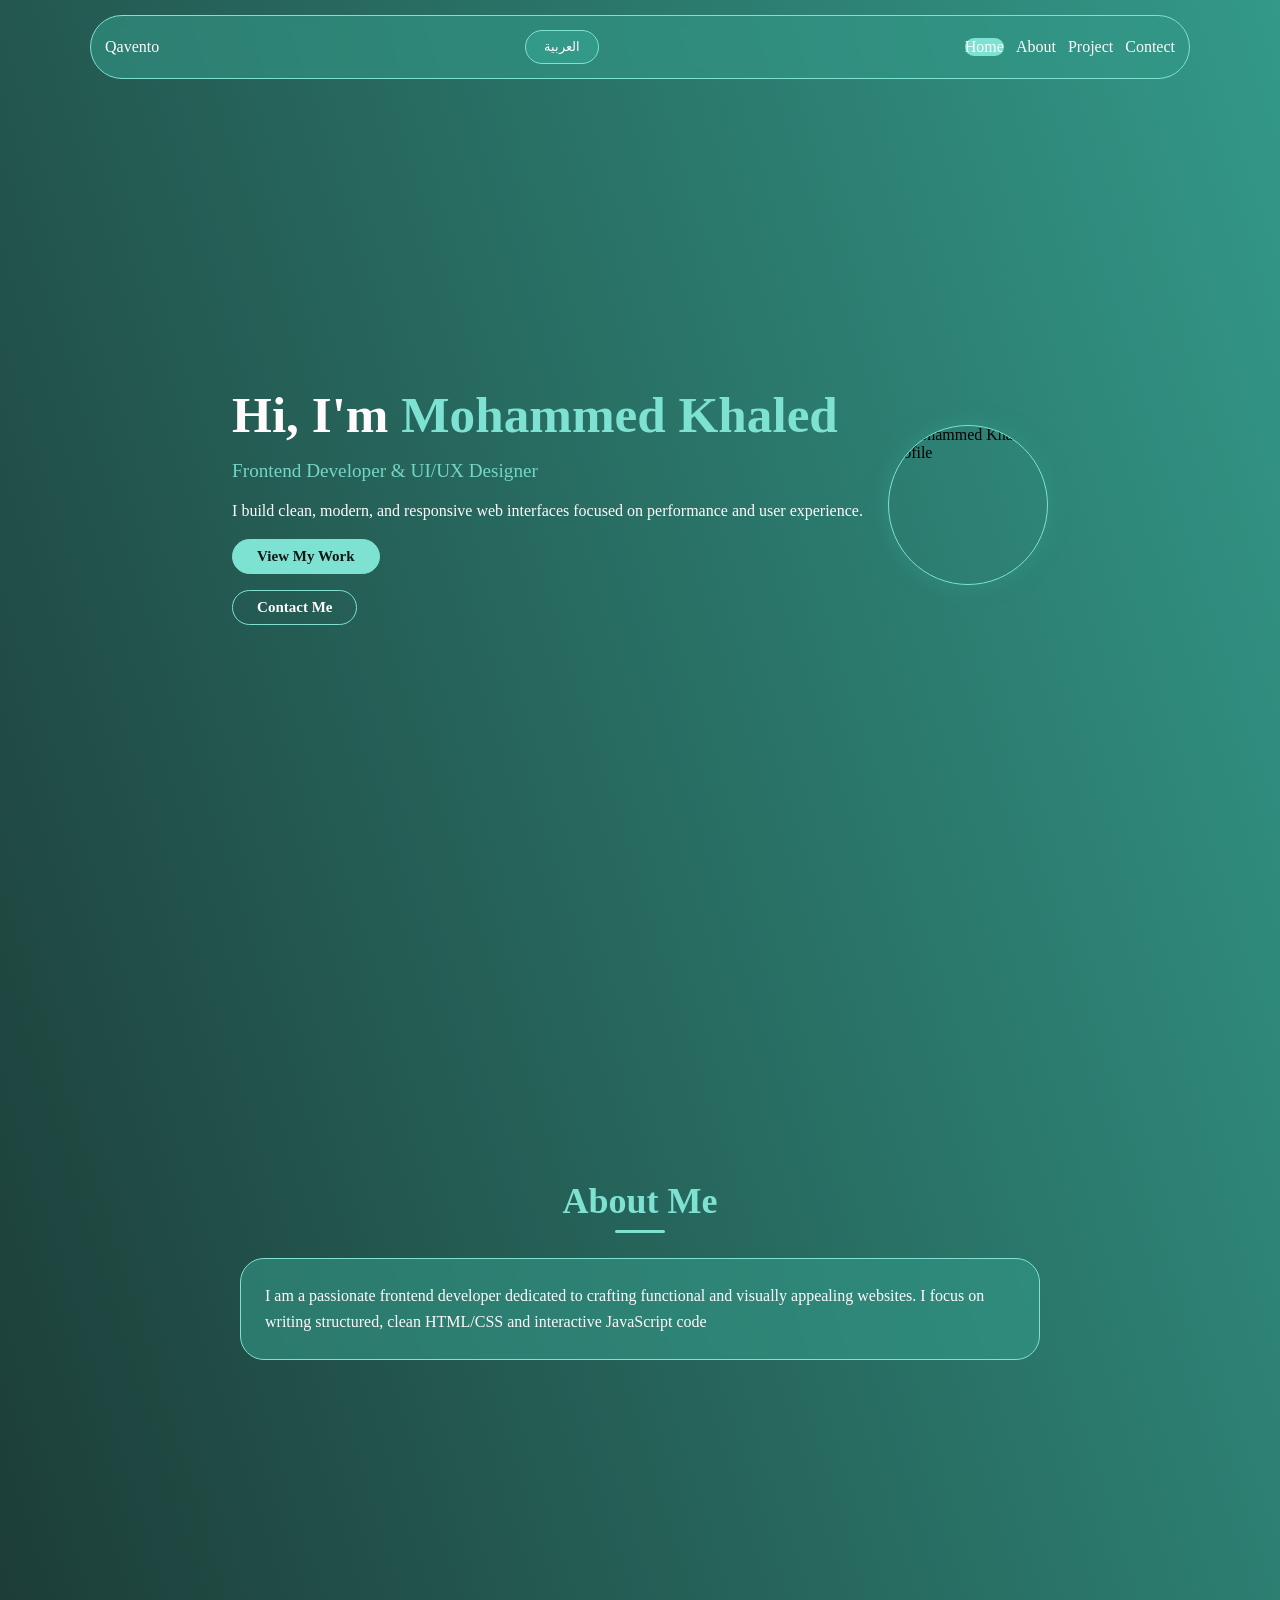
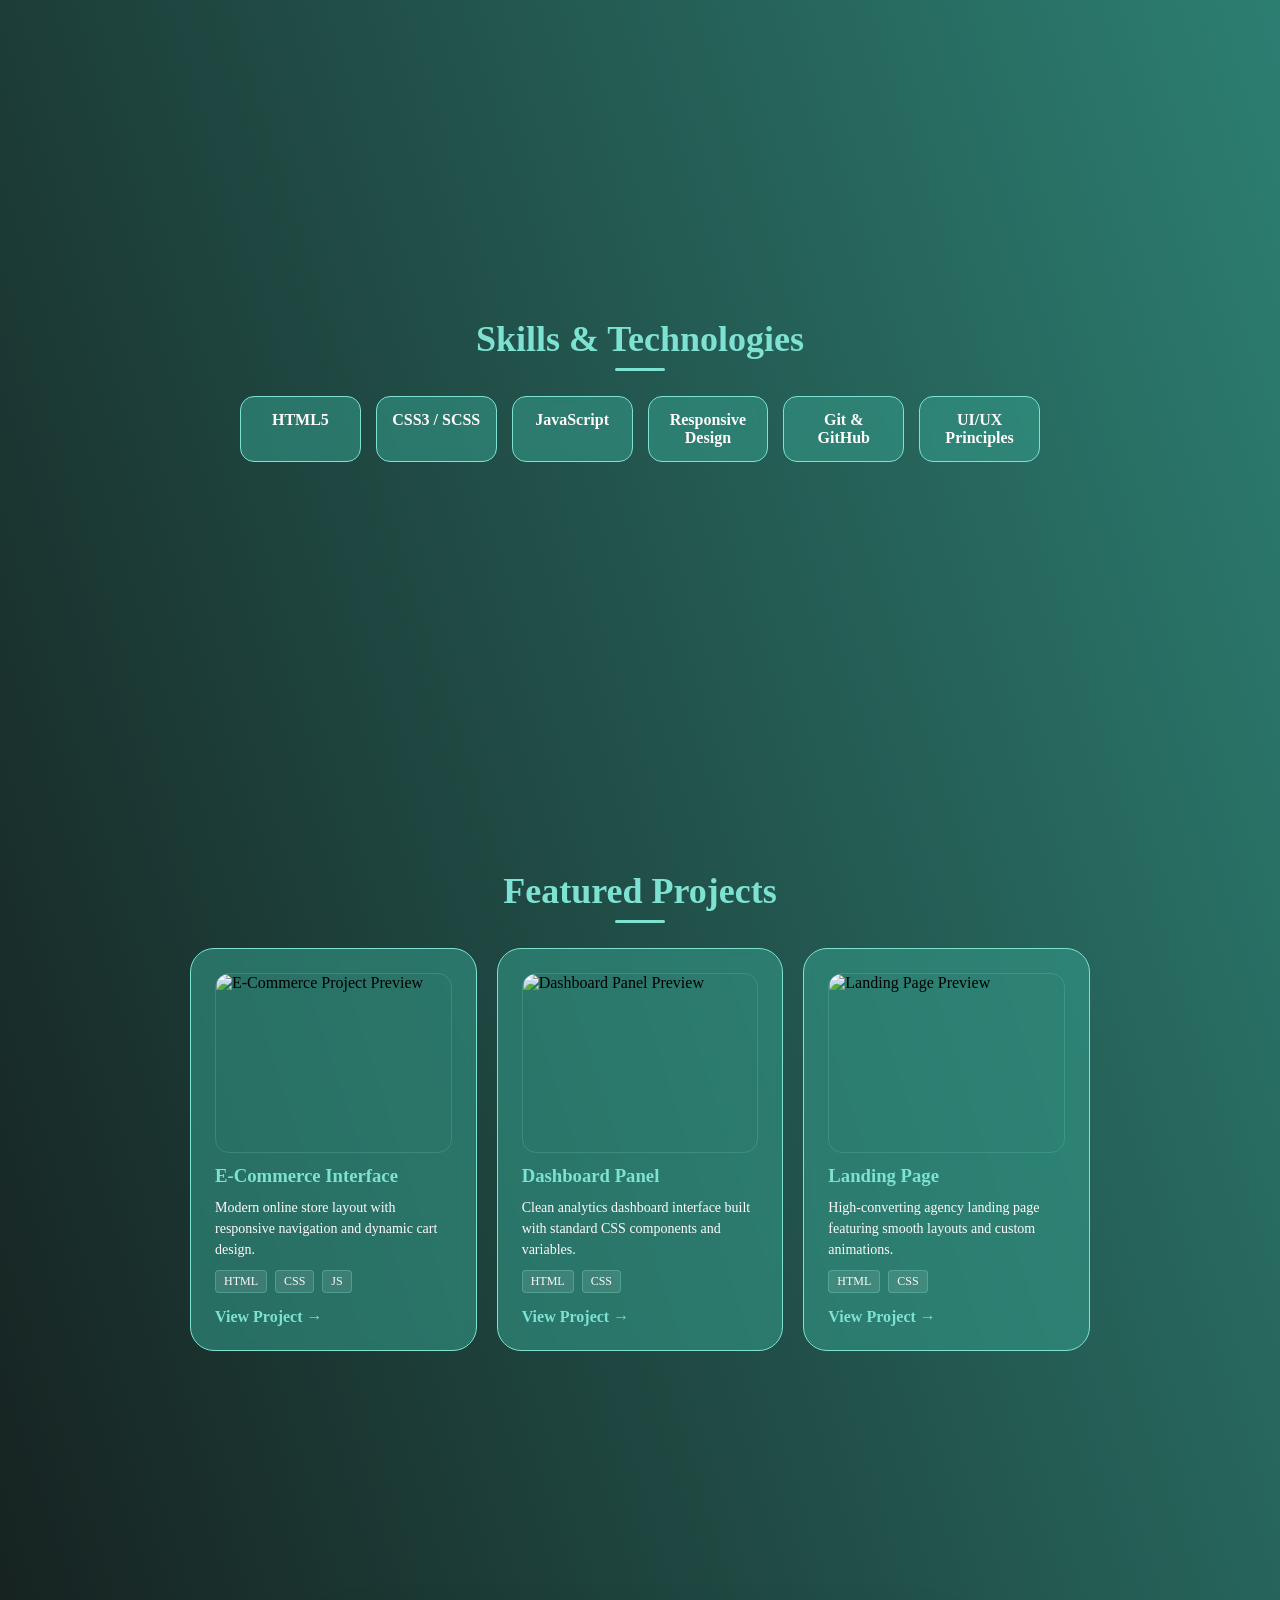
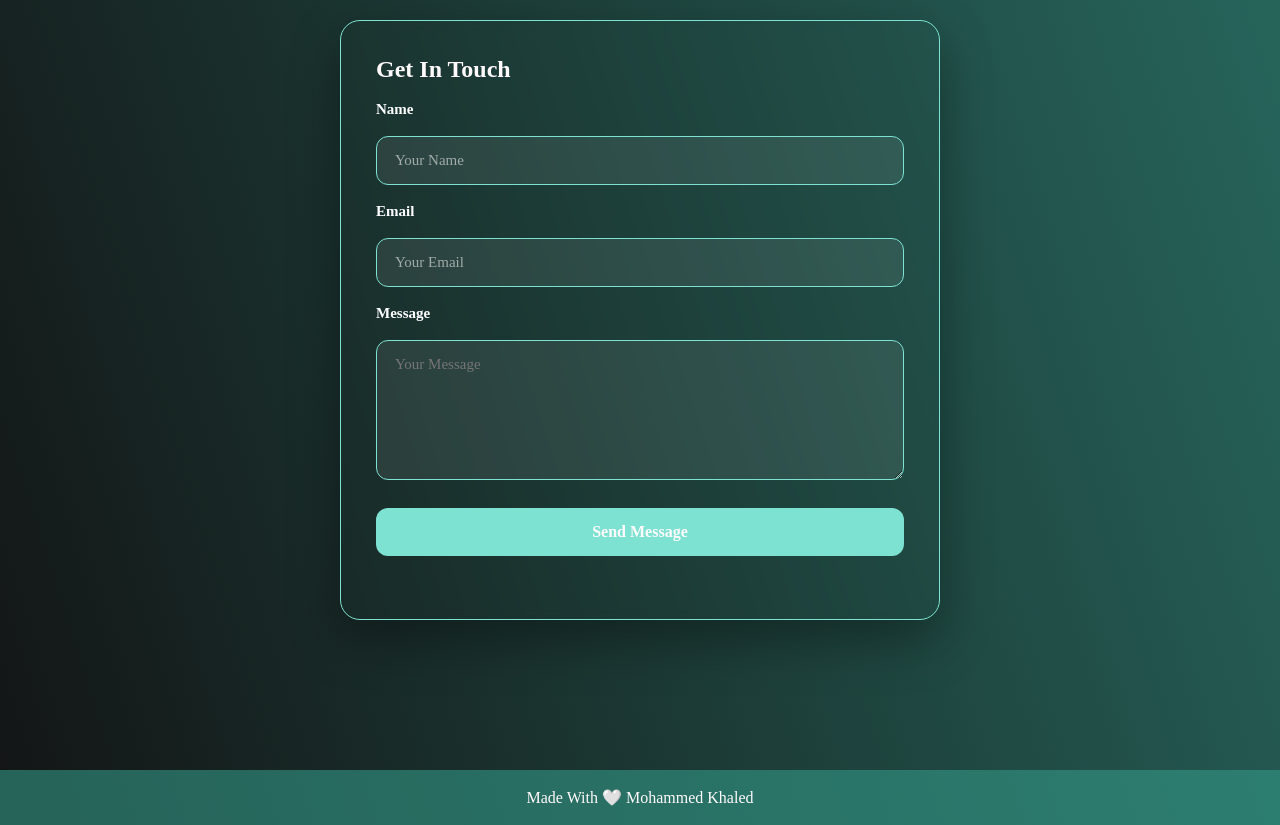
==== Client/index.html @ 5dd21d14 "update for index" ====
<!DOCTYPE html>
<html lang="en">
<head>
  <meta charset="UTF-8">
  <meta name="viewport" content="width=device-width, initial-scale=1.0">
  <meta http-equiv="X-UA-Compatible" content="ie=edge">
  <title>Portfolio - Mohammed Khaled</title>
  <link rel="stylesheet" href="assets/styling/main.css"/>
  <link rel="stylesheet" href="assets/styling/responsive.css">
</head>
<body>

  <!-- Header -->
  <header id="home-header" class="flex">
    <div id="logo">
      <span>Qavento</span>
    </div>
    <button id="lang-btn">العربية</button>
    <menu id="menu" class="flex">
      <span></span>
      <span></span>
    </menu>
    <nav id="navbar">
    </nav>
  </header>

  <main>

    <!-- Hero Section -->
    <section id="hero">
      <div class="hero-container flex">
        <div class="hero-image">
          <!-- غير مسار الصورة لمكان صورتك الشخصية -->
          <img src="https://res.cloudinary.com/deuirrt5e/image/upload/v1785510505/IMG_20260428_175524_ucxtud.png" alt="Mohammed Khaled Profile" >
        </div>
        <div class="hero-content">
          <h1 data-lang="heroTitle">
  Hi, I'm <span>Mohammed Khaled</span>
</h1>

<p class="subtitle" data-lang="heroSubtitle">
  Frontend Developer & UI/UX Designer
</p>

<p class="description" data-lang="heroDesc">
  I build clean, modern, and responsive web interfaces focused on performance and user experience.
</p>

<a href="#projects" class="btn primary-btn" data-lang="viewWork">
  View My Work
</a>

<a href="#contact" class="btn secondary-btn" data-lang="contact">
  Contact Me
</a>
          </div>
        </div>
      </div>
    </section>

    <!-- About Section -->
    <section id="about" class="section-container">
      <h2 class="section-title" data-lang="sectionAbout">About Me</h2>
      <div class="glass-card">
        <p data-lang="aboutPargraph">
          I am a passionate frontend developer dedicated to crafting functional and visually appealing websites. 
          I focus on writing structured, clean HTML/CSS and interactive JavaScript code.
        </p>
      </div>
    </section>

    <!-- Skills Section -->
    <section id="skills" class="section-container">
      <h2 class="section-title">Skills & Technologies</h2>
      <div class="skills-grid">
        <div class="skill-card">HTML5</div>
        <div class="skill-card">CSS3 / SCSS</div>
        <div class="skill-card">JavaScript</div>
        <div class="skill-card">Responsive Design</div>
        <div class="skill-card">Git & GitHub</div>
        <div class="skill-card">UI/UX Principles</div>
      </div>
    </section>

    <!-- Projects Section -->
    <section id="projects" class="section-container">
      <h2 class="section-title">Featured Projects</h2>
      <div class="projects-grid">

        <article class="project-card">
          <div class="project-img-wrapper">
            <!-- صورة المشروع 1 -->
            <img src="assets/images/project1.jpg" alt="E-Commerce Project Preview">
          </div>
          <div class="project-info">
            <h3>E-Commerce Interface</h3>
            <p>Modern online store layout with responsive navigation and dynamic cart design.</p>
            <div class="project-tags">
              <span>HTML</span>
              <span>CSS</span>
              <span>JS</span>
            </div>
            <a href="#" class="project-link">View Project &rarr;</a>
          </div>
        </article>

        <article class="project-card">
          <div class="project-img-wrapper">
            <!-- صورة المشروع 2 -->
            <img src="assets/images/project2.jpg" alt="Dashboard Panel Preview">
          </div>
          <div class="project-info">
            <h3>Dashboard Panel</h3>
            <p>Clean analytics dashboard interface built with standard CSS components and variables.</p>
            <div class="project-tags">
              <span>HTML</span>
              <span>CSS</span>
            </div>
            <a href="#" class="project-link">View Project &rarr;</a>
          </div>
        </article>

        <article class="project-card">
          <div class="project-img-wrapper">
            <!-- صورة المشروع 3 -->
            <img src="assets/images/project3.jpg" alt="Landing Page Preview">
          </div>
          <div class="project-info">
            <h3>Landing Page</h3>
            <p>High-converting agency landing page featuring smooth layouts and custom animations.</p>
            <div class="project-tags">
              <span>HTML</span>
              <span>CSS</span>
            </div>
            <a href="#" class="project-link">View Project &rarr;</a>
          </div>
        </article>

      </div>
    </section>

    <!-- Contact Section -->
    <section id="contact">
      <!-- نموذج التواصل مجهز للربط بالـ Server -->
      <form id="contact-form">
        <h2>Get In Touch</h2>
        
        <label for="name">Name</label>
        <input type="text" id="name" name="name" placeholder="Your Name" required>

        <label for="email">Email</label>
        <input type="email" id="email" name="email" placeholder="Your Email" required>

        <label for="message">Message</label>
        <textarea id="message" name="message" placeholder="Your Message" required></textarea>

        <button type="submit" id="submit-btn">Send Message</button>
        <p id="form-status" style="margin-top: 10px; text-align: center; font-size: 14px;"></p>
      </form>
    </section>

  </main>

  <!-- Footer -->
  <footer id="tail" class="flex">
    <span>Made with 🤍 mohammed khaled</span>
  </footer>

  <script src="assets/apps/app.js"></script>
</body>
</html>
---- Client/assets/styling/main.css ----
/* ==========================
   Fonts
========================== */

@font-face {
    font-family: "Arslen";
    src: url("../fonts/Arslen.ttf") format("truetype");
    font-weight: 400;
    font-style: normal;
}


/* ==========================
   Variables
========================== */

:root {
    --onyx: #131515;
    --graphite: #2b2c28;
    --verdigris-blur: #33998996;
    --verdigris: #339989;
    --pearl-aqua: #7de2d1;
    --snow: #fffafb;

    --font-Arslen: "Arslen";

    --font-size: 24px;
    --font-weight-6: 600;

    --size-4: 4px;
    --size-s: 8px;
    --size-m: 14px;
    --size-l: 18px;
    --size-xl: 24px;
    --size-2xl: 36px;

    --border-rounded: 510px;
    --border: 1px solid var(--pearl-aqua);

    --blur: 5px;
}


/* ==========================
   Reset
========================== */

* {
    margin: 0;
    padding: 0;
    box-sizing: border-box;
    font-family: var(--font-Arslen);
}

*::selection {
    color: var(--pearl-aqua);
    background: var(--verdigris);
}


/* ==========================
   Typography
========================== */

h1,
h2,
h3,
h4,
h5,
h6,
a,
span,
button {
    color: var(--snow);
    text-decoration: none;
    text-transform: capitalize;
}


/* ==========================
   Buttons
========================== */

button {
    border: var(--border);
    background: var(--verdigris);

    padding: var(--size-s) var(--size-l);

    border-radius: var(--border-rounded);
}


/* ==========================
   Body
========================== */

body {
    background-image:
        linear-gradient(
            to top right,
            var(--onyx),
            var(--verdigris)
        );
}


/* ==========================
   Utility Classes
========================== */

.flex {
    display: flex;
    justify-content: space-between;
    align-items: center;
    gap: 12px;
}


/* ==========================
   Header
========================== */

header {
    position: fixed;
    z-index: 3;

    right: 0;
    left: 0;

    margin: var(--size-m);
    padding: var(--size-m);

    background: var(--verdigris-blur);
    border: var(--border);
    border-radius: var(--border-rounded);

    backdrop-filter: blur(var(--blur));
}


/* ==========================
   Navigation
========================== */

nav {
    position: fixed;

    top: 120%;
    right: -110%;
    left: 110%;

    padding: var(--size-m);

    background: var(--verdigris-blur);
    border: var(--border);
    border-radius: var(--size-xl);

    transition: .5s;
}

ul {
    display: flex;
    flex-direction: column;

    justify-content: center;
    align-items: center;

    gap: 20px;

    width: 100%;

    list-style: none;
}

nav ul li {
    width: 100%;
    padding: var(--size-s) var(--size-xl);

    text-align: center;

    border-radius: var(--size-2xl);
}

nav ul li a {
    color: var(--snow);
}


/* ==========================
   Form Elements
========================== */

label {
    display: block;
}

input {
    padding: var(--size-m);

    border: var(--border);
    border-radius: var(--size-s);

    background: var(--verdigris-blur);
}

input::placeholder {
    color: var(--snow);
}


/* ==========================
   Menu Button
========================== */

#menu {
    width: var(--size-2xl);
    height: var(--size-2xl);

    display: flex;
    flex-direction: column;
    justify-content: center;

    gap: var(--size-s);

    background: var(--pearl-aqua);
    border-radius: var(--border-rounded);
}

#menu span {
    display: block;

    width: var(--size-xl);
    height: 2px;

    background: var(--verdigris);
}

#menu span:nth-child(2) {
    width: var(--size-l);
}


/* =========================  
   Contact  
   ========================= */  
  
#contact {  
    min-height: 100vh;  
    display: flex;  
    justify-content: center;  
    align-items: center;  
    padding: 40px 20px;  
}  
  
#contact form {  
    width: min(100%, 600px);  
    display: flex;  
    flex-direction: column;  
    gap: 18px;  
    padding: 35px;  
    border-radius: 20px;  
    backdrop-filter: blur(var(--blur));  
    border: var(--border);  
    box-shadow: 0 20px 50px rgba(0,0,0,.35);  
}  
  
#contact label {  
    color: #fff;  
    font-size: 15px;  
    font-weight: 600;  
    text-transform: capitalize;  
}  
  
#contact input, textarea {  
    width: 100%;  
    padding: 15px 18px;  
    border: var(--border);  
    border-radius: 12px;  
    background: rgba(255,255,255,.08);  
    color: #fff;  
    font-size: 15px;  
    outline: none;  
    transition: .3s;  
}  
  
#contact input::placeholder {  
    color: rgba(255,255,255,.55);  
}  
#message {  
    height: 140px;  
    padding-top: 15px;  
}  
  
#contact button {  
    margin-top: 10px;  
    padding: 15px;  
    border: none;  
    border-radius: 12px;  
    background: var(--pearl-aqua);  
    color: var(--snow);  
    font-size: 16px;  
    font-weight: bold;  
    cursor: pointer;  
    transition: .3s;  
}  
  
#contact button:hover {  
    background: var(--verdigris);  
    transform: translateY(-2px);  
}  
  
#contact button:active {  
    transform: scale(.98);  
}


/* ==========================
   Footer
========================== */

#tail {
    display: flex;
    justify-content: center;
    padding: var(--size-l);

    background: var(--verdigris-blur);
}






/* ==========================
   Global Section Styles
========================== */

main {
    padding-top: 100px;
}

.section-container {
    min-height: 80vh;
    padding: 60px 20px;
    display: flex;
    flex-direction: column;
    justify-content: center;
    align-items: center;
    gap: 25px;
}

.section-title {
    font-size: var(--size-2xl);
    color: var(--pearl-aqua);
    text-align: center;
    position: relative;
}

.section-title::after {
    content: '';
    display: block;
    width: 50px;
    height: 3px;
    background: var(--pearl-aqua);
    margin: 8px auto 0;
    border-radius: 2px;
}

.glass-card {
    background: var(--verdigris-blur);
    border: var(--border);
    border-radius: var(--size-xl);
    padding: var(--size-xl);
    backdrop-filter: blur(var(--blur));
    width: min(100%, 800px);
    color: var(--snow);
    line-height: 1.6;
}

/* ==========================
   Hero Section
========================== */

#hero {
    min-height: 90vh;
    display: flex;
    justify-content: center;
    align-items: center;
    text-align: center;
    padding: 0 20px;
}

.hero-content {
    max-width: 700px;
    display: flex;
    flex-direction: column;
    align-items: center;
    gap: 16px;
}

.hero-content h1 {
    font-size: 2.8rem;
}

.hero-content h1 span {
    color: var(--pearl-aqua);
}

.hero-content .subtitle {
    font-size: 1.2rem;
    color: var(--pearl-aqua);
    opacity: 0.9;
}

.hero-content .description {
    color: var(--snow);
    line-height: 1.6;
}

.cta-buttons {
    display: flex;
    gap: 15px;
    margin-top: 15px;
}

.btn {
    display: inline-block;
    padding: var(--size-s) var(--size-xl);
    border-radius: var(--border-rounded);
    font-size: 15px;
    font-weight: 600;
    transition: 0.3s;
}

.primary-btn {
    background: var(--pearl-aqua);
    color: var(--onyx);
    border: 1px solid var(--pearl-aqua);
}

.primary-btn:hover {
    background: var(--verdigris);
    color: var(--snow);
}

.secondary-btn {
    background: transparent;
    color: var(--snow);
    border: var(--border);
}

.secondary-btn:hover {
    background: var(--verdigris-blur);
}

/* ==========================
   Skills Section
========================== */

.skills-grid {
    display: grid;
    grid-template-columns: repeat(auto-fit, minmax(140px, 1fr));
    gap: 15px;
    width: min(100%, 800px);
}

.skill-card {
    background: var(--verdigris-blur);
    border: var(--border);
    backdrop-filter: blur(var(--blur));
    border-radius: var(--size-m);
    padding: var(--size-m);
    text-align: center;
    color: var(--snow);
    font-weight: var(--font-weight-6);
    transition: 0.3s;
}

.skill-card:hover {
    transform: translateY(-4px);
    background: var(--verdigris);
}

/* ==========================
   Projects Section
========================== */

.projects-grid {
    display: grid;
    grid-template-columns: repeat(auto-fit, minmax(260px, 1fr));
    gap: 20px;
    width: min(100%, 900px);
}

.project-card {
    background: var(--verdigris-blur);
    border: var(--border);
    backdrop-filter: blur(var(--blur));
    border-radius: var(--size-xl);
    padding: var(--size-xl);
    display: flex;
    flex-direction: column;
    justify-content: space-between;
    gap: 12px;
    transition: 0.3s;
}

.project-card:hover {
    transform: translateY(-5px);
    box-shadow: 0 10px 30px rgba(0, 0, 0, 0.3);
}

.project-card h3 {
    color: var(--pearl-aqua);
}

.project-card p {
    color: var(--snow);
    font-size: 14px;
    line-height: 1.5;
}

.project-tags {
    display: flex;
    gap: 8px;
}

.project-tags span {
    font-size: 12px;
    background: rgba(255, 255, 255, 0.1);
    padding: 3px 8px;
    border-radius: 4px;
    border: 1px solid rgba(125, 226, 209, 0.3);
}

.project-link {
    color: var(--pearl-aqua);
    font-weight: bold;
    margin-top: 5px;
    display: inline-block;
}

.project-link:hover {
    text-decoration: underline;
}




/* ==========================
   Hero Image & Layout
========================== */

.hero-container {
    flex-direction: column;
    gap: 25px;
}

.hero-image {
    width: 160px;
    height: 160px;
    border-radius: 50%;
    border: var(--border);
    overflow: hidden;
    box-shadow: 0 0 20px var(--verdigris-blur);
}

.hero-image img {
    width: 100%;
    height: 100%;
    object-fit: cover;
}

/* ==========================
   Project Images
========================== */

.project-img-wrapper {
    width: 100%;
    height: 180px;
    border-radius: var(--size-m);
    overflow: hidden;
    border: 1px solid rgba(125, 226, 209, 0.2);
}

.project-img-wrapper img {
    width: 100%;
    height: 100%;
    object-fit: cover;
    transition: transform 0.4s ease;
}

.project-card:hover .project-img-wrapper img {
    transform: scale(1.05);
}

.project-info {
    display: flex;
    flex-direction: column;
    gap: 10px;
}
---- Client/assets/styling/responsive.css ----
/* ==========================================
   Responsive Stylesheet (responsive.css)
========================================== */

/* 1. الشاشات الصغيرة والموبايل (أقل من 768px) */
@media (max-width: 767px) {
    /* تفعيل القائمة لما تضيف كلاس active بالـ JS */
    nav.active {
        top: 75px;
        right: var(--size-m);
        left: var(--size-m);
    }

    #hero .hero-content h1 {
        font-size: 2rem;
    }

    .cta-buttons {
        flex-direction: column;
        width: 100%;
    }

    .btn {
        width: 100%;
        text-align: center;
    }

    .skills-grid {
        grid-template-columns: repeat(2, 1fr);
    }

    .projects-grid {
        grid-template-columns: 1fr;
    }

    #contact form {
        padding: 20px 15px;
    }
}


/* 2. الشاشات المتوسطة والتابلت (من 768px إلى 1023px) */
@media (min-width: 768px) {
    #menu {
        display: none;
    }

    nav {
        position: static;
        background: transparent !important;
        border: none;
        backdrop-filter: none;
        padding: 0;
    }

    nav ul {
        flex-direction: row;
        gap: 25px;
    }

    nav ul li {
        width: auto;
        padding: 0;
    }

    header {
        max-width: 1100px;
        margin: 15px auto;
        right: 15px;
        left: 15px;
    }

    .skills-grid {
        grid-template-columns: repeat(3, 1fr);
    }

    .projects-grid {
        grid-template-columns: repeat(2, 1fr);
    }
}


/* 3. الشاشات الكبيرة والـ Desktop (من 1024px وأكبر) */
@media (min-width: 1024px) {
    #hero .hero-content h1 {
        font-size: 3.2rem;
    }

    .projects-grid {
        grid-template-columns: repeat(3, 1fr);
    }

    .skills-grid {
        grid-template-columns: repeat(6, 1fr);
    }

    .section-container {
        padding: 80px 20px;
    }
    .hero-container {
        flex-direction: row-reverse;
        text-align: left;
    }
    .hero-content {
        align-items: flex-start;
    }
}
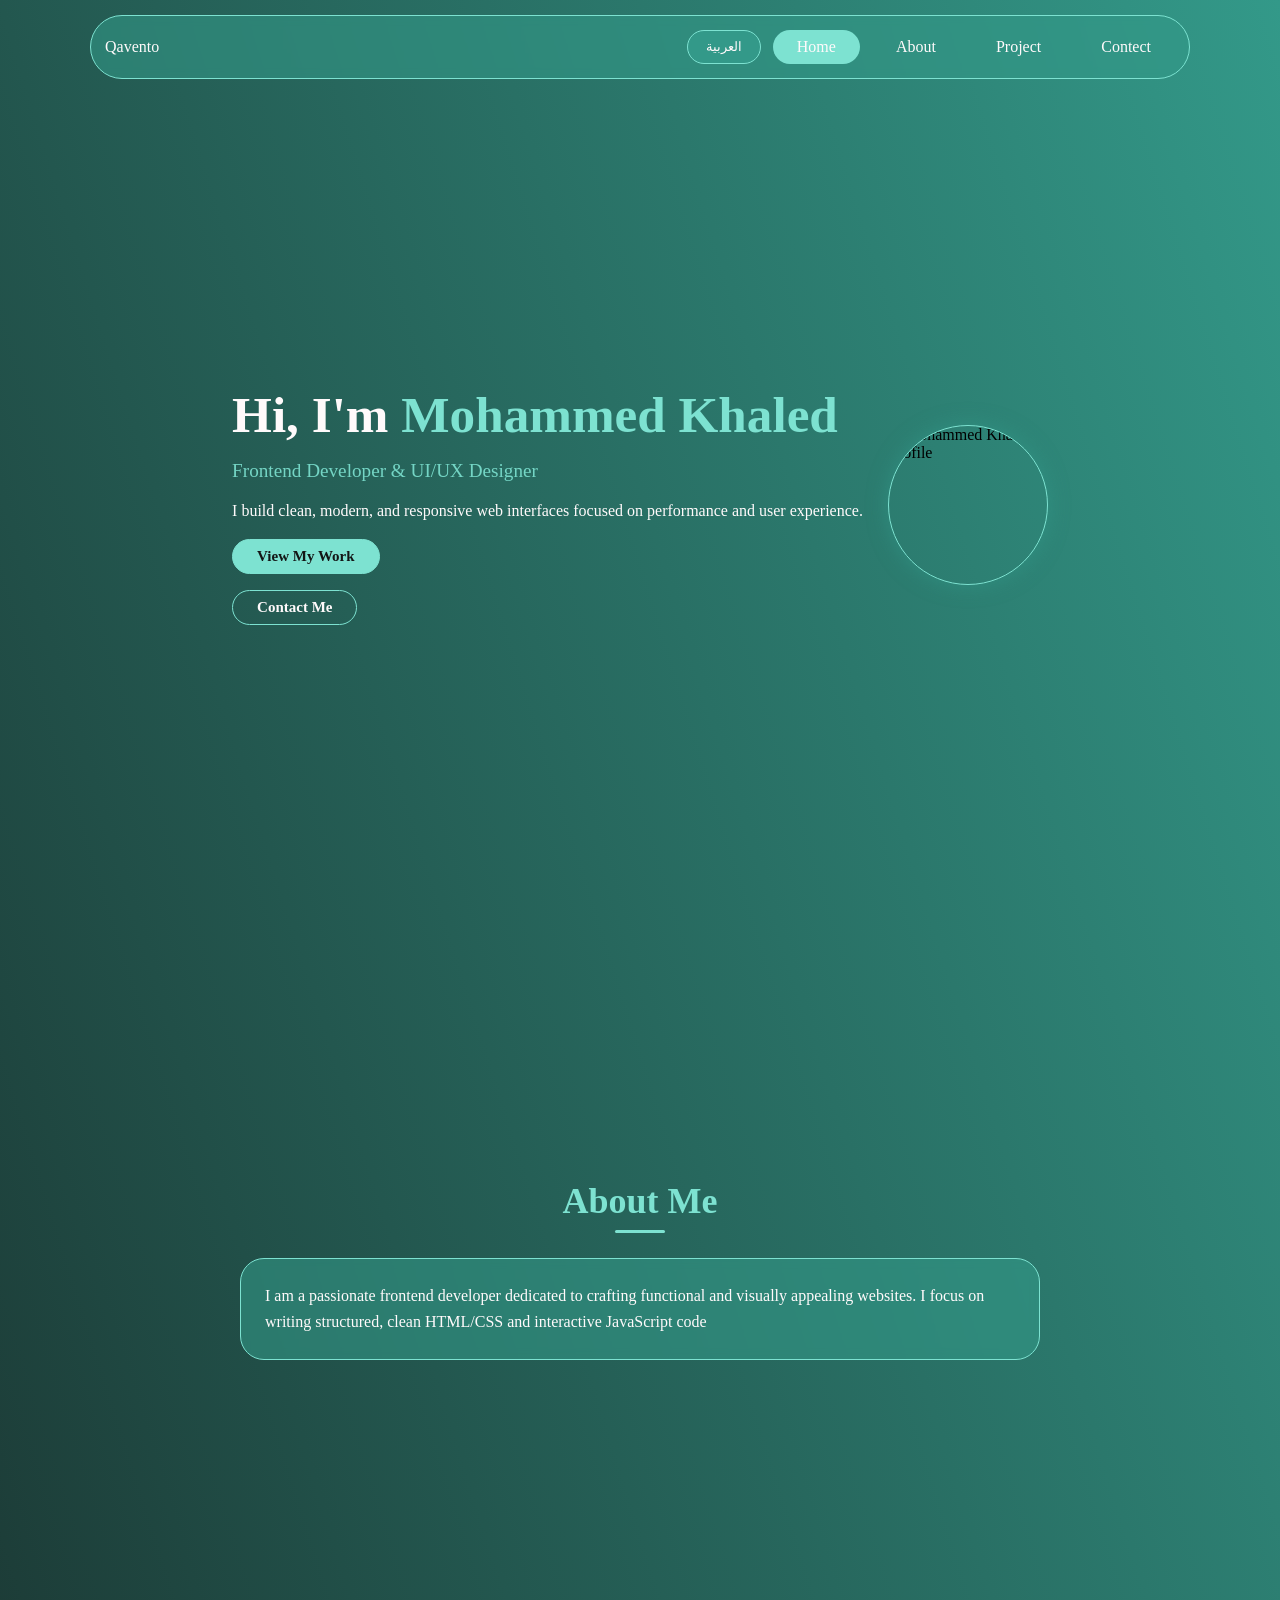
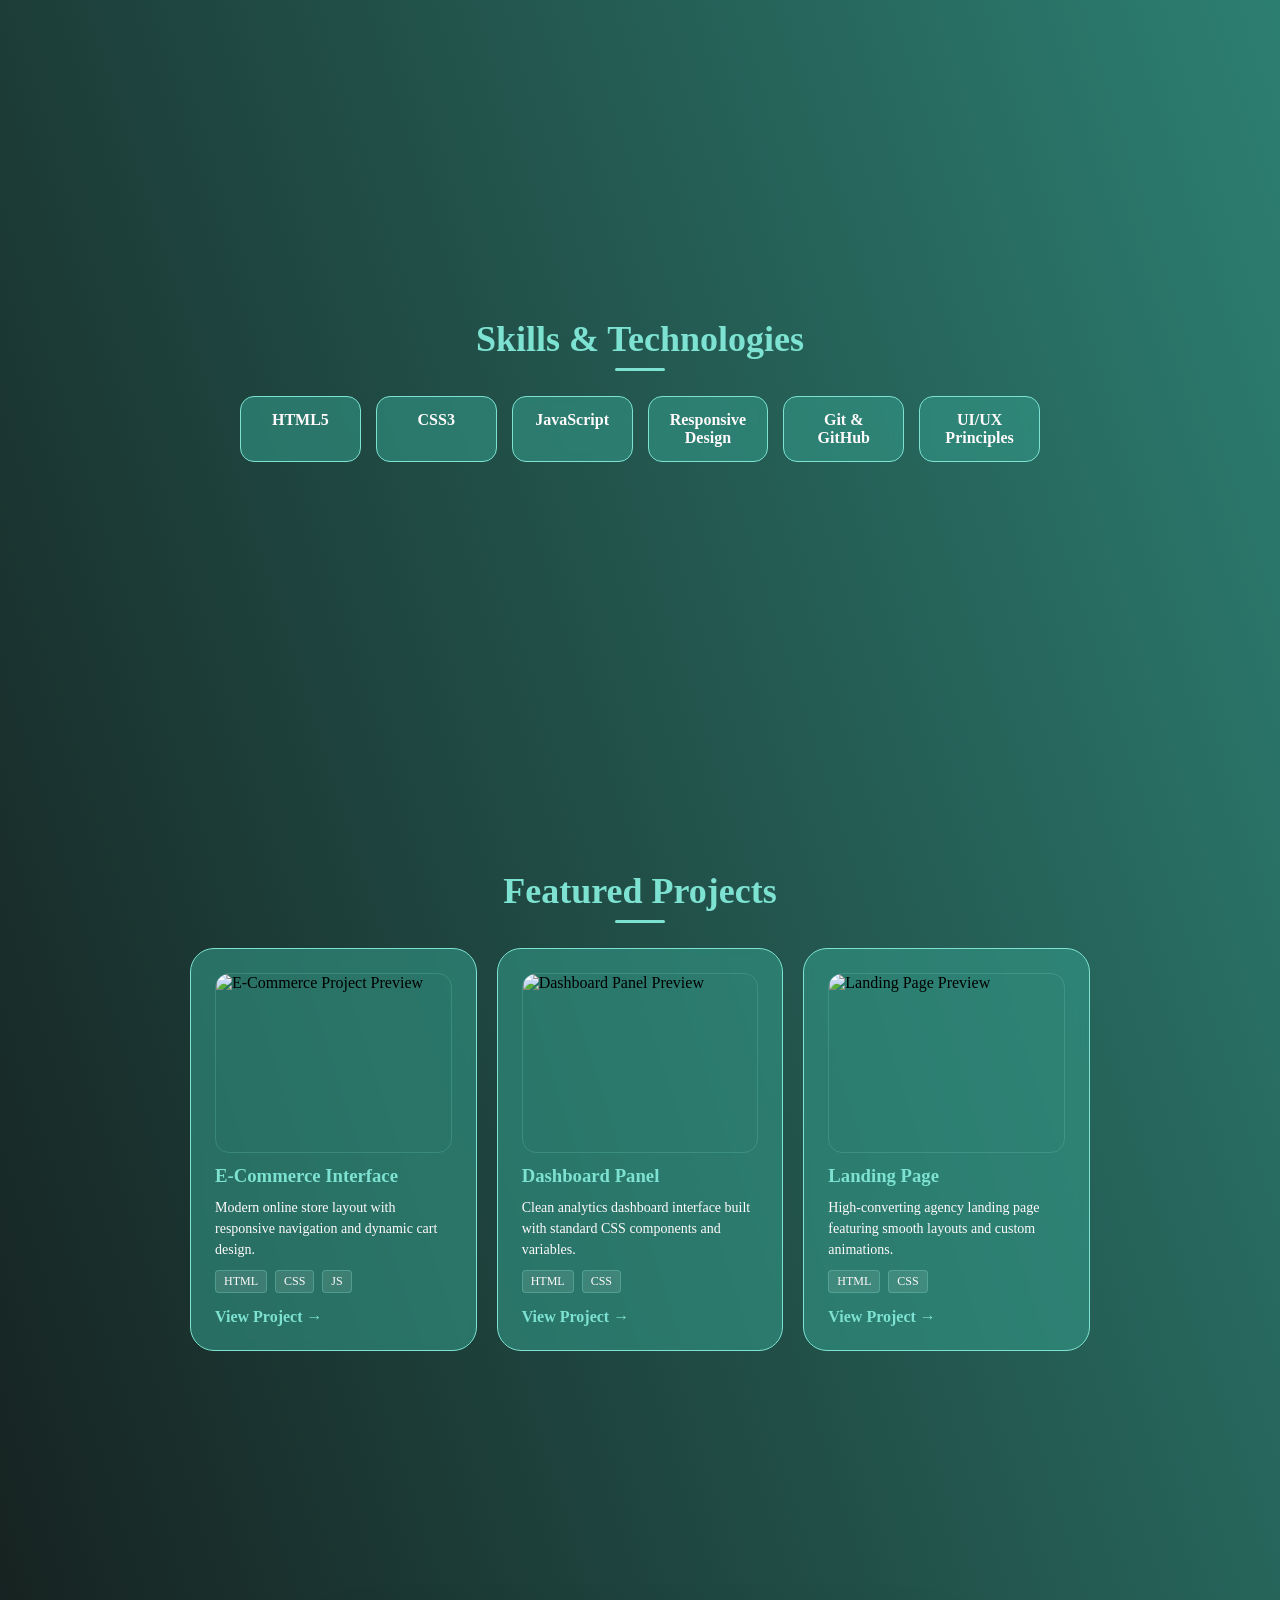
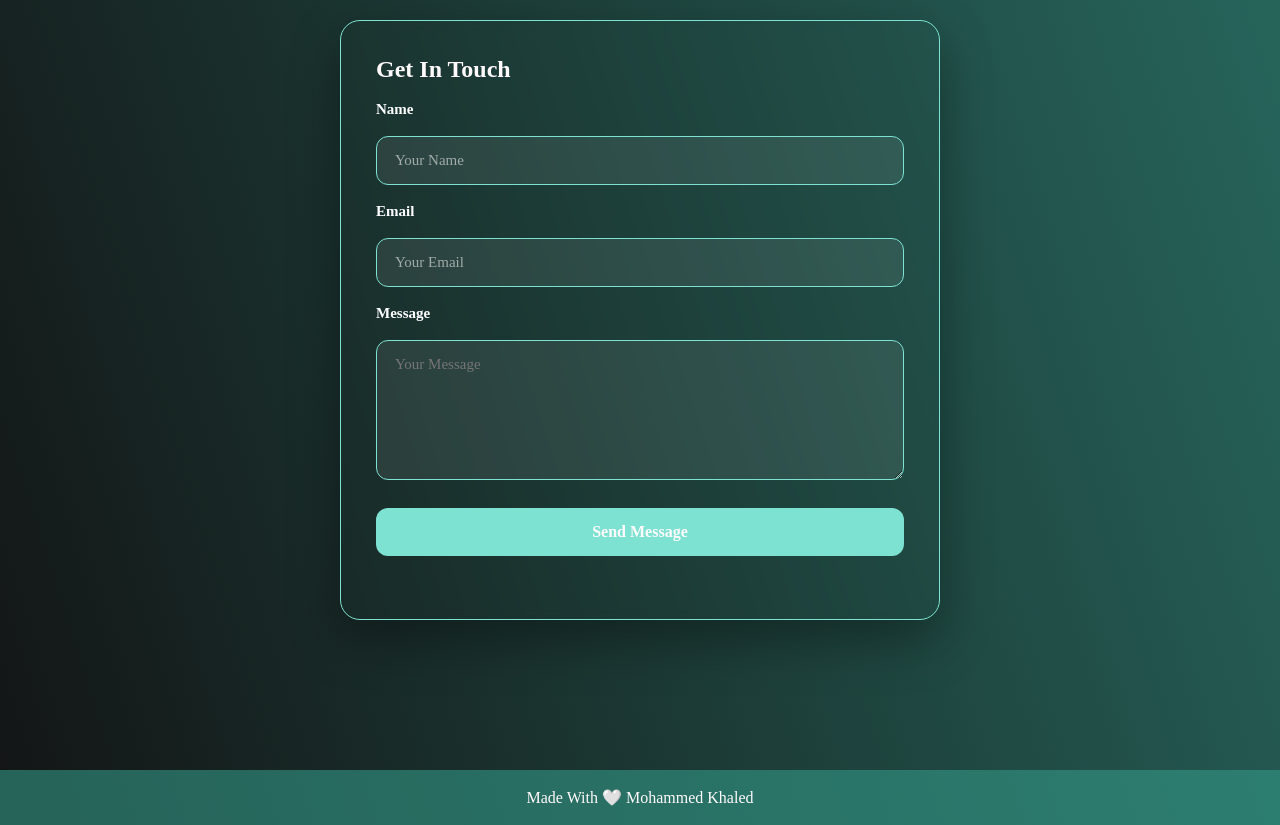
==== commit 0c14760b: "update" ====
--- a/Client/index.html
+++ b/Client/index.html
@@ -15,6 +15,7 @@
     <div id="logo">
       <span>Qavento</span>
     </div>
+    <div class="flex">
     <button id="lang-btn">العربية</button>
     <menu id="menu" class="flex">
       <span></span>
@@ -22,6 +23,7 @@
     </menu>
     <nav id="navbar">
     </nav>
+    </div>
   </header>
 
   <main>
@@ -74,7 +76,7 @@
       <h2 class="section-title">Skills & Technologies</h2>
       <div class="skills-grid">
         <div class="skill-card">HTML5</div>
-        <div class="skill-card">CSS3 / SCSS</div>
+        <div class="skill-card">CSS3</div>
         <div class="skill-card">JavaScript</div>
         <div class="skill-card">Responsive Design</div>
         <div class="skill-card">Git & GitHub</div>
--- a/Client/assets/styling/responsive.css
+++ b/Client/assets/styling/responsive.css
@@ -60,7 +60,6 @@
 
     nav ul li {
         width: auto;
-        padding: 0;
     }
 
     header {
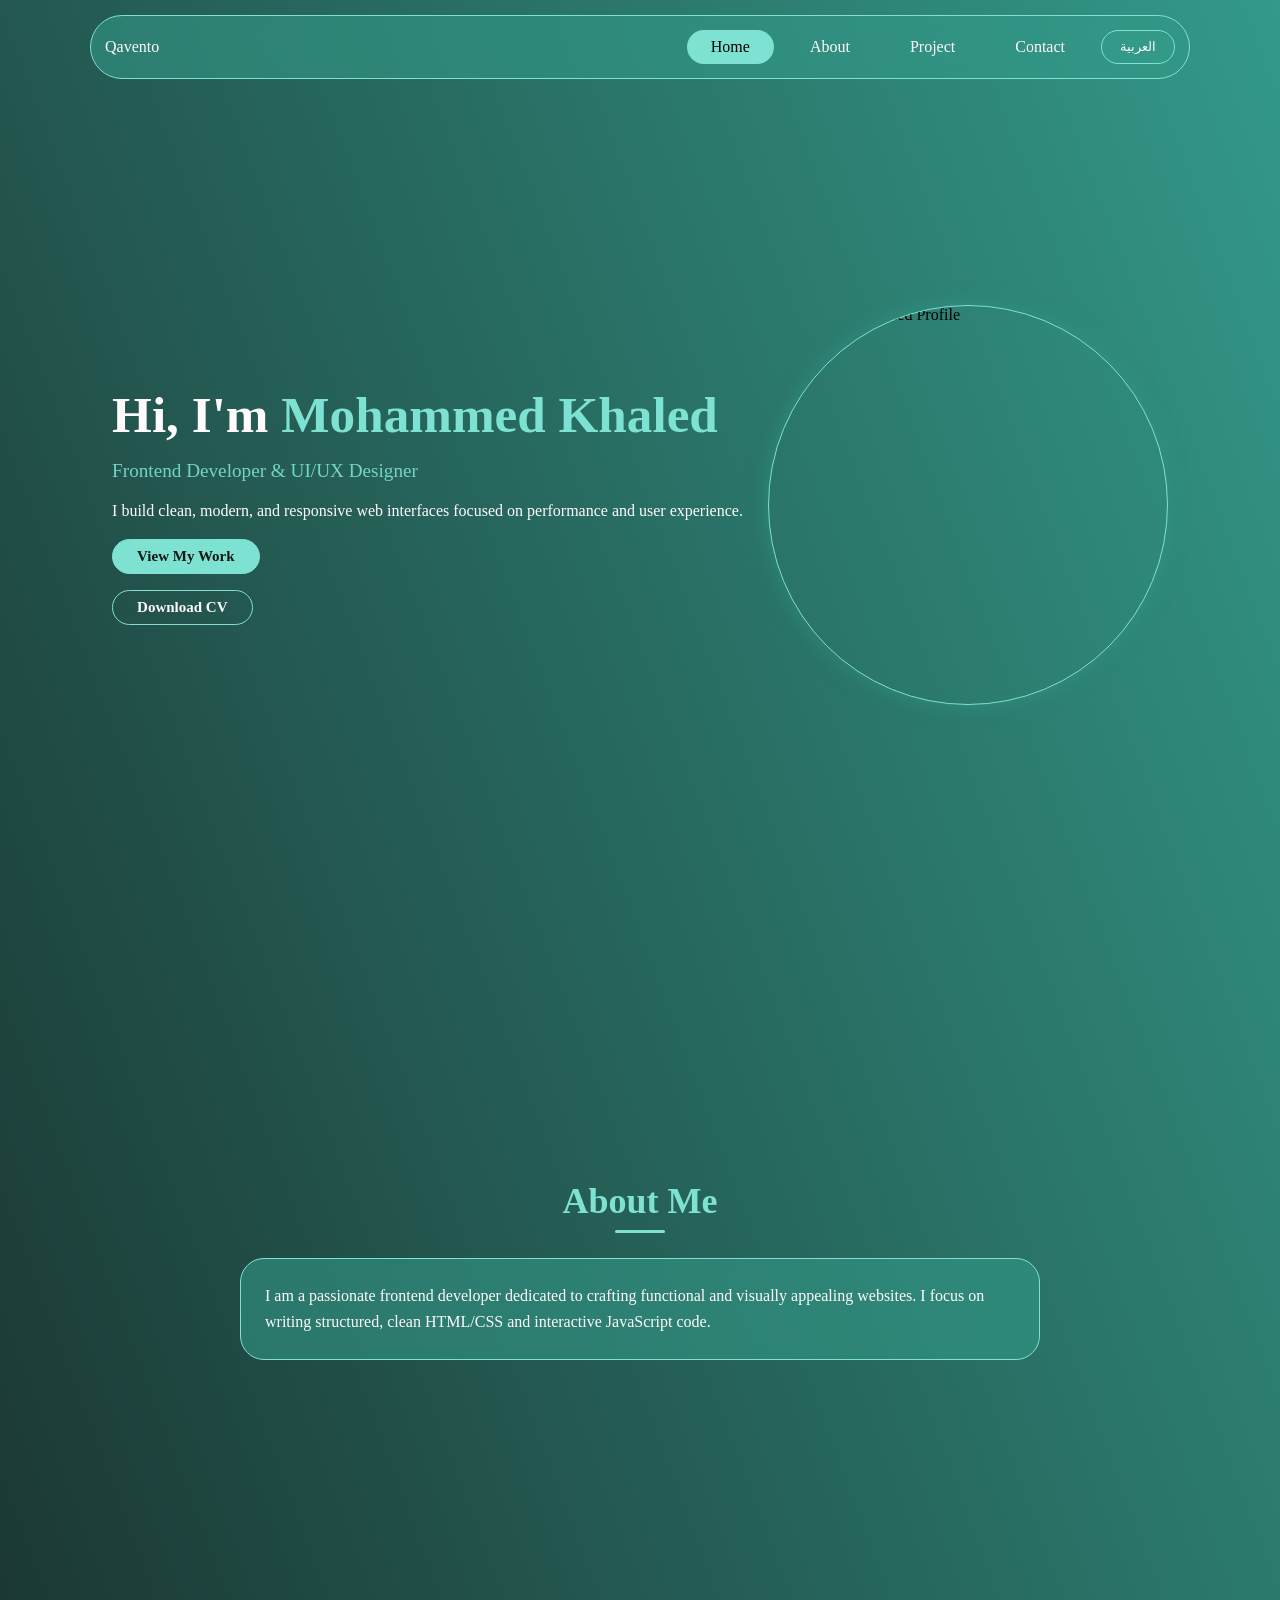
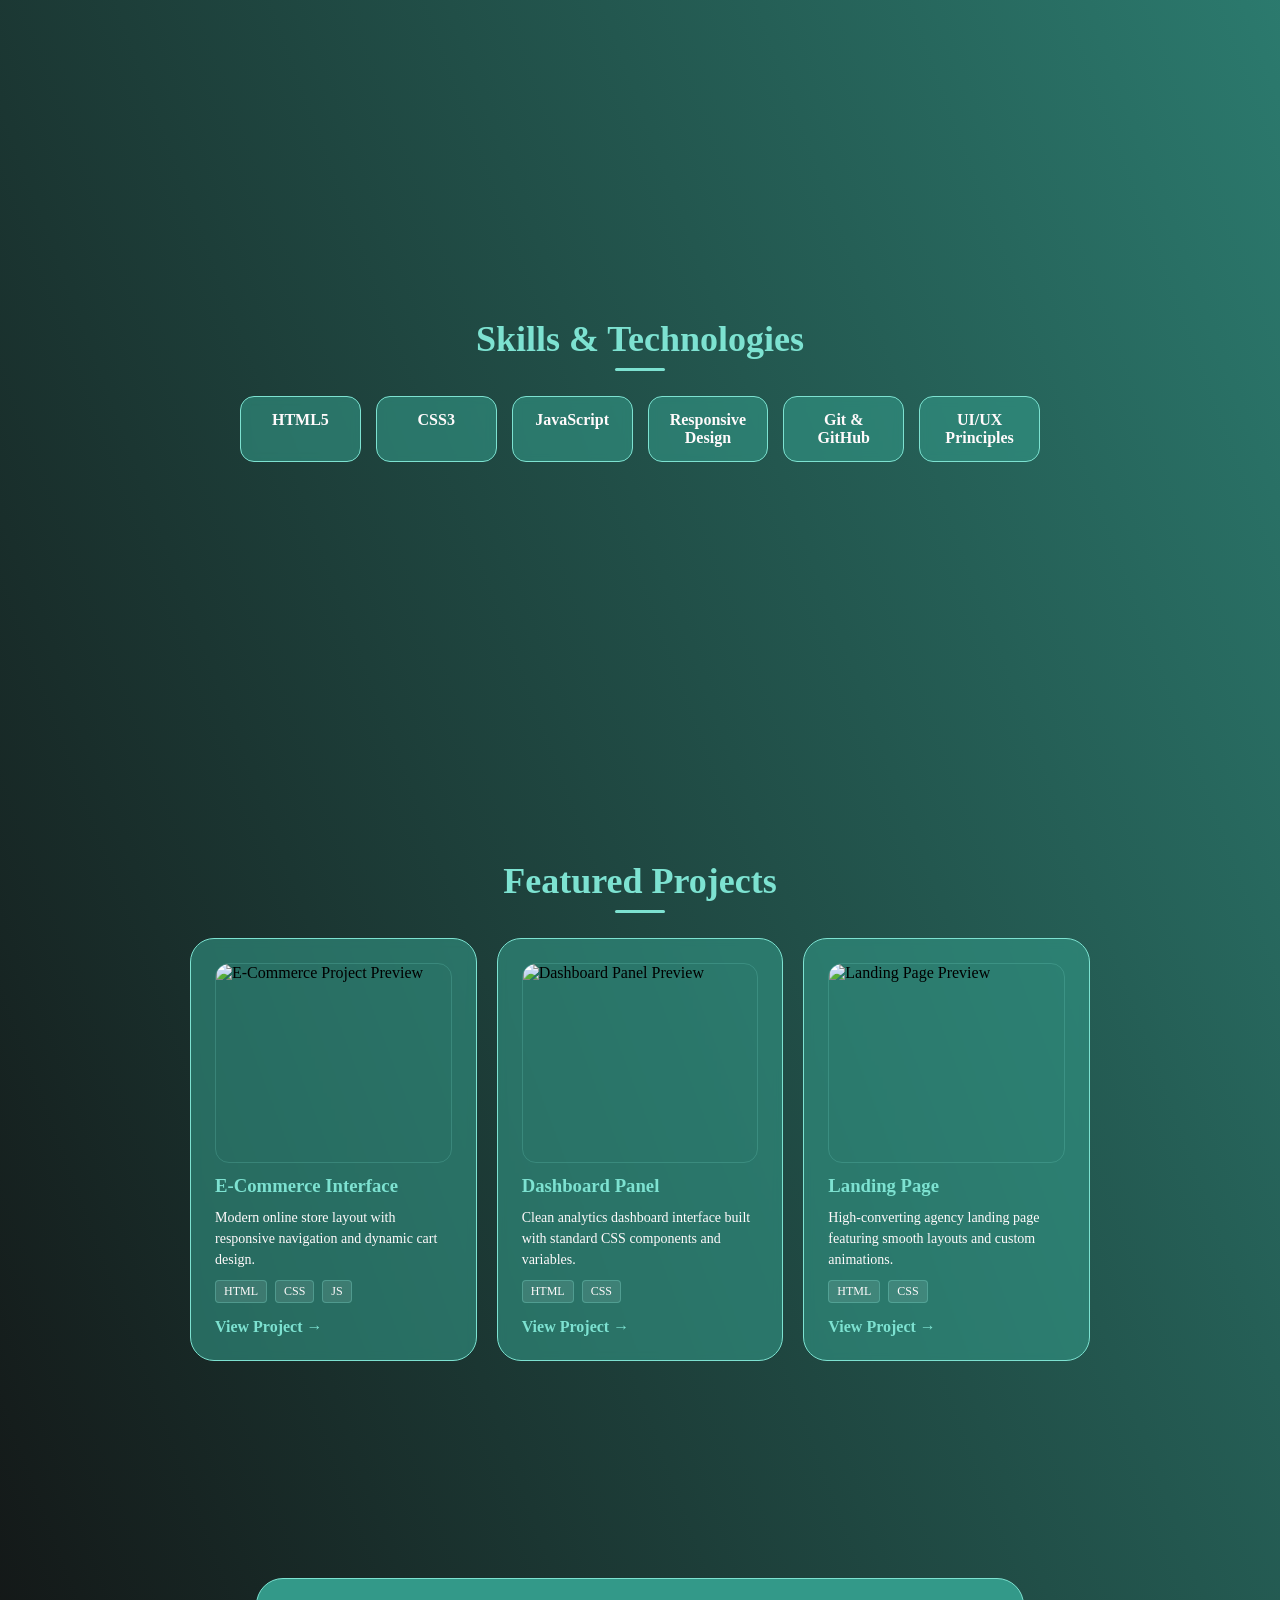
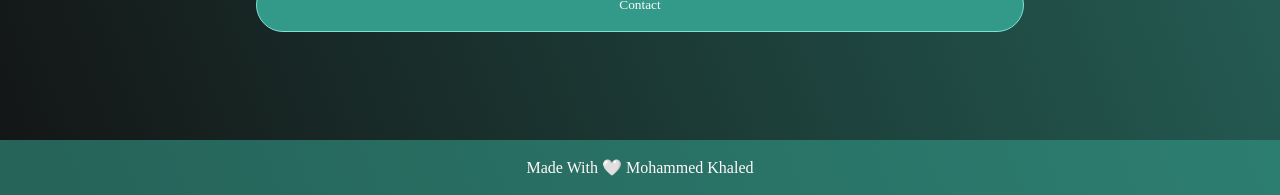
==== commit 7228cc39: "update index and contact" ====
--- a/Client/index.html
+++ b/Client/index.html
@@ -12,11 +12,10 @@
 
   <!-- Header -->
   <header id="home-header" class="flex">
-    <div id="logo">
+    <div id="logo" data-lang="logo">
       <span>Qavento</span>
     </div>
-    <div class="flex">
-    <button id="lang-btn">العربية</button>
+    <div class="flex" id="Navdiv">
     <menu id="menu" class="flex">
       <span></span>
       <span></span>
@@ -53,7 +52,7 @@
 </a>
 
 <a href="#contact" class="btn secondary-btn" data-lang="contact">
-  Contact Me
+  download CV
 </a>
           </div>
         </div>
@@ -92,7 +91,7 @@
         <article class="project-card">
           <div class="project-img-wrapper">
             <!-- صورة المشروع 1 -->
-            <img src="assets/images/project1.jpg" alt="E-Commerce Project Preview">
+            <img src="https://res.cloudinary.com/deuirrt5e/image/upload/v1785515158/20260731_192332_ajs5f4.jpg" alt="E-Commerce Project Preview">
           </div>
           <div class="project-info">
             <h3>E-Commerce Interface</h3>
@@ -109,7 +108,7 @@
         <article class="project-card">
           <div class="project-img-wrapper">
             <!-- صورة المشروع 2 -->
-            <img src="assets/images/project2.jpg" alt="Dashboard Panel Preview">
+            <img src="https://res.cloudinary.com/deuirrt5e/image/upload/v1785515161/20260731_192309_p1rtt5.jpg" alt="Dashboard Panel Preview">
           </div>
           <div class="project-info">
             <h3>Dashboard Panel</h3>
@@ -125,7 +124,7 @@
         <article class="project-card">
           <div class="project-img-wrapper">
             <!-- صورة المشروع 3 -->
-            <img src="assets/images/project3.jpg" alt="Landing Page Preview">
+            <img src="https://res.cloudinary.com/deuirrt5e/image/upload/v1785515153/20260731_192250_dq8ddp.jpg" alt="Landing Page Preview">
           </div>
           <div class="project-info">
             <h3>Landing Page</h3>
@@ -142,25 +141,9 @@
     </section>
 
     <!-- Contact Section -->
-    <section id="contact">
-      <!-- نموذج التواصل مجهز للربط بالـ Server -->
-      <form id="contact-form">
-        <h2>Get In Touch</h2>
-        
-        <label for="name">Name</label>
-        <input type="text" id="name" name="name" placeholder="Your Name" required>
-
-        <label for="email">Email</label>
-        <input type="email" id="email" name="email" placeholder="Your Email" required>
-
-        <label for="message">Message</label>
-        <textarea id="message" name="message" placeholder="Your Message" required></textarea>
-
-        <button type="submit" id="submit-btn">Send Message</button>
-        <p id="form-status" style="margin-top: 10px; text-align: center; font-size: 14px;"></p>
-      </form>
+    <section id="contact-index" class="flex">
+      <button href="contact.html">contact</button>
     </section>
-
   </main>
 
   <!-- Footer -->
--- a/Client/assets/styling/main.css
+++ b/Client/assets/styling/main.css
@@ -53,8 +53,8 @@
 }
 
 *::selection {
-    color: var(--pearl-aqua);
-    background: var(--verdigris);
+    color: var(--onyx);
+    background: var(--pearl-aqua)
 }
 
 
@@ -180,10 +180,19 @@
     text-align: center;
 
     border-radius: var(--size-2xl);
+    transition: .1s all ease;
+}
+nav ul li:hover{
+    background: var(--pearl-aqua);
+    
 }
 
 nav ul li a {
     color: var(--snow);
+}
+
+nav ul li a:hover{
+    color: var(--noyx);
 }
 
 
@@ -313,7 +322,16 @@
 #contact button:active {  
     transform: scale(.98);  
 }
-
+#contact-index{
+    width: 100%;
+    height: 30vh;
+    justify-content: center;
+    align-items: center;
+}
+#contact-index button{
+    width: 60%;
+    padding: var(--size-l)
+}
 
 /* ==========================
    Footer
@@ -505,7 +523,9 @@
     gap: 12px;
     transition: 0.3s;
 }
-
+.projects-grid:empty{
+  content: 'not found project';
+}
 .project-card:hover {
     transform: translateY(-5px);
     box-shadow: 0 10px 30px rgba(0, 0, 0, 0.3);
@@ -558,8 +578,8 @@
 }
 
 .hero-image {
-    width: 160px;
-    height: 160px;
+    width: 250px;
+    height: 250px;
     border-radius: 50%;
     border: var(--border);
     overflow: hidden;
@@ -578,7 +598,7 @@
 
 .project-img-wrapper {
     width: 100%;
-    height: 180px;
+    height: 200px;
     border-radius: var(--size-m);
     overflow: hidden;
     border: 1px solid rgba(125, 226, 209, 0.2);
--- a/Client/assets/styling/responsive.css
+++ b/Client/assets/styling/responsive.css
@@ -103,4 +103,8 @@
     .hero-content {
         align-items: flex-start;
     }
+    .hero-image {
+        width: 400px;
+        height: 400px;
+    }
 }
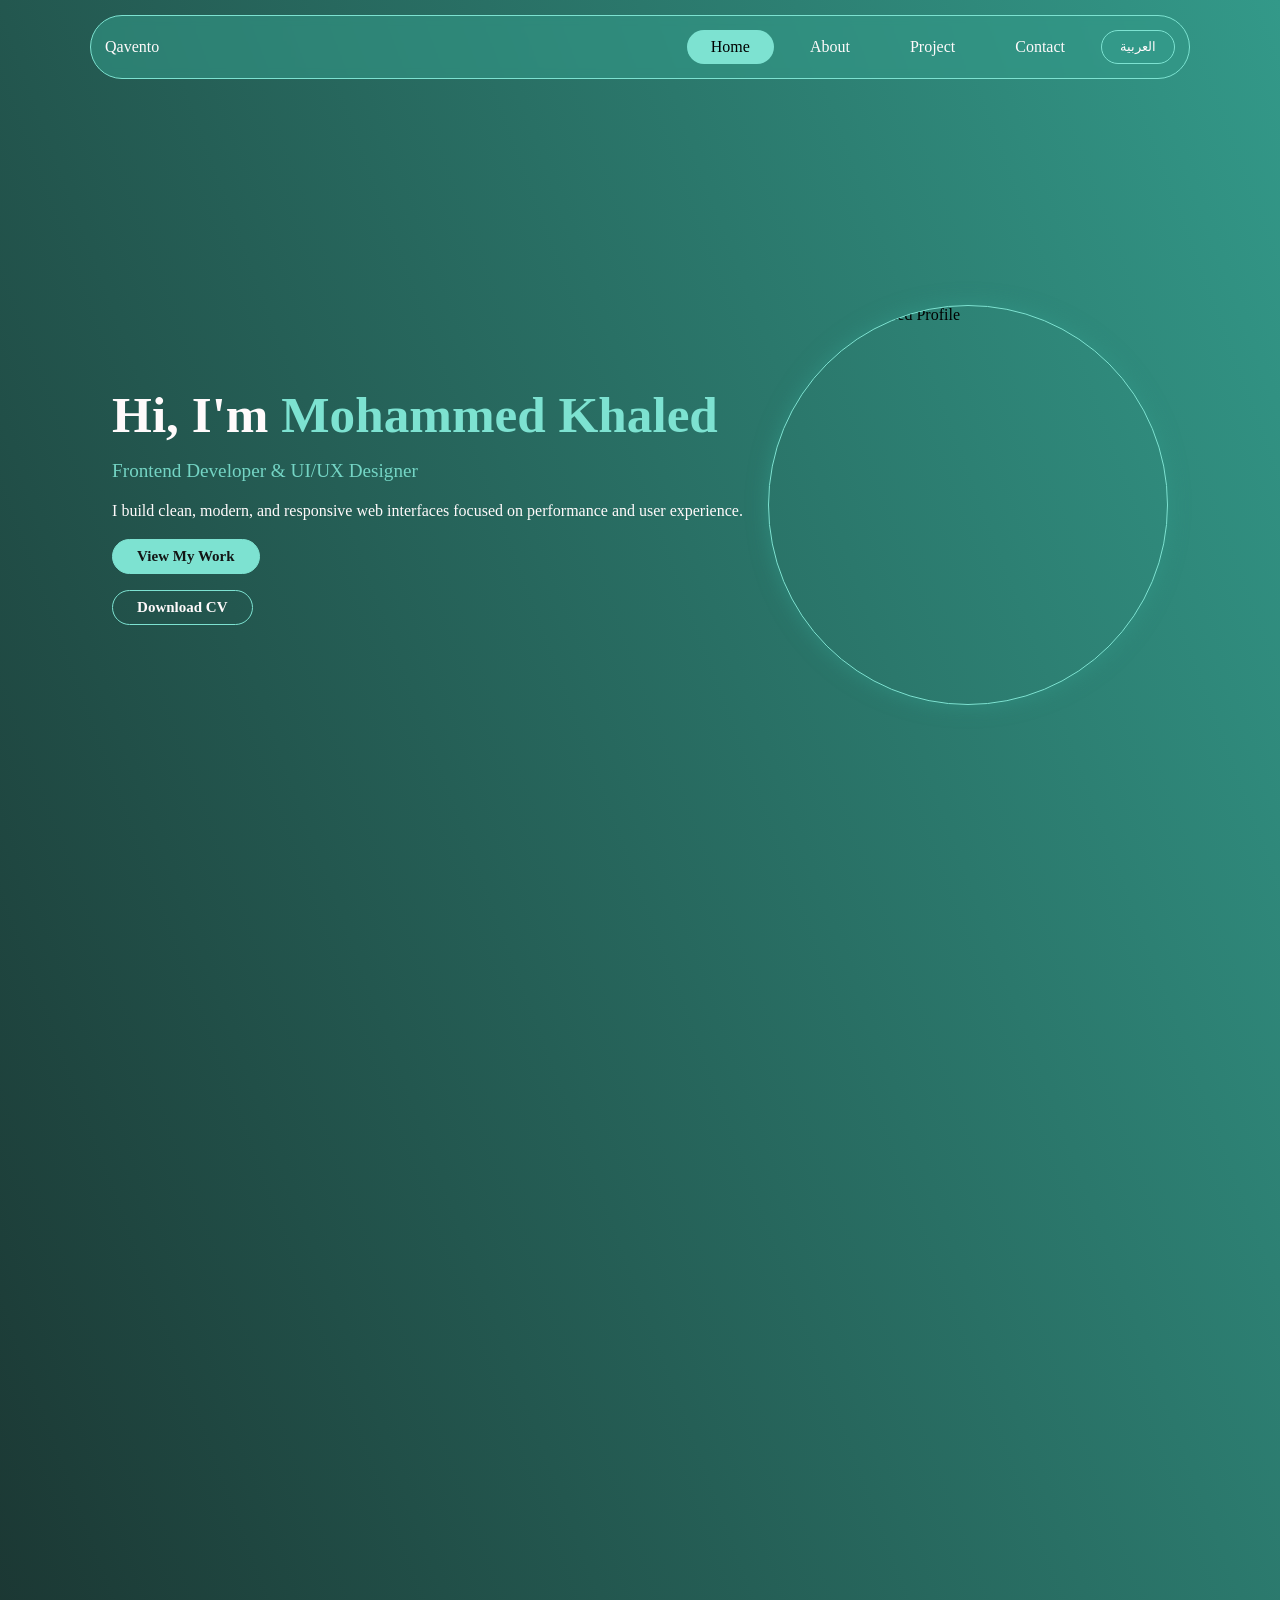
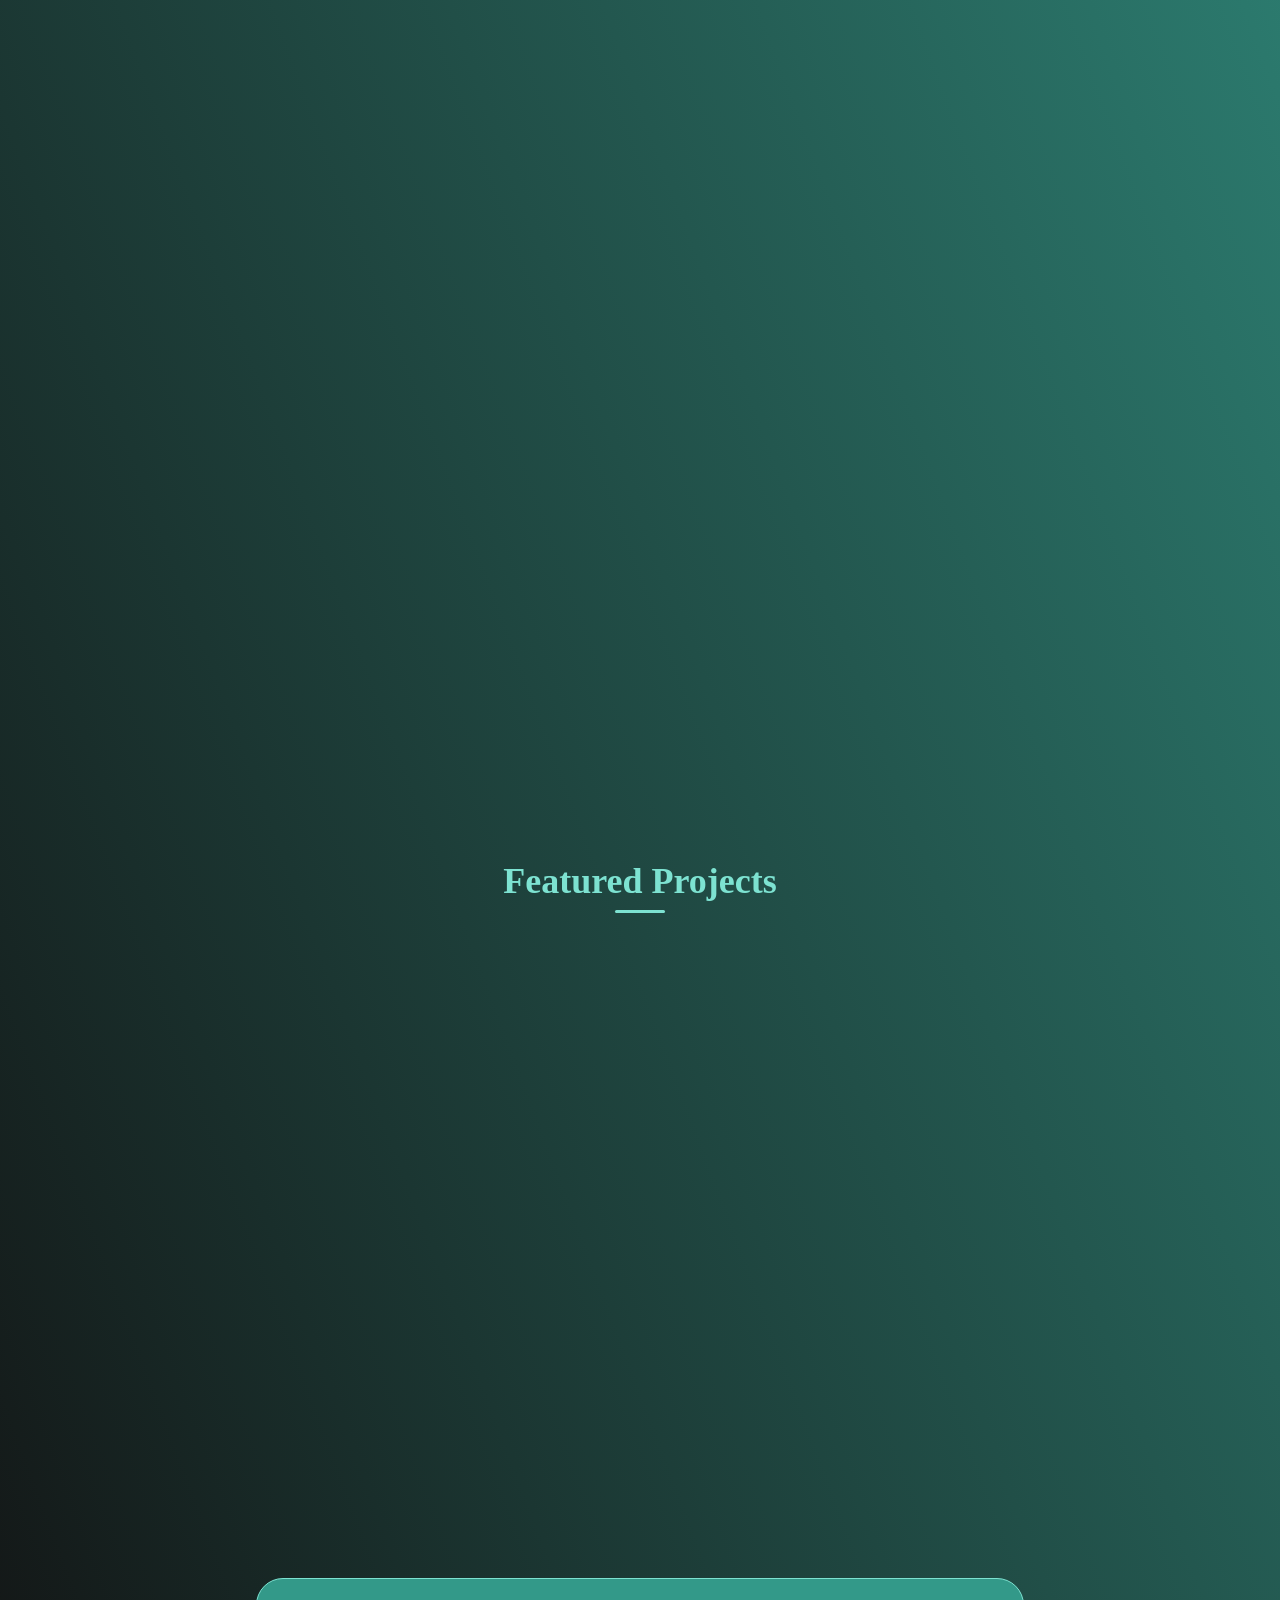
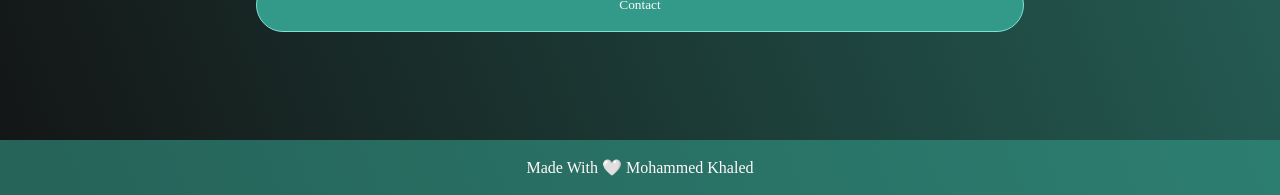
==== commit 3307b9be: "update" ====
--- a/Client/index.html
+++ b/Client/index.html
@@ -60,7 +60,7 @@
     </section>
 
     <!-- About Section -->
-    <section id="about" class="section-container">
+    <section id="about" class="section-container box hidden">
       <h2 class="section-title" data-lang="sectionAbout">About Me</h2>
       <div class="glass-card">
         <p data-lang="aboutPargraph">
@@ -71,7 +71,7 @@
     </section>
 
     <!-- Skills Section -->
-    <section id="skills" class="section-container">
+    <section id="skills" class="section-container box hidden">
       <h2 class="section-title">Skills & Technologies</h2>
       <div class="skills-grid">
         <div class="skill-card">HTML5</div>
@@ -88,7 +88,7 @@
       <h2 class="section-title">Featured Projects</h2>
       <div class="projects-grid">
 
-        <article class="project-card">
+        <article class="project-card box hidden">
           <div class="project-img-wrapper">
             <!-- صورة المشروع 1 -->
             <img src="https://res.cloudinary.com/deuirrt5e/image/upload/v1785515158/20260731_192332_ajs5f4.jpg" alt="E-Commerce Project Preview">
@@ -105,7 +105,7 @@
           </div>
         </article>
 
-        <article class="project-card">
+        <article class="project-card box hidden">
           <div class="project-img-wrapper">
             <!-- صورة المشروع 2 -->
             <img src="https://res.cloudinary.com/deuirrt5e/image/upload/v1785515161/20260731_192309_p1rtt5.jpg" alt="Dashboard Panel Preview">
@@ -121,7 +121,7 @@
           </div>
         </article>
 
-        <article class="project-card">
+        <article class="project-card box hidden ">
           <div class="project-img-wrapper">
             <!-- صورة المشروع 3 -->
             <img src="https://res.cloudinary.com/deuirrt5e/image/upload/v1785515153/20260731_192250_dq8ddp.jpg" alt="Landing Page Preview">
--- a/Client/assets/styling/main.css
+++ b/Client/assets/styling/main.css
@@ -620,3 +620,18 @@
     flex-direction: column;
     gap: 10px;
 }
+
+
+.box {
+    transition: all .7s ease;
+}
+
+.hidden {
+    opacity: 0;
+    transform: translateY(50px);
+}
+
+.show {
+    opacity: 1;
+    transform: translateY(0);
+}
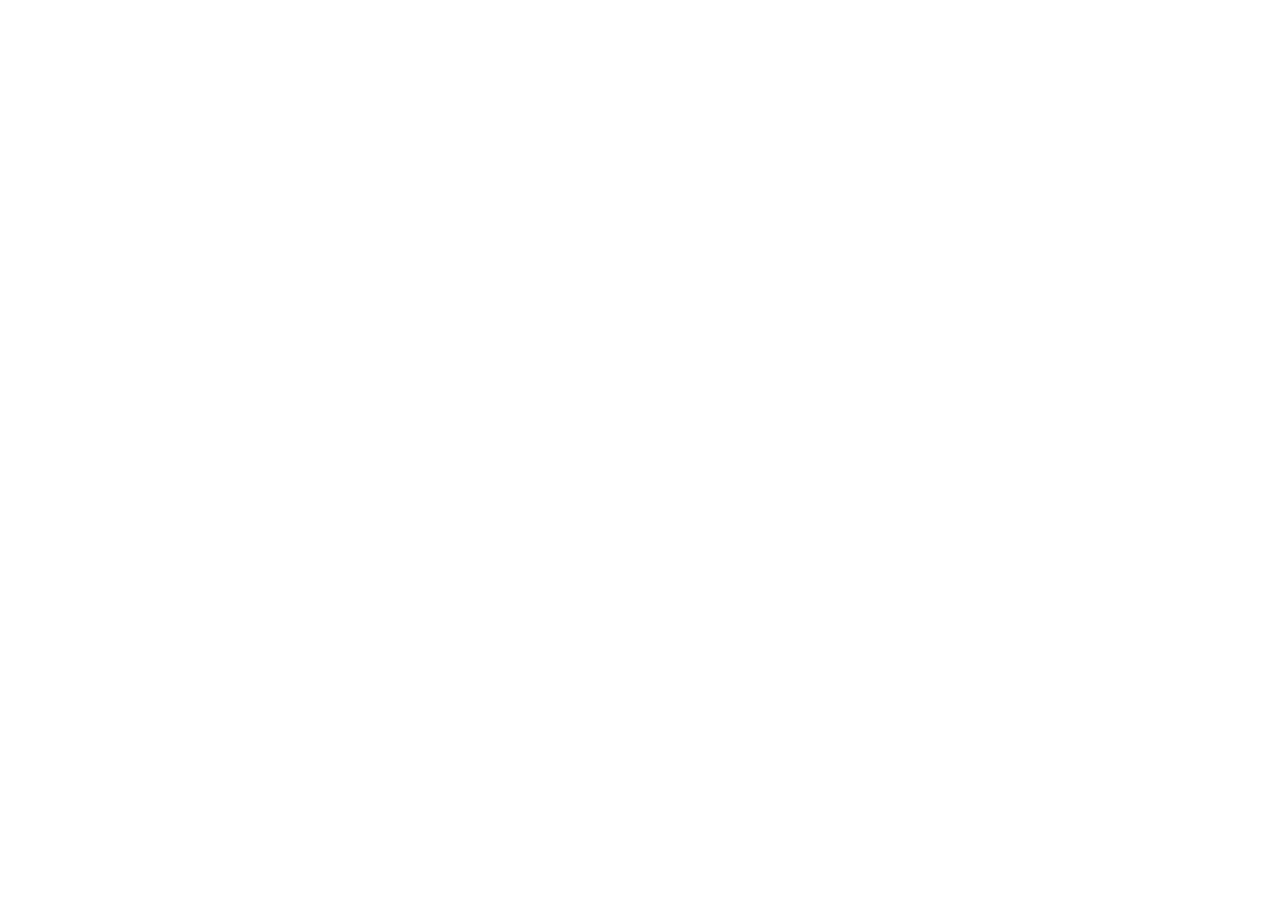
==== commit 55b0654c: "Project renewal" ====
--- a/Client/index.html
+++ b/Client/index.html
@@ -1,7 +1,7 @@
 <!DOCTYPE html>
-<html lang="en">
+<html lang="ar">
 <head>
-  <meta charset="UTF-8">
+  <meta charset="UTF-16">
   <meta name="viewport" content="width=device-width, initial-scale=1.0">
   <meta http-equiv="X-UA-Compatible" content="ie=edge">
   <title>Portfolio - Mohammed Khaled</title>
@@ -9,148 +9,7 @@
   <link rel="stylesheet" href="assets/styling/responsive.css">
 </head>
 <body>
-
-  <!-- Header -->
-  <header id="home-header" class="flex">
-    <div id="logo" data-lang="logo">
-      <span>Qavento</span>
-    </div>
-    <div class="flex" id="Navdiv">
-    <menu id="menu" class="flex">
-      <span></span>
-      <span></span>
-    </menu>
-    <nav id="navbar">
-    </nav>
-    </div>
-  </header>
-
-  <main>
-
-    <!-- Hero Section -->
-    <section id="hero">
-      <div class="hero-container flex">
-        <div class="hero-image">
-          <!-- غير مسار الصورة لمكان صورتك الشخصية -->
-          <img src="https://res.cloudinary.com/deuirrt5e/image/upload/v1785510505/IMG_20260428_175524_ucxtud.png" alt="Mohammed Khaled Profile" >
-        </div>
-        <div class="hero-content">
-          <h1 data-lang="heroTitle">
-  Hi, I'm <span>Mohammed Khaled</span>
-</h1>
-
-<p class="subtitle" data-lang="heroSubtitle">
-  Frontend Developer & UI/UX Designer
-</p>
-
-<p class="description" data-lang="heroDesc">
-  I build clean, modern, and responsive web interfaces focused on performance and user experience.
-</p>
-
-<a href="#projects" class="btn primary-btn" data-lang="viewWork">
-  View My Work
-</a>
-
-<a href="#contact" class="btn secondary-btn" data-lang="contact">
-  download CV
-</a>
-          </div>
-        </div>
-      </div>
-    </section>
-
-    <!-- About Section -->
-    <section id="about" class="section-container box hidden">
-      <h2 class="section-title" data-lang="sectionAbout">About Me</h2>
-      <div class="glass-card">
-        <p data-lang="aboutPargraph">
-          I am a passionate frontend developer dedicated to crafting functional and visually appealing websites. 
-          I focus on writing structured, clean HTML/CSS and interactive JavaScript code.
-        </p>
-      </div>
-    </section>
-
-    <!-- Skills Section -->
-    <section id="skills" class="section-container box hidden">
-      <h2 class="section-title">Skills & Technologies</h2>
-      <div class="skills-grid">
-        <div class="skill-card">HTML5</div>
-        <div class="skill-card">CSS3</div>
-        <div class="skill-card">JavaScript</div>
-        <div class="skill-card">Responsive Design</div>
-        <div class="skill-card">Git & GitHub</div>
-        <div class="skill-card">UI/UX Principles</div>
-      </div>
-    </section>
-
-    <!-- Projects Section -->
-    <section id="projects" class="section-container">
-      <h2 class="section-title">Featured Projects</h2>
-      <div class="projects-grid">
-
-        <article class="project-card box hidden">
-          <div class="project-img-wrapper">
-            <!-- صورة المشروع 1 -->
-            <img src="https://res.cloudinary.com/deuirrt5e/image/upload/v1785515158/20260731_192332_ajs5f4.jpg" alt="E-Commerce Project Preview">
-          </div>
-          <div class="project-info">
-            <h3>E-Commerce Interface</h3>
-            <p>Modern online store layout with responsive navigation and dynamic cart design.</p>
-            <div class="project-tags">
-              <span>HTML</span>
-              <span>CSS</span>
-              <span>JS</span>
-            </div>
-            <a href="#" class="project-link">View Project &rarr;</a>
-          </div>
-        </article>
-
-        <article class="project-card box hidden">
-          <div class="project-img-wrapper">
-            <!-- صورة المشروع 2 -->
-            <img src="https://res.cloudinary.com/deuirrt5e/image/upload/v1785515161/20260731_192309_p1rtt5.jpg" alt="Dashboard Panel Preview">
-          </div>
-          <div class="project-info">
-            <h3>Dashboard Panel</h3>
-            <p>Clean analytics dashboard interface built with standard CSS components and variables.</p>
-            <div class="project-tags">
-              <span>HTML</span>
-              <span>CSS</span>
-            </div>
-            <a href="#" class="project-link">View Project &rarr;</a>
-          </div>
-        </article>
-
-        <article class="project-card box hidden ">
-          <div class="project-img-wrapper">
-            <!-- صورة المشروع 3 -->
-            <img src="https://res.cloudinary.com/deuirrt5e/image/upload/v1785515153/20260731_192250_dq8ddp.jpg" alt="Landing Page Preview">
-          </div>
-          <div class="project-info">
-            <h3>Landing Page</h3>
-            <p>High-converting agency landing page featuring smooth layouts and custom animations.</p>
-            <div class="project-tags">
-              <span>HTML</span>
-              <span>CSS</span>
-            </div>
-            <a href="#" class="project-link">View Project &rarr;</a>
-          </div>
-        </article>
-
-      </div>
-    </section>
-
-    <!-- Contact Section -->
-    <section id="contact-index" class="flex">
-      <button href="contact.html">contact</button>
-    </section>
-  </main>
-
-  <!-- Footer -->
-  <footer id="tail" class="flex">
-    <span>Made with 🤍 mohammed khaled</span>
-  </footer>
-
+  <header id="home-header" class="flex"></header>
   <script src="assets/apps/app.js"></script>
 </body>
 </html>
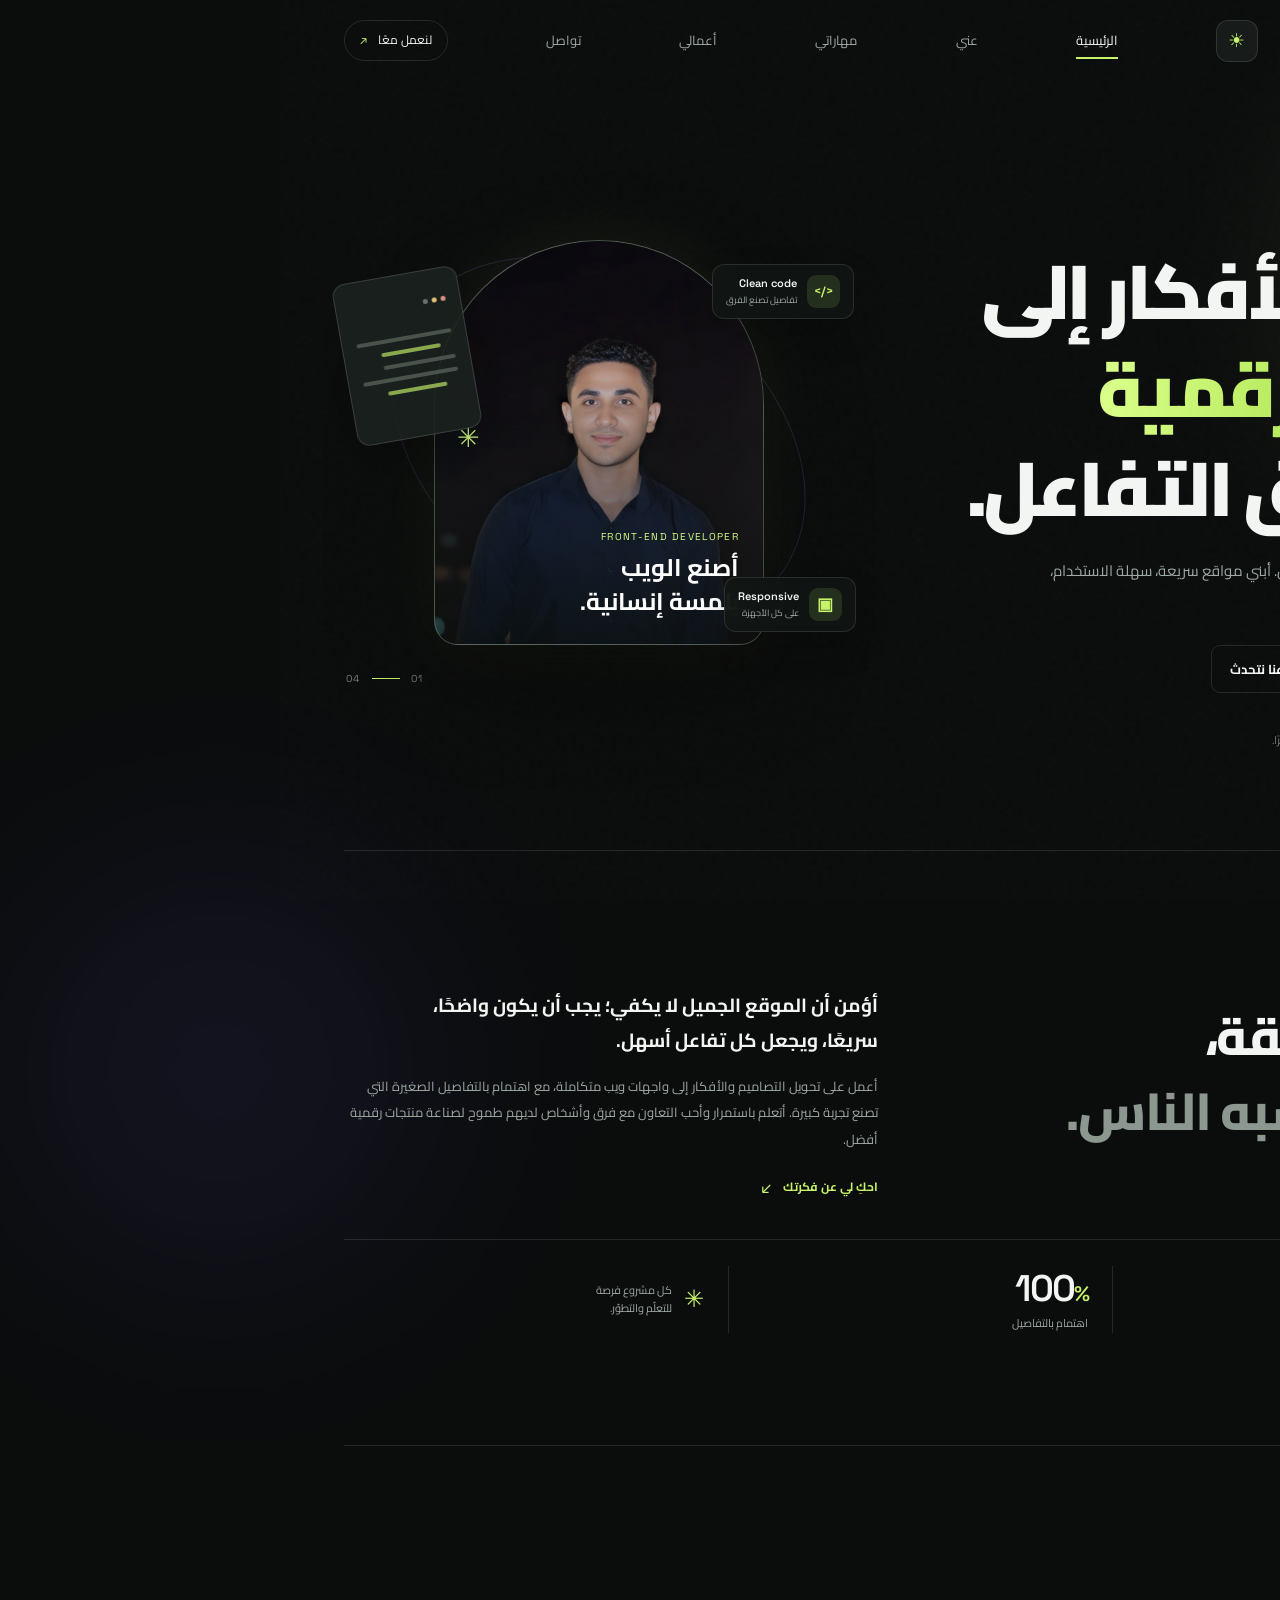
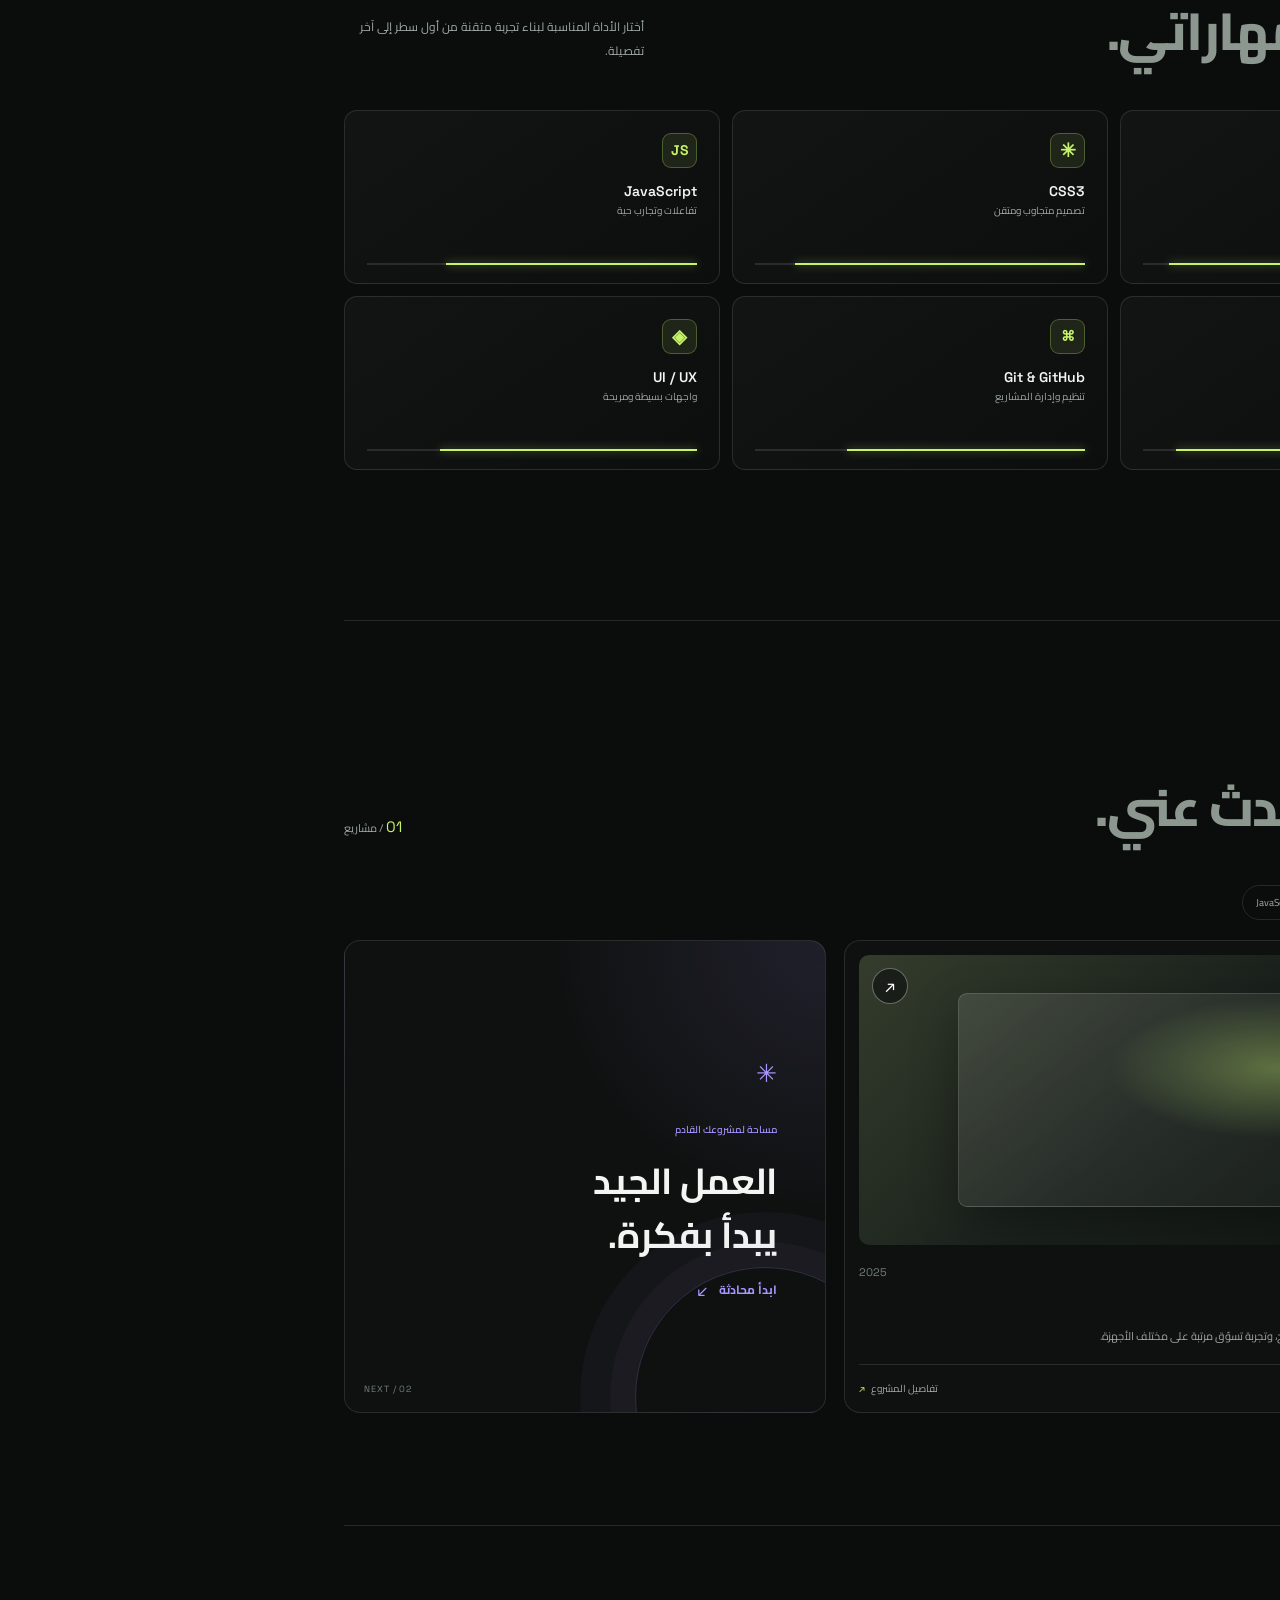
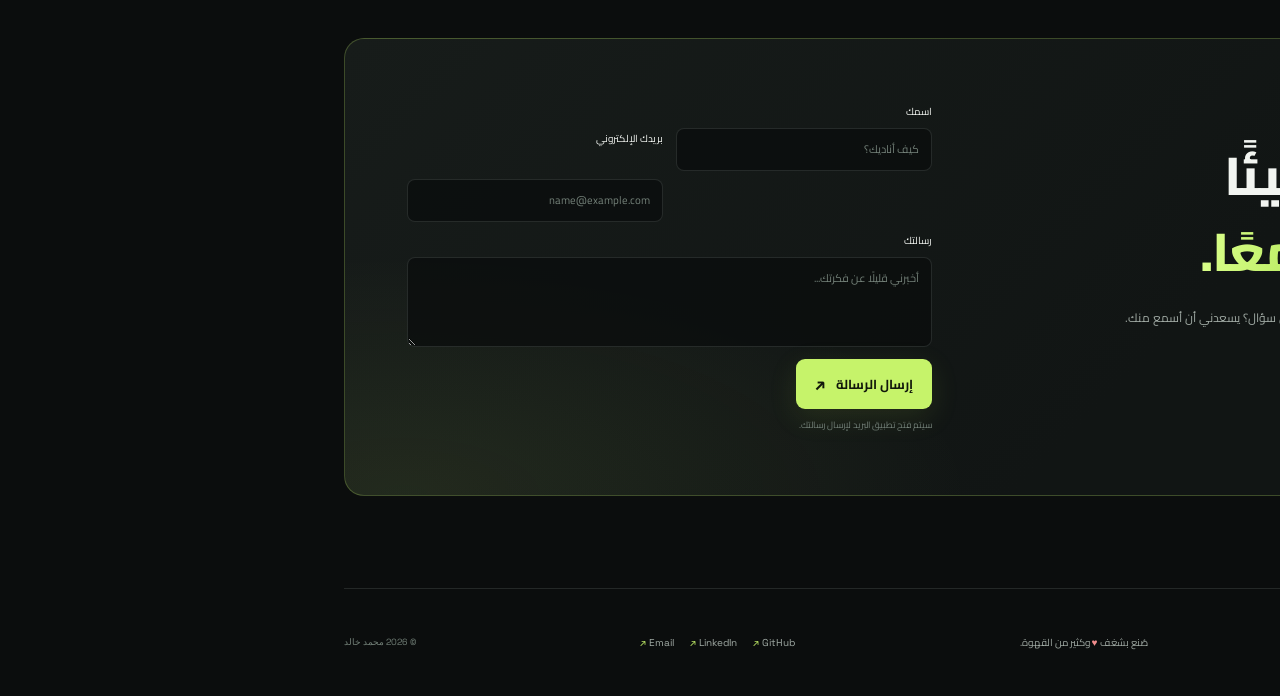
==== commit 91f41458: "update" ====
--- a/Client/index.html
+++ b/Client/index.html
@@ -1,15 +1,139 @@
-<!DOCTYPE html>
-<html lang="ar">
+<!doctype html>
+<html lang="ar" dir="rtl">
 <head>
-  <meta charset="UTF-16">
+  <meta charset="UTF-8">
   <meta name="viewport" content="width=device-width, initial-scale=1.0">
-  <meta http-equiv="X-UA-Compatible" content="ie=edge">
-  <title>Portfolio - Mohammed Khaled</title>
-  <link rel="stylesheet" href="assets/styling/main.css"/>
-  <link rel="stylesheet" href="assets/styling/responsive.css">
+  <meta name="theme-color" content="#0b0d0d">
+  <meta name="description" content="معرض أعمال محمد خالد — مطوّر واجهات أمامية أصمم تجارب ويب عصرية وسريعة ومتجاوبة.">
+  <meta name="author" content="Mohammed Khaled">
+  <meta property="og:type" content="website">
+  <meta property="og:title" content="محمد خالد | مطوّر واجهات أمامية">
+  <meta property="og:description" content="أحوّل الأفكار إلى تجارب رقمية تستحق التفاعل.">
+  <title>محمد خالد | مطوّر واجهات أمامية</title>
+  <link rel="preconnect" href="https://fonts.googleapis.com">
+  <link rel="preconnect" href="https://fonts.gstatic.com" crossorigin>
+  <link href="https://fonts.googleapis.com/css2?family=Cairo:wght@400;500;600;700;800;900&family=Space+Grotesk:wght@400;500;600;700&display=swap" rel="stylesheet">
+  <link rel="stylesheet" href="assets/STYLING/main.css">
+  <link rel="stylesheet" href="assets/STYLING/responsive.css">
+  <script src="assets/APPS/app.js" defer></script>
 </head>
 <body>
-  <header id="home-header" class="flex"></header>
-  <script src="assets/apps/app.js"></script>
+  <a class="skip-link" href="#main">انتقل إلى المحتوى</a>
+  <div class="page-glow page-glow-one" aria-hidden="true"></div>
+  <div class="page-glow page-glow-two" aria-hidden="true"></div>
+
+  <header class="site-header" id="home-header">
+    <a class="brand" href="#home" aria-label="محمد خالد — الصفحة الرئيسية">
+      <img class="brand-logo" src="assets/IMAGES/٢٠٢٥٠٩٠٢_١٤٥٧٥٧.jpg" alt="شعار محمد خالد" width="42" height="42">
+      <span class="brand-name">محمد خالد<small>مطوّر واجهات أمامية</small></span>
+    </a>
+    <button class="menu-toggle" id="menu" type="button" aria-label="فتح القائمة" aria-expanded="false" aria-controls="primary-nav">
+      <span></span><span></span>
+    </button>
+    <button class="theme-toggle" id="theme-toggle" type="button" aria-label="تفعيل الوضع النهاري" title="تفعيل الوضع النهاري"><span class="theme-toggle-icon" aria-hidden="true">☀</span></button>
+      <a class="nav-link active" href="#home">الرئيسية</a>
+      <a class="nav-link" href="#about">عني</a>
+      <a class="nav-link" href="#skills">مهاراتي</a>
+      <a class="nav-link" href="#projects">أعمالي</a>
+      <a class="nav-link" href="#contact">تواصل</a>
+    </nav>
+    <a class="header-cta" href="#contact">لنعمل معًا <span aria-hidden="true">↗</span></a>
+  </header>
+
+  <main id="main">
+    <section class="hero section-wrap" id="home">
+      <div class="hero-copy">
+        <div class="availability"><span class="availability-dot"></span> متاح لفرص العمل والمشاريع الجديدة</div>
+        <p class="eyebrow">مرحبًا، أنا محمد خالد <span class="wave" aria-hidden="true">✳</span></p>
+        <h1>أحوّل الأفكار إلى<br><span class="gradient-text">تجارب رقمية</span><br>تستحق التفاعل.</h1>
+        <p class="hero-description">مطوّر واجهات أمامية أهتم بالتفاصيل. أبني مواقع سريعة، سهلة الاستخدام، وتعمل بسلاسة على كل الشاشات.</p>
+        <div class="hero-actions">
+          <a class="button button-primary" href="#projects">استكشف أعمالي <span aria-hidden="true">↓</span></a>
+          <a class="button button-quiet" href="#contact"><span class="play-icon" aria-hidden="true">↗</span> دعنا نتحدث</a>
+        </div>
+        <div class="hero-footnote"><span class="footnote-line"></span><span>أهتم بالكود النظيف والتجارب التي تترك أثرًا.</span></div>
+      </div>
+
+      <div class="hero-art" aria-label="بطاقة تعريفية لمحمد خالد">
+        <div class="art-orbit orbit-one" aria-hidden="true"></div>
+        <div class="art-orbit orbit-two" aria-hidden="true"></div>
+        <div class="art-card card-back" aria-hidden="true"><span class="code-dot"></span><span class="code-dot"></span><span class="code-dot"></span><div class="code-lines"><i></i><i></i><i></i><i></i><i></i></div></div>
+        <div class="portrait-frame">
+          <div class="portrait-topline"><span>MK / 2025</span><span class="portrait-status">● ONLINE</span></div>
+          <img src="assets/IMAGES/personal.png" alt="صورة محمد خالد" class="portrait" onerror="this.style.display='none'; this.parentElement.classList.add('portrait-fallback')">
+          <div class="portrait-caption"><span class="caption-kicker">FRONT-END DEVELOPER</span><strong>أصنع الويب<br>بلمسة إنسانية.</strong></div>
+          <span class="portrait-spark" aria-hidden="true">✳</span>
+        </div>
+        <div class="floating-chip chip-code"><span class="chip-icon">&lt;/&gt;</span><span><b>Clean code</b><small>تفاصيل تصنع الفرق</small></span></div>
+        <div class="floating-chip chip-responsive"><span class="responsive-icon" aria-hidden="true">▣</span><span><b>Responsive</b><small>على كل الأجهزة</small></span></div>
+        <span class="art-index">01 <i></i> 04</span>
+      </div>
+      <a class="scroll-cue" href="#about"><span class="scroll-mouse"></span> اكتشف المزيد</a>
+    </section>
+
+    <section class="about section-wrap section-block" id="about">
+      <div class="section-heading"><p class="eyebrow"><span class="section-number">01</span> نبذة عني</p><h2>تقنية دقيقة،<br><span class="muted-heading">وتجربة تشبه الناس.</span></h2></div>
+      <div class="about-content">
+        <p class="about-lead">أؤمن أن الموقع الجميل لا يكفي؛ يجب أن يكون واضحًا، سريعًا، ويجعل كل تفاعل أسهل.</p>
+        <p class="about-copy">أعمل على تحويل التصاميم والأفكار إلى واجهات ويب متكاملة، مع اهتمام بالتفاصيل الصغيرة التي تصنع تجربة كبيرة. أتعلم باستمرار وأحب التعاون مع فرق وأشخاص لديهم طموح لصناعة منتجات رقمية أفضل.</p>
+        <a class="text-link" href="#contact">احكِ لي عن فكرتك <span aria-hidden="true">↙</span></a>
+      </div>
+      <div class="about-stats">
+        <div class="stat"><strong>01<span>+</span></strong><span>مشروع معروض</span></div>
+        <div class="stat"><strong>100<span>%</span></strong><span>اهتمام بالتفاصيل</span></div>
+        <div class="stat stat-note"><span class="stat-star">✳</span><span>كل مشروع فرصة<br>للتعلّم والتطوّر.</span></div>
+      </div>
+    </section>
+
+    <section class="skills section-wrap section-block" id="skills">
+      <div class="section-heading heading-row"><div><p class="eyebrow"><span class="section-number">02</span> ما أستخدمه</p><h2>أدواتي <span class="muted-heading">ومهاراتي.</span></h2></div><p class="section-side-copy">أختار الأداة المناسبة لبناء تجربة متقنة من أول سطر إلى آخر تفصيلة.</p></div>
+      <div class="skills-grid">
+        <article class="skill-card"><span class="skill-icon html-icon">5</span><h3>HTML5</h3><p>هيكلة واضحة ودلالية</p><span class="skill-level"><i style="--level:92%"></i></span></article>
+        <article class="skill-card"><span class="skill-icon css-icon">✳</span><h3>CSS3</h3><p>تصميم متجاوب ومتقن</p><span class="skill-level"><i style="--level:88%"></i></span></article>
+        <article class="skill-card"><span class="skill-icon js-icon">JS</span><h3>JavaScript</h3><p>تفاعلات وتجارب حية</p><span class="skill-level"><i style="--level:76%"></i></span></article>
+        <article class="skill-card"><span class="skill-icon responsive-skill">▣</span><h3>Responsive</h3><p>لكل شاشة وجهاز</p><span class="skill-level"><i style="--level:90%"></i></span></article>
+        <article class="skill-card"><span class="skill-icon git-icon">⌘</span><h3>Git &amp; GitHub</h3><p>تنظيم وإدارة المشاريع</p><span class="skill-level"><i style="--level:72%"></i></span></article>
+        <article class="skill-card"><span class="skill-icon design-icon">◈</span><h3>UI / UX</h3><p>واجهات بسيطة ومريحة</p><span class="skill-level"><i style="--level:78%"></i></span></article>
+      </div>
+      <div class="skills-note"><span>✳</span> ما زلت أتعلم وأتطور — وهذا جزء من الرحلة.</div>
+    </section>
+
+    <section class="projects section-wrap section-block" id="projects">
+      <div class="section-heading heading-row"><div><p class="eyebrow"><span class="section-number">03</span> مختارات من عملي</p><h2>أعمال <span class="muted-heading">تتحدث عني.</span></h2></div><span class="project-counter"><b id="project-count">01</b> / مشاريع</span></div>
+      <div class="project-filters" role="group" aria-label="تصفية المشاريع"><button class="filter-button active" type="button" data-filter="all">الكل <span>01</span></button><button class="filter-button" type="button" data-filter="html">HTML</button><button class="filter-button" type="button" data-filter="css">CSS</button><button class="filter-button" type="button" data-filter="js">JavaScript</button></div>
+      <div class="projects-grid" id="projects-grid" aria-live="polite">
+        <article class="project-card" data-technologies="html css js">
+          <a class="project-visual" href="https://res.cloudinary.com/deuirrt5e/image/upload/v1785515158/20260731_192332_ajs5f4.jpg" target="_blank" rel="noopener noreferrer" aria-label="عرض صورة مشروع متجر إلكتروني">
+            <img src="https://res.cloudinary.com/deuirrt5e/image/upload/v1785515158/20260731_192332_ajs5f4.jpg" alt="معاينة واجهة متجر إلكتروني" loading="lazy" onerror="this.parentElement.classList.add('project-image-fallback'); this.remove()">
+            <span class="project-open" aria-hidden="true">↗</span><span class="project-visual-label">SELECTED WORK / 01</span>
+          </a>
+          <div class="project-info"><div><span class="project-type">واجهة متجر إلكتروني</span><h3>E-Commerce Interface</h3></div><span class="project-year">2025</span></div>
+          <p class="project-description">واجهة متجر عصرية بتصميم متجاوب، تنقّل واضح، وتجربة تسوّق مرتبة على مختلف الأجهزة.</p>
+          <div class="project-bottom"><div class="tag-list"><span>HTML</span><span>CSS</span><span>JavaScript</span></div><a class="project-link" href="#contact" aria-label="اسألني عن مشروع المتجر">تفاصيل المشروع <span aria-hidden="true">↗</span></a></div>
+        </article>
+        <div class="project-coming"><span class="coming-star">✳</span><p class="eyebrow">مساحة لمشروعك القادم</p><h3>العمل الجيد<br>يبدأ بفكرة.</h3><a href="#contact" class="text-link">ابدأ محادثة <span aria-hidden="true">↙</span></a><span class="coming-index">NEXT / 02</span></div>
+      </div>
+    </section>
+
+    <section class="contact section-wrap section-block" id="contact">
+      <div class="contact-panel">
+        <div class="contact-copy"><p class="eyebrow"><span class="section-number">04</span> هل لديك مشروع؟</p><h2>لنبنِ شيئًا<br><span class="gradient-text">مميزًا معًا.</span></h2><p>عندك فكرة، فرصة عمل، أو حتى سؤال؟ يسعدني أن أسمع منك.</p><a class="contact-email" href="mailto:your@email.com">your@email.com <span aria-hidden="true">↗</span></a></div>
+        <form class="contact-form" id="contact-form">
+          <label for="contact-name">اسمك</label><input id="contact-name" name="name" type="text" placeholder="كيف أناديك؟" required autocomplete="name">
+          <label for="contact-email">بريدك الإلكتروني</label><input id="contact-email" name="email" type="email" placeholder="name@example.com" required autocomplete="email">
+          <label for="contact-message">رسالتك</label><textarea id="contact-message" name="message" rows="3" placeholder="أخبرني قليلًا عن فكرتك..." required></textarea>
+          <button class="button button-primary form-submit" type="submit">إرسال الرسالة <span aria-hidden="true">↗</span></button><p class="form-hint" id="form-hint" aria-live="polite">سيتم فتح تطبيق البريد لإرسال رسالتك.</p>
+        </form>
+      </div>
+    </section>
+  </main>
+
+  <footer class="site-footer section-wrap">
+    <a class="brand footer-brand" href="#home"><img class="brand-logo" src="assets/IMAGES/٢٠٢٥٠٩٠٢_١٤٥٧٥٧.jpg" alt="شعار محمد خالد" width="36" height="36"><span class="brand-name">محمد خالد<small>مطوّر واجهات أمامية</small></span></a>
+    <p>صُنع بشغف <span class="footer-heart">♥</span> وكثير من القهوة.</p>
+    <div class="social-links"><a href="https://github.com/username" target="_blank" rel="noopener noreferrer">GitHub <span>↗</span></a><a href="https://linkedin.com/in/username" target="_blank" rel="noopener noreferrer">LinkedIn <span>↗</span></a><a href="mailto:your@email.com">Email <span>↗</span></a></div>
+    <span class="copyright">© <span id="year">2025</span> محمد خالد</span>
+  </footer>
+  <button class="back-to-top" id="back-to-top" type="button" aria-label="العودة إلى الأعلى">↑</button>
 </body>
 </html>
--- a/Client/assets/STYLING/main.css
+++ b/Client/assets/STYLING/main.css
@@ -0,0 +1,424 @@
+/* ================================================
+   Mohammed Khaled — Portfolio
+   Core desktop styles + theme tokens
+================================================ */
+
+:root {
+  color-scheme: dark;
+  --bg: #0b0d0d;
+  --surface: #111514;
+  --surface-raised: #171c1a;
+  --text: #f2f5f1;
+  --muted: #a0aaa4;
+  --subtle: #738078;
+  --line: rgba(222, 239, 228, .12);
+  --accent: #c6f36a;
+  --accent-strong: #d5ff82;
+  --purple: #a995ff;
+  --font-ar: 'Cairo', sans-serif;
+  --font-en: 'Space Grotesk', sans-serif;
+  --page-width: 1160px;
+  --gutter: clamp(22px, 5vw, 64px);
+  --ease: cubic-bezier(.2, .75, .25, 1);
+}
+
+:root[data-theme='light'] {
+  color-scheme: light;
+  --bg: #f5f7f2;
+  --surface: #fff;
+  --surface-raised: #edf1e9;
+  --text: #19211b;
+  --muted: #59665d;
+  --subtle: #77847b;
+  --line: rgba(33, 51, 38, .14);
+  --accent: #648d18;
+  --accent-strong: #527810;
+  --purple: #715bd0;
+}
+
+*,
+*::before,
+*::after { box-sizing: border-box; }
+
+html {
+  scroll-behavior: smooth;
+  scroll-padding-top: 96px;
+}
+
+body {
+  min-width: 320px;
+  margin: 0;
+  overflow-x: hidden;
+  background: var(--bg);
+  color: var(--text);
+  font-family: var(--font-ar);
+  line-height: 1.7;
+  -webkit-font-smoothing: antialiased;
+  transition: background-color .25s ease, color .25s ease;
+}
+
+body::before {
+  position: fixed;
+  z-index: -1;
+  inset: 0;
+  content: '';
+  pointer-events: none;
+  opacity: .13;
+  background-image: url("data:image/svg+xml,%3Csvg viewBox='0 0 180 180' xmlns='http://www.w3.org/2000/svg'%3E%3Cfilter id='n'%3E%3CfeTurbulence type='fractalNoise' baseFrequency='.9' numOctaves='3' stitchTiles='stitch'/%3E%3C/filter%3E%3Crect width='100%25' height='100%25' filter='url(%23n)' opacity='.15'/%3E%3C/svg%3E");
+}
+
+:root[data-theme='light'] body::before { opacity: .035; }
+
+a { color: inherit; text-decoration: none; }
+button,
+input,
+textarea { font: inherit; }
+button,
+a { -webkit-tap-highlight-color: transparent; }
+button:focus-visible,
+a:focus-visible,
+input:focus-visible,
+textarea:focus-visible { outline: 2px solid var(--accent); outline-offset: 4px; }
+::selection { color: var(--bg); background: var(--accent); }
+[hidden] { display: none !important; }
+
+.skip-link {
+  position: fixed;
+  z-index: 1000;
+  top: 12px;
+  right: 12px;
+  padding: 10px 16px;
+  transform: translateY(-160%);
+  border-radius: 8px;
+  background: var(--accent);
+  color: #111;
+}
+.skip-link:focus { transform: translateY(0); }
+
+.page-glow {
+  position: absolute;
+  z-index: -1;
+  width: 440px;
+  height: 440px;
+  border-radius: 50%;
+  filter: blur(110px);
+  opacity: .12;
+  pointer-events: none;
+}
+.page-glow-one { top: 70px; right: -210px; background: #c6f36a; }
+.page-glow-two { top: 850px; left: -280px; background: #7862ff; opacity: .08; }
+:root[data-theme='light'] .page-glow-one { opacity: .07; }
+:root[data-theme='light'] .page-glow-two { opacity: .045; }
+
+.section-wrap {
+  width: min(var(--page-width), calc(100% - var(--gutter) * 2));
+  margin-inline: auto;
+}
+.section-block { padding-block: 112px; border-top: 1px solid var(--line); }
+
+/* Header */
+.site-header {
+  position: sticky;
+  z-index: 50;
+  top: 0;
+  display: flex;
+  width: 100%;
+  min-height: 82px;
+  align-items: center;
+  justify-content: space-between;
+  gap: 22px;
+  padding-inline: max(var(--gutter), calc((100vw - var(--page-width)) / 2));
+  border-bottom: 1px solid transparent;
+  transition: min-height .25s ease, background-color .25s ease, border-color .25s ease;
+}
+.site-header.is-scrolled {
+  min-height: 70px;
+  border-color: var(--line);
+  background: rgba(11, 13, 13, .88);
+  backdrop-filter: blur(18px);
+}
+:root[data-theme='light'] .site-header.is-scrolled { background: rgba(245, 247, 242, .9); }
+
+.brand { display: inline-flex; min-width: 0; flex: 0 0 auto; align-items: center; gap: 11px; }
+.brand-logo {
+  display: block;
+  width: 42px;
+  height: 42px;
+  flex: 0 0 42px;
+  object-fit: cover;
+  object-position: center;
+  border: 1px solid rgba(198, 243, 106, .42);
+  border-radius: 12px;
+  background: #fff;
+}
+.brand-name { display: grid; font-size: 14px; font-weight: 800; line-height: 1.35; }
+.brand-name small { margin-top: 3px; color: var(--muted); font-size: 10px; font-weight: 500; }
+.primary-nav { display: flex; align-items: center; gap: clamp(15px, 2.4vw, 31px); }
+.nav-link { position: relative; padding-block: 8px; color: var(--muted); font-size: 13px; white-space: nowrap; transition: color .2s ease; }
+.nav-link::after { position: absolute; right: 0; bottom: 1px; width: 0; height: 2px; content: ''; background: var(--accent); transition: width .25s var(--ease); }
+.nav-link:hover,
+.nav-link.active { color: var(--text); }
+.nav-link.active::after,
+.nav-link:hover::after { width: 100%; }
+.header-cta {
+  display: inline-flex;
+  flex: 0 0 auto;
+  align-items: center;
+  gap: 11px;
+  padding: 9px 15px;
+  border: 1px solid var(--line);
+  border-radius: 999px;
+  color: var(--text);
+  font-size: 12px;
+  white-space: nowrap;
+  transition: border-color .2s ease, background-color .2s ease;
+}
+.header-cta span { color: var(--accent); font-family: var(--font-en); }
+.header-cta:hover { border-color: var(--accent); background: color-mix(in srgb, var(--accent) 8%, transparent); }
+.menu-toggle { display: none; }
+.theme-toggle {
+  display: grid;
+  width: 42px;
+  height: 42px;
+  flex: 0 0 42px;
+  place-items: center;
+  border: 1px solid var(--line);
+  border-radius: 12px;
+  background: var(--surface-raised);
+  color: var(--accent);
+  cursor: pointer;
+  font-size: 19px;
+  transition: transform .2s ease, border-color .2s ease, background-color .2s ease;
+}
+.theme-toggle:hover { transform: translateY(-2px); border-color: var(--accent); }
+.theme-toggle-icon { line-height: 1; }
+
+/* Hero */
+.hero {
+  position: relative;
+  display: grid;
+  min-height: min(750px, calc(100svh - 82px));
+  grid-template-columns: minmax(0, 1.08fr) minmax(0, .92fr);
+  align-items: center;
+  gap: 44px;
+  padding-top: 54px;
+  padding-bottom: 100px;
+}
+.hero-copy { position: relative; z-index: 2; max-width: 620px; }
+.availability {
+  display: inline-flex;
+  align-items: center;
+  gap: 9px;
+  max-width: 100%;
+  padding: 7px 12px;
+  border: 1px solid rgba(198, 243, 106, .2);
+  border-radius: 999px;
+  background: rgba(198, 243, 106, .045);
+  color: #d7e5c5;
+  font-size: 11px;
+}
+:root[data-theme='light'] .availability { color: #3d5d12; background: rgba(100, 141, 24, .07); }
+.availability-dot { width: 7px; height: 7px; flex: 0 0 7px; border-radius: 50%; background: var(--accent); box-shadow: 0 0 13px var(--accent); }
+.eyebrow { display: flex; align-items: center; gap: 10px; margin: 0 0 16px; color: var(--muted); font-size: 12px; font-weight: 600; }
+.hero-copy > .eyebrow { margin-top: 26px; color: var(--text); }
+.wave { color: var(--accent); font-size: 17px; }
+h1, h2, h3, p { margin-top: 0; }
+.hero h1 { margin: 0; font-size: clamp(46px, 6.2vw, 76px); font-weight: 900; line-height: 1.3; letter-spacing: -.045em; }
+.gradient-text {
+  color: var(--accent);
+  background: linear-gradient(100deg, #d9ff89 5%, #b5e85c 52%, #8bc999 100%);
+  -webkit-background-clip: text;
+  background-clip: text;
+  -webkit-text-fill-color: transparent;
+}
+:root[data-theme='light'] .gradient-text { background-image: linear-gradient(100deg, #547b0d, #648d18 55%, #24765a); }
+.hero-description { max-width: 490px; margin: 18px 0 0; color: var(--muted); font-size: 15px; line-height: 2; }
+.hero-actions { display: flex; flex-wrap: wrap; align-items: center; gap: 12px; margin-top: 28px; }
+.button {
+  display: inline-flex;
+  min-height: 48px;
+  align-items: center;
+  justify-content: center;
+  gap: 10px;
+  padding: 10px 18px;
+  border: 1px solid transparent;
+  border-radius: 9px;
+  cursor: pointer;
+  font-size: 13px;
+  font-weight: 700;
+  transition: transform .2s ease, background-color .2s ease, border-color .2s ease;
+}
+.button:hover { transform: translateY(-2px); }
+.button-primary { background: var(--accent); color: #11170b; box-shadow: 0 8px 28px rgba(140, 180, 55, .14); }
+.button-primary:hover { background: var(--accent-strong); }
+.button-primary span { font-family: var(--font-en); font-size: 17px; }
+.button-quiet { border-color: var(--line); color: var(--text); }
+.button-quiet:hover { border-color: var(--muted); background: color-mix(in srgb, var(--text) 4%, transparent); }
+.play-icon { color: var(--accent); font-family: var(--font-en); }
+.hero-footnote { display: flex; align-items: center; gap: 12px; margin-top: 36px; color: var(--subtle); font-size: 11px; }
+.footnote-line { width: 31px; height: 1px; flex: 0 0 31px; background: var(--accent); }
+
+.hero-art { position: relative; display: grid; min-width: 0; min-height: 510px; place-items: center; }
+.art-orbit { position: absolute; width: 390px; height: 390px; border: 1px solid rgba(198, 243, 106, .13); border-radius: 50%; pointer-events: none; }
+.orbit-one { transform: scaleX(.78) rotate(-28deg); }
+.orbit-two { width: 450px; height: 325px; border-color: rgba(169, 149, 255, .16); transform: rotate(35deg); }
+.portrait-frame {
+  position: relative;
+  z-index: 1;
+  width: min(330px, 78%);
+  height: 405px;
+  overflow: hidden;
+  border: 1px solid rgba(225, 239, 226, .22);
+  border-radius: 165px 165px 24px 24px;
+  background: linear-gradient(155deg, #374137, #151a17 54%, #202a20);
+  box-shadow: 0 35px 100px rgba(0, 0, 0, .42), 0 0 70px rgba(198, 243, 106, .08);
+}
+.portrait-frame::after { position: absolute; z-index: 1; inset: 0; content: ''; pointer-events: none; background: linear-gradient(180deg, rgba(10, 13, 11, .02) 24%, rgba(10, 13, 11, .84) 100%); }
+.portrait-topline { position: absolute; z-index: 2; top: 20px; right: 20px; left: 20px; display: flex; justify-content: space-between; color: rgba(255, 255, 255, .78); font: 9px var(--font-en); letter-spacing: .1em; }
+.portrait-status { color: var(--accent-strong); }
+.portrait { display: block; width: 100%; height: 100%; object-fit: cover; object-position: center 24%; filter: saturate(.82); }
+.portrait-fallback { background: radial-gradient(ellipse at 50% 35%, #777b60 0, #434c3b 25%, #242b25 56%, #121614 100%); }
+.portrait-caption { position: absolute; z-index: 2; right: 24px; bottom: 24px; left: 24px; display: grid; gap: 8px; color: #fff; }
+.caption-kicker { color: var(--accent-strong); font: 10px var(--font-en); letter-spacing: .13em; }
+.portrait-caption strong { font-size: 24px; line-height: 1.45; }
+.portrait-spark { position: absolute; z-index: 3; top: 43%; left: 22px; color: var(--accent-strong); font-size: 27px; }
+.card-back { position: absolute; z-index: 2; top: 86px; left: 0; width: 126px; height: 164px; padding: 14px; transform: rotate(-10deg); border: 1px solid rgba(255, 255, 255, .14); border-radius: 13px; background: rgba(27, 34, 30, .88); box-shadow: 0 20px 60px rgba(0, 0, 0, .32); }
+:root[data-theme='light'] .card-back { border-color: var(--line); background: rgba(255, 255, 255, .94); box-shadow: 0 20px 60px rgba(24, 36, 25, .13); }
+.code-dot { display: inline-block; width: 5px; height: 5px; margin-left: 4px; border-radius: 50%; background: #69766c; }
+.code-dot:first-child { background: #d69081; }
+.code-dot:nth-child(2) { background: #e2c376; }
+.code-lines { display: grid; gap: 9px; margin-top: 20px; }
+.code-lines i { display: block; height: 4px; border-radius: 9px; background: #758177; opacity: .52; }
+.code-lines i:nth-child(2), .code-lines i:nth-child(5) { width: 62%; margin-right: 13px; background: var(--accent); opacity: .65; }
+.code-lines i:nth-child(3) { width: 76%; }
+.floating-chip { position: absolute; z-index: 3; display: flex; align-items: center; gap: 10px; padding: 10px 13px; border: 1px solid var(--line); border-radius: 12px; background: color-mix(in srgb, var(--surface) 92%, transparent); box-shadow: 0 15px 35px rgba(0, 0, 0, .2); backdrop-filter: blur(12px); }
+.floating-chip b, .floating-chip small { display: block; }
+.floating-chip b { font: 600 11px var(--font-en); }
+.floating-chip small { margin-top: 2px; color: var(--muted); font-size: 9px; }
+.chip-code { top: 76px; right: 0; }
+.chip-responsive { right: -2px; bottom: 66px; }
+.chip-icon, .responsive-icon { display: grid; width: 33px; height: 33px; place-items: center; border-radius: 9px; background: color-mix(in srgb, var(--accent) 12%, transparent); color: var(--accent); font: 700 12px var(--font-en); }
+.responsive-icon { font-size: 17px; }
+.art-index { position: absolute; bottom: 13px; left: 2px; color: var(--subtle); font: 10px var(--font-en); letter-spacing: .12em; }
+.art-index i { display: inline-block; width: 28px; height: 1px; margin: 0 7px 3px; background: var(--accent); }
+.scroll-cue { position: absolute; right: 0; bottom: 25px; display: flex; align-items: center; gap: 9px; color: var(--subtle); font-size: 10px; }
+.scroll-mouse { position: relative; width: 16px; height: 25px; border: 1px solid var(--subtle); border-radius: 10px; }
+.scroll-mouse::after { position: absolute; top: 5px; right: 6px; width: 2px; height: 5px; content: ''; border-radius: 2px; background: var(--accent); animation: scroll-dot 1.4s infinite; }
+@keyframes scroll-dot { to { transform: translateY(7px); opacity: 0; } }
+
+/* Section titles and about */
+.section-heading { margin-bottom: 40px; }
+.section-number { color: var(--accent); font: 11px var(--font-en); letter-spacing: .08em; }
+.section-heading h2, .contact-copy h2 { margin: 0; font-size: clamp(32px, 4.3vw, 52px); font-weight: 800; line-height: 1.45; letter-spacing: -.025em; }
+.muted-heading { color: #8c9790; }
+:root[data-theme='light'] .muted-heading { color: #718076; }
+.about { display: grid; grid-template-columns: minmax(0, 1fr) minmax(0, 1.06fr); column-gap: 10%; row-gap: 40px; }
+.about .section-heading { margin: 0; }
+.about-content { padding-top: 25px; }
+.about-lead { max-width: 490px; margin-bottom: 15px; color: var(--text); font-size: 19px; font-weight: 700; line-height: 1.85; }
+.about-copy { max-width: 540px; margin-bottom: 19px; color: var(--muted); font-size: 13px; line-height: 2.05; }
+.text-link { display: inline-flex; align-items: center; gap: 12px; color: var(--accent); font-size: 12px; font-weight: 700; }
+.text-link span { font: 17px var(--font-en); transition: transform .2s ease; }
+.text-link:hover span { transform: translate(-3px, 3px); }
+.about-stats { display: grid; grid-column: 1 / -1; grid-template-columns: repeat(3, minmax(0, 1fr)); padding-top: 26px; border-top: 1px solid var(--line); }
+.stat { display: grid; justify-items: start; gap: 2px; padding-inline: 24px; border-left: 1px solid var(--line); }
+.stat:first-child { padding-right: 0; }
+.stat:last-child { border-left: 0; }
+.stat strong { font: 600 37px/1.25 var(--font-en); letter-spacing: -.05em; }
+.stat strong span { color: var(--accent); font-size: 21px; }
+.stat > span { color: var(--muted); font-size: 11px; }
+.stat-note { display: flex; align-items: center; gap: 12px; }
+.stat-note .stat-star { color: var(--accent); font-size: 24px; }
+
+/* Skills */
+.heading-row { display: flex; align-items: end; justify-content: space-between; gap: 28px; }
+.heading-row .section-heading { margin-bottom: 0; }
+.section-side-copy { max-width: 300px; margin: 0 0 7px; color: var(--muted); font-size: 12px; line-height: 2; }
+.skills-grid { display: grid; grid-template-columns: repeat(3, minmax(0, 1fr)); gap: 12px; margin-top: 38px; }
+.skill-card { position: relative; min-width: 0; min-height: 174px; padding: 22px; overflow: hidden; border: 1px solid var(--line); border-radius: 13px; background: linear-gradient(145deg, color-mix(in srgb, var(--text) 3.5%, transparent), color-mix(in srgb, var(--text) 1%, transparent)); transition: transform .25s var(--ease), border-color .25s ease, background .25s ease; }
+.skill-card:hover { transform: translateY(-4px); border-color: color-mix(in srgb, var(--accent) 55%, transparent); background: color-mix(in srgb, var(--accent) 5%, var(--surface)); }
+.skill-icon { display: grid; width: 35px; height: 35px; place-items: center; margin-bottom: 14px; border: 1px solid color-mix(in srgb, var(--accent) 28%, transparent); border-radius: 9px; background: color-mix(in srgb, var(--accent) 9%, transparent); color: var(--accent); font: 700 14px var(--font-en); }
+.html-icon { font-size: 17px; }
+.css-icon, .responsive-skill, .design-icon { font-size: 19px; }
+.skill-card h3 { margin: 0 0 2px; font: 600 14px var(--font-en); }
+.skill-card p { margin: 0; color: var(--muted); font-size: 10px; }
+.skill-level { position: absolute; right: 22px; bottom: 18px; left: 22px; height: 2px; background: var(--line); }
+.skill-level i { display: block; width: var(--level); height: 100%; background: var(--accent); box-shadow: 0 0 9px color-mix(in srgb, var(--accent) 55%, transparent); }
+.skills-note { display: flex; align-items: center; gap: 9px; margin-top: 20px; color: var(--subtle); font-size: 11px; }
+.skills-note span { color: var(--accent); }
+
+/* Projects */
+.project-counter { padding-bottom: 7px; color: var(--muted); font-size: 11px; white-space: nowrap; }
+.project-counter b { color: var(--accent); font: 15px var(--font-en); }
+.project-filters { display: flex; flex-wrap: wrap; gap: 8px; margin: 31px 0 20px; }
+.filter-button { display: inline-flex; min-height: 35px; align-items: center; gap: 7px; padding: 6px 13px; border: 1px solid var(--line); border-radius: 999px; background: transparent; color: var(--muted); cursor: pointer; font-size: 10px; transition: border-color .2s ease, background-color .2s ease, color .2s ease; }
+.filter-button:hover, .filter-button.active { border-color: var(--accent); background: color-mix(in srgb, var(--accent) 9%, transparent); color: var(--accent); }
+.filter-button span { color: inherit; font: 10px var(--font-en); opacity: .75; }
+.projects-grid { display: grid; grid-template-columns: minmax(0, 1.15fr) minmax(260px, .85fr); align-items: stretch; gap: 18px; }
+.project-card, .project-coming { min-width: 0; padding: 14px; border: 1px solid var(--line); border-radius: 16px; background: color-mix(in srgb, var(--text) 2%, transparent); }
+.project-visual { position: relative; display: block; height: 290px; overflow: hidden; border-radius: 10px; background: linear-gradient(135deg, #2c3328, #171c19 50%, #272d25); }
+.project-visual img { display: block; width: 100%; height: 100%; object-fit: cover; object-position: center; transition: transform .6s var(--ease); }
+.project-card:hover .project-visual img { transform: scale(1.04); }
+.project-image-fallback { background: radial-gradient(ellipse at 67% 39%, rgba(198, 243, 106, .35), transparent 28%), linear-gradient(135deg, #343c2c, #1a211c 49%, #101412); }
+.project-image-fallback::before { position: absolute; inset: 13% 16%; content: ''; border: 1px solid rgba(255, 255, 255, .16); border-radius: 9px; background: linear-gradient(145deg, rgba(255,255,255,.11), rgba(255,255,255,.015)); box-shadow: 0 15px 45px rgba(0,0,0,.3); }
+.project-open { position: absolute; top: 13px; left: 13px; display: grid; width: 36px; height: 36px; place-items: center; border: 1px solid rgba(255,255,255,.34); border-radius: 50%; background: rgba(17, 20, 18, .72); color: #fff; font: 17px var(--font-en); }
+.project-visual-label { position: absolute; right: 16px; bottom: 14px; color: #fff; font: 9px var(--font-en); letter-spacing: .12em; text-shadow: 0 2px 6px #000; }
+.project-info { display: flex; align-items: flex-start; justify-content: space-between; gap: 14px; margin-top: 17px; }
+.project-type { color: var(--accent); font-size: 10px; }
+.project-info h3 { margin: 3px 0 0; font: 600 18px var(--font-en); }
+.project-year { padding-top: 3px; color: var(--subtle); font: 11px var(--font-en); white-space: nowrap; }
+.project-description { max-width: 580px; margin: 11px 0 17px; color: var(--muted); font-size: 11px; line-height: 1.9; }
+.project-bottom { display: flex; align-items: center; justify-content: space-between; flex-wrap: wrap; gap: 10px; padding-top: 13px; border-top: 1px solid var(--line); }
+.tag-list { display: flex; flex-wrap: wrap; gap: 6px; }
+.tag-list span { padding: 4px 8px; border-radius: 5px; background: color-mix(in srgb, var(--text) 7%, transparent); color: var(--muted); font: 9px var(--font-en); }
+.project-link { color: var(--muted); font-size: 10px; white-space: nowrap; }
+.project-link span { margin-right: 4px; color: var(--accent); font-family: var(--font-en); }
+.project-coming { position: relative; display: flex; min-height: 100%; flex-direction: column; justify-content: center; padding: 38px clamp(24px, 4vw, 48px); overflow: hidden; background: radial-gradient(ellipse at 100% 0%, color-mix(in srgb, var(--purple) 11%, transparent), transparent 40%), color-mix(in srgb, var(--text) 2%, transparent); }
+.project-coming::after { position: absolute; right: -70px; bottom: -115px; width: 260px; height: 260px; content: ''; border: 1px solid color-mix(in srgb, var(--purple) 22%, transparent); border-radius: 50%; box-shadow: 0 0 0 25px color-mix(in srgb, var(--purple) 4%, transparent), 0 0 0 55px color-mix(in srgb, var(--purple) 3%, transparent); }
+.coming-star { margin-bottom: 27px; color: var(--purple); font-size: 25px; }
+.project-coming .eyebrow { color: var(--purple); font-size: 10px; }
+.project-coming h3 { margin-bottom: 17px; font-size: clamp(25px, 3vw, 36px); line-height: 1.5; }
+.project-coming .text-link { position: relative; z-index: 1; color: var(--purple); }
+.coming-index { position: absolute; bottom: 17px; left: 19px; color: var(--subtle); font: 9px var(--font-en); letter-spacing: .1em; }
+
+/* Contact and footer */
+.contact { padding-bottom: 92px; }
+.contact-panel { display: grid; grid-template-columns: minmax(0, .9fr) minmax(0, 1.1fr); gap: 7%; padding: clamp(28px, 5vw, 62px); border: 1px solid color-mix(in srgb, var(--accent) 24%, transparent); border-radius: 20px; background: radial-gradient(ellipse at 5% 100%, color-mix(in srgb, var(--accent) 8%, transparent), transparent 37%), linear-gradient(135deg, var(--surface-raised), var(--surface) 70%); }
+.contact-copy h2 { font-size: clamp(35px, 4.4vw, 53px); }
+.contact-copy > p:not(.eyebrow) { max-width: 360px; margin: 15px 0 23px; color: var(--muted); font-size: 12px; line-height: 2; }
+.contact-email { display: inline-flex; align-items: center; gap: 9px; color: var(--accent); font: 14px var(--font-en); overflow-wrap: anywhere; }
+.contact-email span { font-size: 17px; }
+.contact-form { display: grid; min-width: 0; grid-template-columns: repeat(2, minmax(0, 1fr)); gap: 8px 13px; align-content: start; }
+.contact-form label { margin-top: 2px; color: var(--text); font-size: 10px; }
+.contact-form input, .contact-form textarea { width: 100%; min-width: 0; padding: 11px 12px; border: 1px solid var(--line); border-radius: 8px; outline: 0; background: color-mix(in srgb, var(--bg) 78%, transparent); color: var(--text); font-size: 11px; transition: border-color .2s ease, background-color .2s ease; }
+.contact-form input:focus, .contact-form textarea:focus { border-color: color-mix(in srgb, var(--accent) 70%, transparent); }
+.contact-form input::placeholder, .contact-form textarea::placeholder { color: var(--subtle); }
+.contact-form input[name='name'], .contact-form label[for='contact-name'] { grid-column: 1; }
+.contact-form input[name='email'], .contact-form label[for='contact-email'] { grid-column: 2; }
+.contact-form label[for='contact-message'], .contact-form textarea, .form-submit, .form-hint { grid-column: 1 / -1; }
+.contact-form textarea { min-height: 90px; resize: vertical; }
+.form-submit { justify-self: start; margin-top: 4px; }
+.form-hint { margin: 0; color: var(--subtle); font-size: 9px; }
+.site-footer { display: flex; min-height: 108px; align-items: center; justify-content: space-between; gap: 18px; border-top: 1px solid var(--line); }
+.footer-brand .brand-logo { width: 36px; height: 36px; flex-basis: 36px; border-radius: 10px; }
+.footer-brand .brand-name { font-size: 12px; }
+.footer-brand .brand-name small { font-size: 9px; }
+.site-footer > p { margin: 0; color: var(--muted); font-size: 10px; }
+.footer-heart { color: #f28d8d; }
+.social-links { display: flex; flex-wrap: wrap; gap: 16px; }
+.social-links a { color: var(--muted); font: 10px var(--font-en); transition: color .2s ease; }
+.social-links a:hover { color: var(--accent); }
+.social-links span { color: var(--accent); }
+.copyright { color: var(--subtle); font: 9px var(--font-en); white-space: nowrap; }
+.back-to-top { position: fixed; z-index: 30; left: 22px; bottom: 22px; display: grid; width: 43px; height: 43px; place-items: center; transform: translateY(10px); border: 1px solid var(--line); border-radius: 50%; background: var(--surface); color: var(--accent); cursor: pointer; font-size: 19px; opacity: 0; pointer-events: none; transition: opacity .2s ease, transform .2s ease, border-color .2s ease; backdrop-filter: blur(10px); }
+.back-to-top.visible { transform: translateY(0); opacity: 1; pointer-events: auto; }
+.back-to-top:hover { border-color: var(--accent); }
+
+/* Scroll reveals are enabled by JavaScript only when IntersectionObserver exists. */
+.reveal { transform: translateY(16px); opacity: 0; transition: transform .6s var(--ease), opacity .6s ease; }
+.reveal.is-visible { transform: translateY(0); opacity: 1; }
+
+@media (prefers-reduced-motion: reduce) {
+  *, *::before, *::after { scroll-behavior: auto !important; animation-duration: .01ms !important; animation-iteration-count: 1 !important; transition-duration: .01ms !important; }
+  .reveal { transform: none; opacity: 1; }
+}
--- a/Client/assets/STYLING/responsive.css
+++ b/Client/assets/STYLING/responsive.css
@@ -0,0 +1,262 @@
+/* ================================================
+   Responsive layout
+   Desktop composition is defined in main.css.
+================================================ */
+
+@media (max-width: 1024px) {
+  :root { --gutter: 30px; }
+
+  .site-header { gap: 15px; }
+  .primary-nav { gap: 14px; }
+  .nav-link { font-size: 12px; }
+  .header-cta { padding-inline: 12px; font-size: 11px; }
+  .hero { gap: 22px; }
+  .hero-art { transform: scale(.92); }
+  .projects-grid { grid-template-columns: minmax(0, 1.1fr) minmax(250px, .9fr); }
+  .contact-panel { gap: 5%; }
+}
+
+@media (max-width: 820px) {
+  html { scroll-padding-top: 76px; }
+  :root { --gutter: 26px; }
+
+  /* Mobile/tablet header: brand, theme control and accessible menu. */
+  .site-header,
+  .site-header.is-scrolled {
+    min-height: 68px;
+    justify-content: flex-start;
+    gap: 10px;
+    padding-inline: var(--gutter);
+  }
+  .brand { gap: 9px; }
+  .brand-logo { width: 40px; height: 40px; flex-basis: 40px; border-radius: 11px; }
+  .brand-name { font-size: 12px; }
+  .brand-name small { margin-top: 2px; font-size: 9px; }
+  .theme-toggle { width: 40px; height: 40px; flex-basis: 40px; margin-inline-start: auto; }
+  .menu-toggle {
+    display: flex;
+    width: 40px;
+    height: 40px;
+    flex: 0 0 40px;
+    flex-direction: column;
+    align-items: center;
+    justify-content: center;
+    gap: 6px;
+    border: 1px solid var(--line);
+    border-radius: 11px;
+    background: var(--surface-raised);
+    cursor: pointer;
+  }
+  .menu-toggle span { width: 17px; height: 1.5px; border-radius: 2px; background: var(--text); transition: transform .2s ease; }
+  .menu-toggle[aria-expanded='true'] span:first-child { transform: translateY(3.75px) rotate(45deg); }
+  .menu-toggle[aria-expanded='true'] span:last-child { transform: translateY(-3.75px) rotate(-45deg); }
+  .primary-nav {
+    position: absolute;
+    top: calc(100% + 1px);
+    right: var(--gutter);
+    left: var(--gutter);
+    display: flex;
+    align-items: stretch;
+    flex-direction: column;
+    gap: 3px;
+    padding: 8px;
+    transform: translateY(-6px);
+    border: 1px solid var(--line);
+    border-radius: 13px;
+    background: var(--surface);
+    box-shadow: 0 18px 40px rgba(0, 0, 0, .22);
+    opacity: 0;
+    pointer-events: none;
+    transition: opacity .2s ease, transform .2s ease;
+    backdrop-filter: blur(18px);
+  }
+  .primary-nav.is-open { transform: translateY(0); opacity: 1; pointer-events: auto; }
+  .nav-link { padding: 11px 13px; border-radius: 8px; font-size: 13px; }
+  .nav-link::after { display: none; }
+  .nav-link.active { background: color-mix(in srgb, var(--accent) 9%, transparent); color: var(--accent); }
+  .header-cta { display: none; }
+
+  /* Rebuild the hero in a simple vertical flow. */
+  .hero {
+    min-height: auto;
+    grid-template-columns: minmax(0, 1fr);
+    gap: 0;
+    padding-top: 44px;
+    padding-bottom: 72px;
+  }
+  .hero-copy { width: 100%; max-width: 650px; margin-inline: auto; }
+  .hero h1 { font-size: clamp(46px, 8vw, 64px); line-height: 1.34; }
+  .hero-description { max-width: 560px; font-size: 14px; }
+  .hero-art {
+    width: min(100%, 500px);
+    min-height: 435px;
+    margin: 14px auto 0;
+    overflow: hidden;
+    transform: none;
+  }
+  .portrait-frame { width: min(290px, 62vw); height: 360px; }
+  .art-orbit { width: 330px; height: 330px; }
+  .orbit-two { width: 380px; height: 278px; }
+  .card-back { top: 58px; left: 4%; }
+  .chip-code { top: 48px; right: 3%; }
+  .chip-responsive { right: 2%; bottom: 43px; }
+  .art-index { bottom: 1px; left: 4%; }
+
+  .section-block { padding-block: 82px; }
+  .about { grid-template-columns: minmax(0, 1fr); gap: 22px; }
+  .about-content { padding-top: 0; }
+  .about-stats { margin-top: 8px; }
+  .heading-row { align-items: flex-start; flex-direction: column; gap: 15px; }
+  .heading-row .section-heading { margin-bottom: 0; }
+  .section-side-copy { max-width: 480px; }
+  .projects-grid { grid-template-columns: minmax(0, 1fr); }
+  .project-coming { min-height: 260px; }
+  .contact-panel { grid-template-columns: minmax(0, 1fr); gap: 28px; }
+}
+
+@media (max-width: 600px) {
+  :root { --gutter: 20px; }
+  html { scroll-padding-top: 70px; }
+
+  .site-header,
+  .site-header.is-scrolled { min-height: 64px; }
+  .brand-logo { width: 37px; height: 37px; flex-basis: 37px; }
+  .brand-name { font-size: 11px; }
+  .brand-name small { font-size: 8px; }
+  .theme-toggle,
+  .menu-toggle { width: 38px; height: 38px; flex-basis: 38px; }
+
+  .hero { padding-top: 34px; padding-bottom: 62px; }
+  .availability { padding: 7px 10px; font-size: 9px; line-height: 1.6; }
+  .hero-copy > .eyebrow { margin-top: 20px; font-size: 11px; }
+  .hero h1 { font-size: clamp(39px, 10vw, 55px); line-height: 1.38; letter-spacing: -.035em; }
+  .hero-description { margin-top: 13px; font-size: 12px; line-height: 1.95; }
+  .hero-actions { display: grid; grid-template-columns: repeat(2, minmax(0, 1fr)); gap: 8px; margin-top: 20px; }
+  .button { min-height: 44px; gap: 7px; padding: 9px 8px; font-size: 10px; }
+  .hero-footnote { align-items: flex-start; gap: 9px; margin-top: 21px; font-size: 9px; line-height: 1.8; }
+  .footnote-line { margin-top: 8px; }
+
+  .hero-art { min-height: 370px; margin-top: 5px; }
+  .portrait-frame { width: min(245px, 68vw); height: 310px; border-radius: 123px 123px 20px 20px; }
+  .portrait-topline { top: 15px; right: 15px; left: 15px; font-size: 8px; }
+  .portrait-caption { right: 17px; bottom: 19px; left: 17px; gap: 5px; }
+  .portrait-caption strong { font-size: 19px; }
+  .caption-kicker { font-size: 8px; }
+  .portrait-spark { left: 15px; font-size: 21px; }
+  .art-orbit { width: 270px; height: 270px; }
+  .orbit-two { width: 310px; height: 225px; }
+  .card-back { top: 41px; left: 0; width: 88px; height: 119px; padding: 11px; }
+  .code-lines { gap: 7px; margin-top: 16px; }
+  .chip-code { top: 36px; right: 0; }
+  .chip-responsive { right: 0; bottom: 35px; }
+  .floating-chip { gap: 7px; padding: 7px 8px; border-radius: 9px; }
+  .floating-chip b { font-size: 9px; }
+  .floating-chip small { font-size: 7px; }
+  .chip-icon,
+  .responsive-icon { width: 28px; height: 28px; border-radius: 7px; font-size: 10px; }
+  .responsive-icon { font-size: 14px; }
+  .art-index { bottom: 0; left: 0; font-size: 8px; }
+  .art-index i { width: 22px; margin-inline: 4px; }
+  .scroll-cue { right: 0; bottom: 10px; gap: 6px; font-size: 8px; }
+  .scroll-mouse { width: 13px; height: 20px; }
+  .scroll-mouse::after { right: 5px; }
+
+  .section-block { padding-block: 68px; }
+  .section-heading { margin-bottom: 25px; }
+  .eyebrow { gap: 8px; margin-bottom: 11px; font-size: 10px; }
+  .section-heading h2,
+  .contact-copy h2 { font-size: clamp(29px, 7.6vw, 39px); line-height: 1.5; }
+  .about { gap: 18px; }
+  .about-lead { margin-bottom: 11px; font-size: 16px; line-height: 1.85; }
+  .about-copy { margin-bottom: 16px; font-size: 11px; line-height: 2; }
+  .about-stats { grid-template-columns: repeat(2, minmax(0, 1fr)); row-gap: 14px; padding-top: 19px; }
+  .stat { padding-inline: 12px; }
+  .stat:first-child { padding-right: 0; }
+  .stat:nth-child(2) { border-left: 0; }
+  .stat strong { font-size: 29px; }
+  .stat > span { font-size: 9px; }
+  .stat-note { grid-column: 1 / -1; padding-top: 12px; border-top: 1px solid var(--line); border-left: 0; }
+  .stat-note .stat-star { font-size: 21px; }
+
+  .section-side-copy { font-size: 11px; }
+  .skills-grid { grid-template-columns: repeat(2, minmax(0, 1fr)); gap: 9px; margin-top: 25px; }
+  .skill-card { min-height: 143px; padding: 14px 11px; border-radius: 11px; }
+  .skill-icon { width: 31px; height: 31px; margin-bottom: 12px; }
+  .skill-card h3 { font-size: 12px; }
+  .skill-card p { font-size: 9px; }
+  .skill-level { right: 11px; bottom: 14px; left: 11px; }
+  .skills-note { align-items: flex-start; font-size: 9px; line-height: 1.8; }
+
+  .project-counter { padding-bottom: 0; }
+  .project-filters { gap: 6px; margin: 22px 0 15px; }
+  .filter-button { min-height: 33px; gap: 5px; padding: 5px 9px; font-size: 9px; }
+  .project-card,
+  .project-coming { padding: 10px; border-radius: 13px; }
+  .project-visual { height: clamp(180px, 57vw, 280px); }
+  .project-info { gap: 8px; margin-top: 13px; }
+  .project-type { font-size: 9px; }
+  .project-info h3 { font-size: clamp(14px, 4vw, 17px); }
+  .project-year { font-size: 9px; }
+  .project-description { margin: 9px 0 13px; font-size: 10px; }
+  .project-bottom { align-items: flex-start; gap: 9px; padding-top: 10px; }
+  .tag-list { gap: 5px; }
+  .tag-list span { padding: 4px 6px; font-size: 8px; }
+  .project-link { font-size: 9px; }
+  .project-coming { min-height: 225px; padding: 25px 20px; }
+  .coming-star { margin-bottom: 18px; }
+  .project-coming h3 { font-size: 26px; }
+
+  .contact { padding-bottom: 55px; }
+  .contact-panel { gap: 22px; padding: 22px 15px; border-radius: 14px; }
+  .contact-copy > p:not(.eyebrow) { margin: 11px 0 17px; font-size: 11px; }
+  .contact-email { font-size: 12px; }
+  .contact-form { grid-template-columns: minmax(0, 1fr); gap: 7px; }
+  .contact-form label,
+  .contact-form input[name='name'],
+  .contact-form label[for='contact-name'],
+  .contact-form input[name='email'],
+  .contact-form label[for='contact-email'],
+  .contact-form label[for='contact-message'],
+  .contact-form textarea,
+  .form-submit,
+  .form-hint { grid-column: 1; }
+  .contact-form label { margin-top: 5px; font-size: 9px; }
+  .contact-form input,
+  .contact-form textarea { padding: 10px 11px; font-size: 11px; }
+  .contact-form textarea { min-height: 92px; }
+  .form-submit { justify-self: stretch; margin-top: 5px; }
+  .form-hint { font-size: 8px; line-height: 1.8; }
+
+  .site-footer { min-height: 0; flex-wrap: wrap; justify-content: space-between; gap: 12px 9px; padding-block: 19px; }
+  .footer-brand .brand-logo { width: 33px; height: 33px; flex-basis: 33px; }
+  .footer-brand .brand-name { font-size: 10px; }
+  .footer-brand .brand-name small { font-size: 8px; }
+  .site-footer > p { order: 3; width: 100%; font-size: 9px; }
+  .social-links { gap: 10px; }
+  .social-links a { font-size: 8px; }
+  .copyright { margin-inline-start: auto; font-size: 8px; }
+  .back-to-top { left: 12px; bottom: 12px; width: 38px; height: 38px; }
+}
+
+@media (max-width: 380px) {
+  :root { --gutter: 16px; }
+  .brand-name small { display: none; }
+  .hero h1 { font-size: 38px; }
+  .hero-art { min-height: 350px; }
+  .portrait-frame { width: 210px; height: 280px; }
+  .art-orbit { width: 240px; height: 240px; }
+  .orbit-two { width: 278px; height: 205px; }
+  .card-back { top: 40px; left: -2px; width: 76px; height: 105px; padding: 9px; }
+  .chip-code { right: -2px; }
+  .chip-responsive { right: -2px; bottom: 31px; }
+  .floating-chip { padding: 7px; }
+  .floating-chip small { display: none; }
+  .project-bottom { flex-direction: column; }
+  .contact-panel { padding-inline: 13px; }
+  .social-links { gap: 8px; }
+}
+
+@media (prefers-reduced-motion: reduce) {
+  .menu-toggle span,
+  .primary-nav { transition: none; }
+}
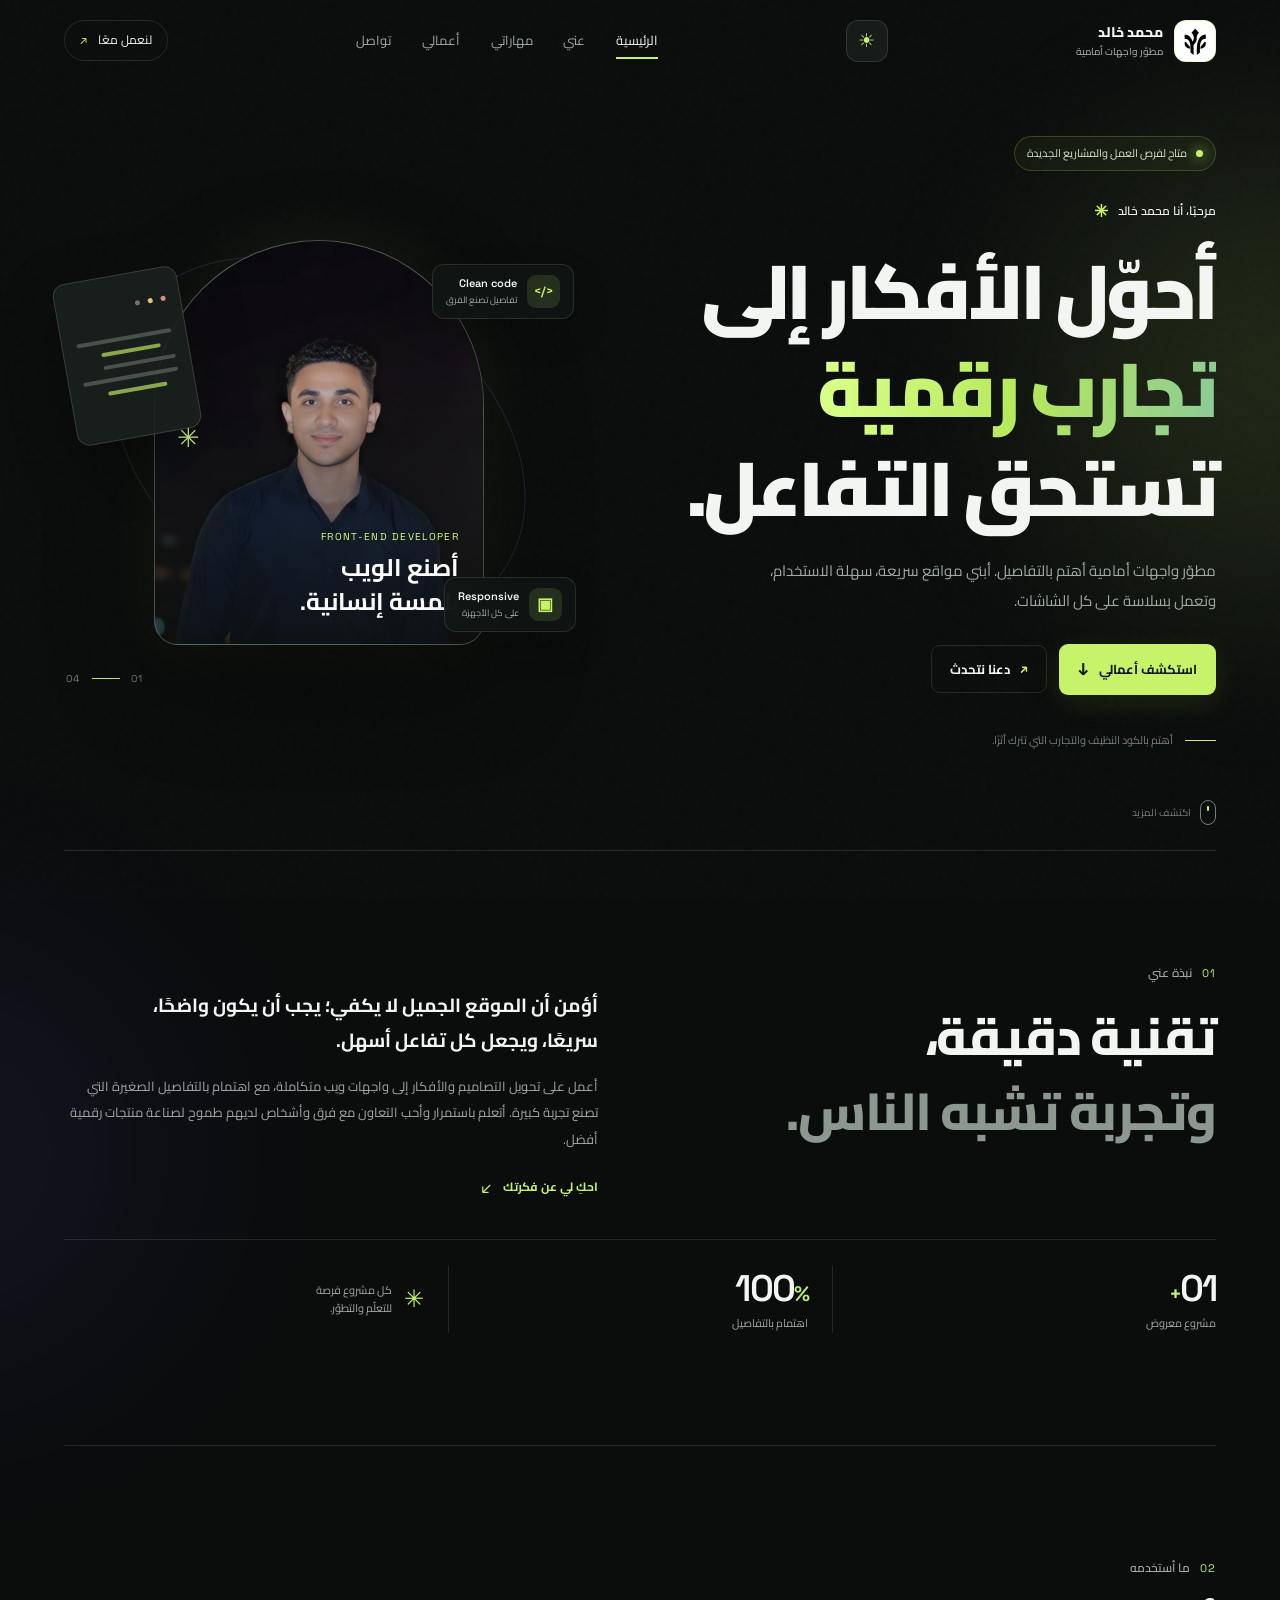
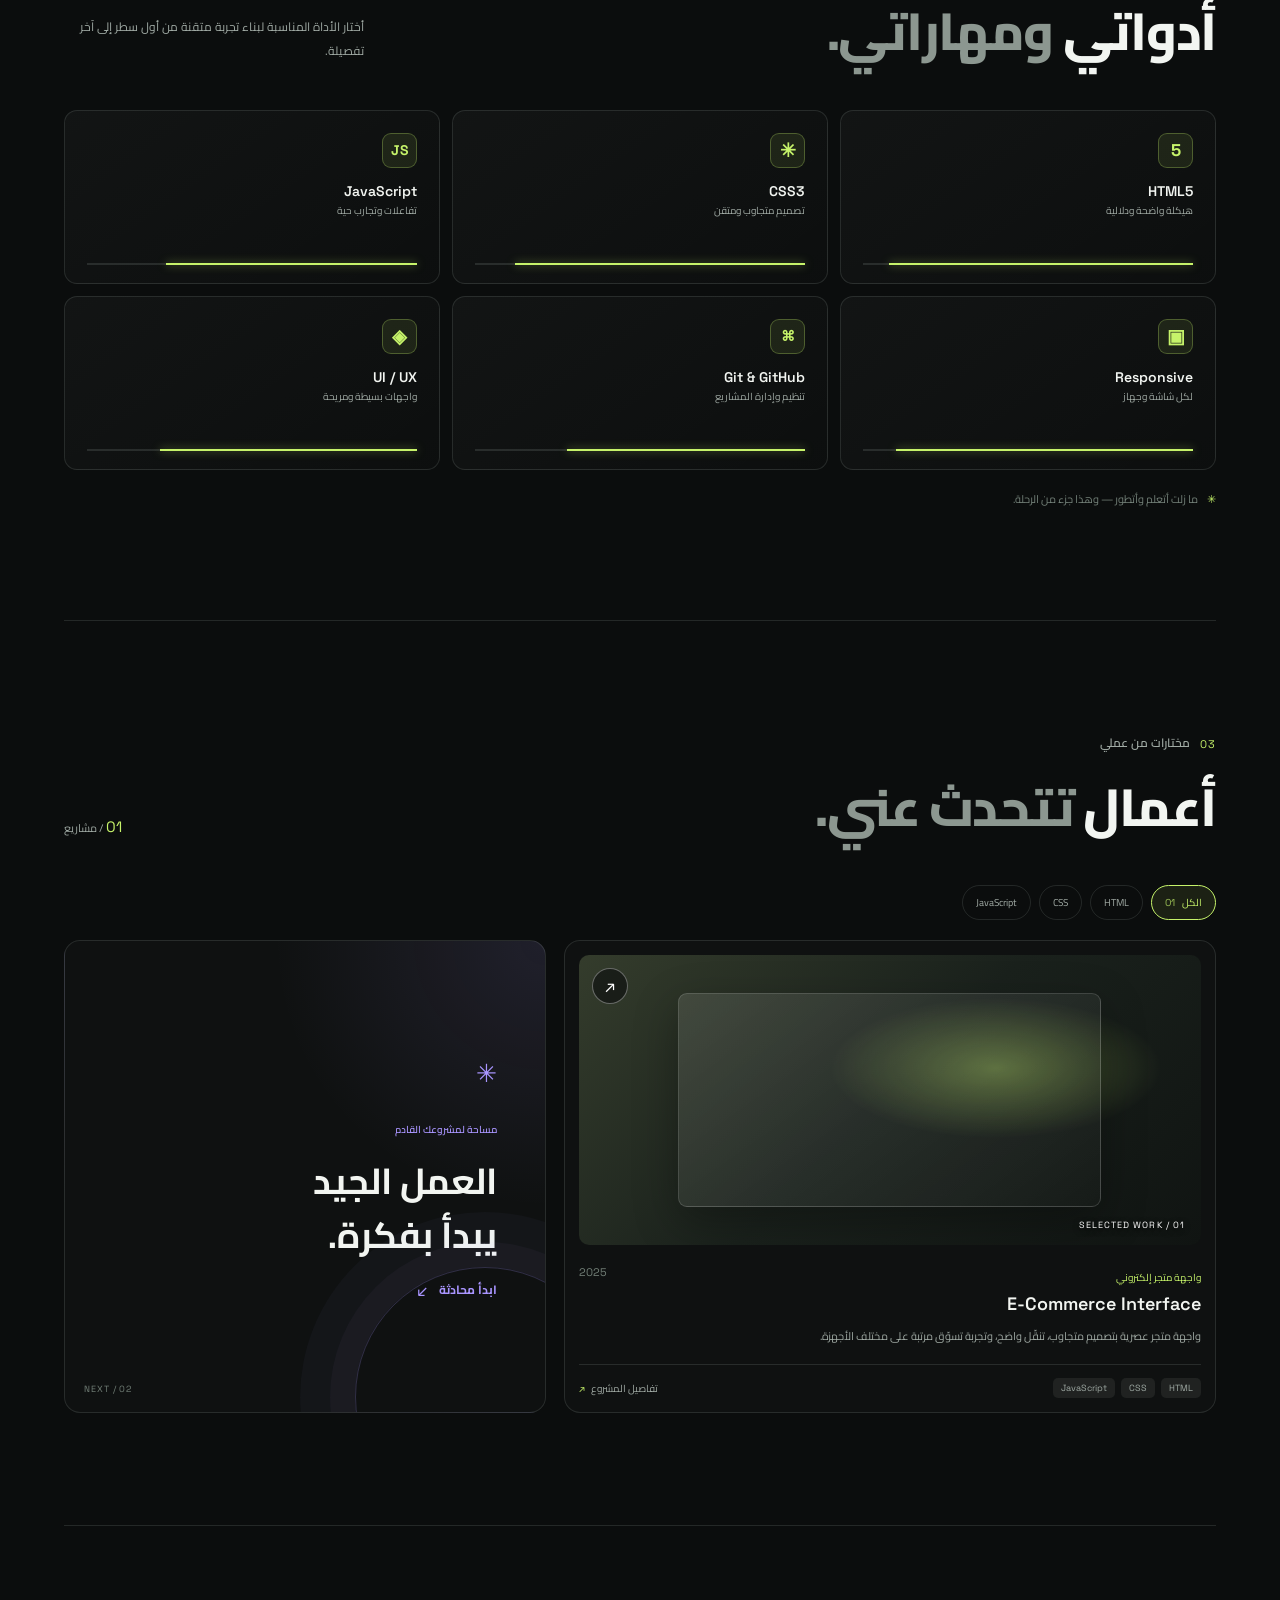
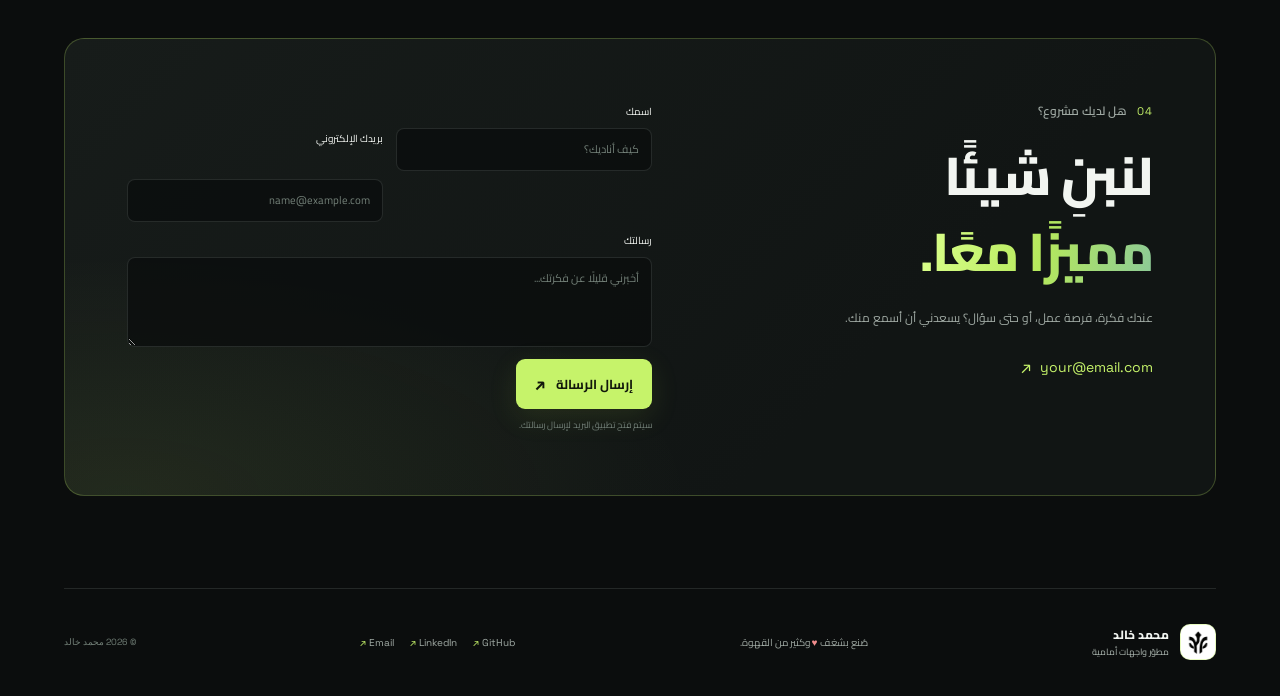
==== commit 24c82c3e: "update responsive mobile" ====
--- a/Client/index.html
+++ b/Client/index.html
@@ -4,136 +4,651 @@
   <meta charset="UTF-8">
   <meta name="viewport" content="width=device-width, initial-scale=1.0">
   <meta name="theme-color" content="#0b0d0d">
+
+  <!-- SEO -->
   <meta name="description" content="معرض أعمال محمد خالد — مطوّر واجهات أمامية أصمم تجارب ويب عصرية وسريعة ومتجاوبة.">
   <meta name="author" content="Mohammed Khaled">
+  <meta name="robots" content="index, follow">
+
+  <!-- Open Graph -->
   <meta property="og:type" content="website">
   <meta property="og:title" content="محمد خالد | مطوّر واجهات أمامية">
   <meta property="og:description" content="أحوّل الأفكار إلى تجارب رقمية تستحق التفاعل.">
+  <meta property="og:locale" content="ar_EG">
+  <meta property="og:site_name" content="Mohammed Khaled Portfolio">
+  <meta property="og:image" content="https://your-domain.com/assets/IMAGES/og-image.png">
+
+  <!-- Twitter -->
+  <meta name="twitter:card" content="summary_large_image">
+  <meta name="twitter:title" content="محمد خالد | مطوّر واجهات أمامية">
+  <meta name="twitter:description" content="أحوّل الأفكار إلى تجارب رقمية تستحق التفاعل.">
+  <meta name="twitter:image" content="https://your-domain.com/assets/IMAGES/og-image.png">
+
+  <!-- Canonical -->
+  <link rel="canonical" href="https://your-domain.com/">
+
   <title>محمد خالد | مطوّر واجهات أمامية</title>
+
+  <!-- Fonts -->
   <link rel="preconnect" href="https://fonts.googleapis.com">
   <link rel="preconnect" href="https://fonts.gstatic.com" crossorigin>
+
   <link href="https://fonts.googleapis.com/css2?family=Cairo:wght@400;500;600;700;800;900&family=Space+Grotesk:wght@400;500;600;700&display=swap" rel="stylesheet">
+
+  <!-- CSS -->
   <link rel="stylesheet" href="assets/STYLING/main.css">
   <link rel="stylesheet" href="assets/STYLING/responsive.css">
+
+  <!-- JavaScript -->
   <script src="assets/APPS/app.js" defer></script>
 </head>
+
 <body>
+
   <a class="skip-link" href="#main">انتقل إلى المحتوى</a>
-  <div class="page-glow page-glow-one" aria-hidden="true"></div>
-  <div class="page-glow page-glow-two" aria-hidden="true"></div>
-
+
+
+
+  <!-- Header -->
   <header class="site-header" id="home-header">
+
     <a class="brand" href="#home" aria-label="محمد خالد — الصفحة الرئيسية">
-      <img class="brand-logo" src="assets/IMAGES/٢٠٢٥٠٩٠٢_١٤٥٧٥٧.jpg" alt="شعار محمد خالد" width="42" height="42">
-      <span class="brand-name">محمد خالد<small>مطوّر واجهات أمامية</small></span>
+
+      <img
+        class="brand-logo"
+        src="assets/IMAGES/٢٠٢٥٠٩٠٢_١٤٥٧٥٧.jpg"
+        alt="شعار محمد خالد"
+        width="42"
+        height="42"
+      >
+
+      <span class="brand-name">
+        محمد خالد
+        <small>مطوّر واجهات أمامية</small>
+      </span>
+
     </a>
-    <button class="menu-toggle" id="menu" type="button" aria-label="فتح القائمة" aria-expanded="false" aria-controls="primary-nav">
-      <span></span><span></span>
+    <button
+      class="menu-toggle"
+      id="menu"
+      type="button"
+      aria-label="فتح القائمة"
+      aria-expanded="false"
+      aria-controls="primary-nav"
+    >
+      <span></span>
+      <span></span>
     </button>
-    <button class="theme-toggle" id="theme-toggle" type="button" aria-label="تفعيل الوضع النهاري" title="تفعيل الوضع النهاري"><span class="theme-toggle-icon" aria-hidden="true">☀</span></button>
-      <a class="nav-link active" href="#home">الرئيسية</a>
+
+    <button
+      class="theme-toggle"
+      id="theme-toggle"
+      type="button"
+      aria-label="تفعيل الوضع النهاري"
+      title="تفعيل الوضع النهاري"
+    >
+      <span class="theme-toggle-icon" aria-hidden="true">☀</span>
+    </button>
+    <!-- Navigation -->
+    <nav
+      class="primary-nav"
+      id="primary-nav"
+      aria-label="القائمة الرئيسية"
+    >
+
+      <a class="nav-link active" href="#home" aria-current="page">الرئيسية</a>
       <a class="nav-link" href="#about">عني</a>
       <a class="nav-link" href="#skills">مهاراتي</a>
       <a class="nav-link" href="#projects">أعمالي</a>
       <a class="nav-link" href="#contact">تواصل</a>
+
     </nav>
-    <a class="header-cta" href="#contact">لنعمل معًا <span aria-hidden="true">↗</span></a>
+
+    <a class="header-cta" href="#contact">
+      لنعمل معًا
+      <span aria-hidden="true">↗</span>
+    </a>
+
   </header>
 
+  <!-- Main -->
   <main id="main">
+  <div class="page-glow page-glow-one" aria-hidden="true"></div>
+  <div class="page-glow page-glow-two" aria-hidden="true"></div>
+    <!-- Hero -->
     <section class="hero section-wrap" id="home">
+
       <div class="hero-copy">
-        <div class="availability"><span class="availability-dot"></span> متاح لفرص العمل والمشاريع الجديدة</div>
-        <p class="eyebrow">مرحبًا، أنا محمد خالد <span class="wave" aria-hidden="true">✳</span></p>
-        <h1>أحوّل الأفكار إلى<br><span class="gradient-text">تجارب رقمية</span><br>تستحق التفاعل.</h1>
-        <p class="hero-description">مطوّر واجهات أمامية أهتم بالتفاصيل. أبني مواقع سريعة، سهلة الاستخدام، وتعمل بسلاسة على كل الشاشات.</p>
+
+        <div class="availability">
+          <span class="availability-dot"></span>
+          متاح لفرص العمل والمشاريع الجديدة
+        </div>
+
+        <p class="eyebrow">
+          مرحبًا، أنا محمد خالد
+          <span class="wave" aria-hidden="true">✳</span>
+        </p>
+
+        <h1>
+          أحوّل الأفكار إلى<br>
+          <span class="gradient-text">تجارب رقمية</span><br>
+          تستحق التفاعل.
+        </h1>
+
+        <p class="hero-description">
+          مطوّر واجهات أمامية أهتم بالتفاصيل. أبني مواقع سريعة،
+          سهلة الاستخدام، وتعمل بسلاسة على كل الشاشات.
+        </p>
+
         <div class="hero-actions">
-          <a class="button button-primary" href="#projects">استكشف أعمالي <span aria-hidden="true">↓</span></a>
-          <a class="button button-quiet" href="#contact"><span class="play-icon" aria-hidden="true">↗</span> دعنا نتحدث</a>
-        </div>
-        <div class="hero-footnote"><span class="footnote-line"></span><span>أهتم بالكود النظيف والتجارب التي تترك أثرًا.</span></div>
+
+          <a class="button button-primary" href="#projects">
+            استكشف أعمالي
+            <span aria-hidden="true">↓</span>
+          </a>
+
+          <a class="button button-quiet" href="#contact">
+            <span class="play-icon" aria-hidden="true">↗</span>
+            دعنا نتحدث
+          </a>
+
+        </div>
+
+        <div class="hero-footnote">
+          <span class="footnote-line"></span>
+          <span>أهتم بالكود النظيف والتجارب التي تترك أثرًا.</span>
+        </div>
+
       </div>
 
       <div class="hero-art" aria-label="بطاقة تعريفية لمحمد خالد">
+
         <div class="art-orbit orbit-one" aria-hidden="true"></div>
         <div class="art-orbit orbit-two" aria-hidden="true"></div>
-        <div class="art-card card-back" aria-hidden="true"><span class="code-dot"></span><span class="code-dot"></span><span class="code-dot"></span><div class="code-lines"><i></i><i></i><i></i><i></i><i></i></div></div>
+
+        <div class="art-card card-back" aria-hidden="true">
+
+          <span class="code-dot"></span>
+          <span class="code-dot"></span>
+          <span class="code-dot"></span>
+
+          <div class="code-lines">
+            <i></i>
+            <i></i>
+            <i></i>
+            <i></i>
+            <i></i>
+          </div>
+
+        </div>
+
         <div class="portrait-frame">
-          <div class="portrait-topline"><span>MK / 2025</span><span class="portrait-status">● ONLINE</span></div>
-          <img src="assets/IMAGES/personal.png" alt="صورة محمد خالد" class="portrait" onerror="this.style.display='none'; this.parentElement.classList.add('portrait-fallback')">
-          <div class="portrait-caption"><span class="caption-kicker">FRONT-END DEVELOPER</span><strong>أصنع الويب<br>بلمسة إنسانية.</strong></div>
+
+          <div class="portrait-topline">
+            <span>MK / 2025</span>
+            <span class="portrait-status">● ONLINE</span>
+          </div>
+
+          <img
+            src="assets/IMAGES/personal.png"
+            alt="صورة محمد خالد"
+            class="portrait"
+            width="500"
+            height="600"
+            onerror="this.style.display='none'; this.parentElement.classList.add('portrait-fallback')"
+          >
+
+          <div class="portrait-caption">
+            <span class="caption-kicker">FRONT-END DEVELOPER</span>
+            <strong>
+              أصنع الويب<br>
+              بلمسة إنسانية.
+            </strong>
+          </div>
+
           <span class="portrait-spark" aria-hidden="true">✳</span>
-        </div>
-        <div class="floating-chip chip-code"><span class="chip-icon">&lt;/&gt;</span><span><b>Clean code</b><small>تفاصيل تصنع الفرق</small></span></div>
-        <div class="floating-chip chip-responsive"><span class="responsive-icon" aria-hidden="true">▣</span><span><b>Responsive</b><small>على كل الأجهزة</small></span></div>
+
+        </div>
+
+        <div class="floating-chip chip-code">
+
+          <span class="chip-icon">&lt;/&gt;</span>
+
+          <span>
+            <b>Clean code</b>
+            <small>تفاصيل تصنع الفرق</small>
+          </span>
+
+        </div>
+
+        <div class="floating-chip chip-responsive">
+
+          <span class="responsive-icon" aria-hidden="true">▣</span>
+
+          <span>
+            <b>Responsive</b>
+            <small>على كل الأجهزة</small>
+          </span>
+
+        </div>
+
         <span class="art-index">01 <i></i> 04</span>
-      </div>
-      <a class="scroll-cue" href="#about"><span class="scroll-mouse"></span> اكتشف المزيد</a>
+
+      </div>
+
+      <a class="scroll-cue" href="#about">
+        <span class="scroll-mouse"></span>
+        اكتشف المزيد
+      </a>
+
     </section>
 
+    <!-- About -->
     <section class="about section-wrap section-block" id="about">
-      <div class="section-heading"><p class="eyebrow"><span class="section-number">01</span> نبذة عني</p><h2>تقنية دقيقة،<br><span class="muted-heading">وتجربة تشبه الناس.</span></h2></div>
+
+      <div class="section-heading">
+
+        <p class="eyebrow">
+          <span class="section-number">01</span>
+          نبذة عني
+        </p>
+
+        <h2>
+          تقنية دقيقة،<br>
+          <span class="muted-heading">وتجربة تشبه الناس.</span>
+        </h2>
+
+      </div>
+
       <div class="about-content">
-        <p class="about-lead">أؤمن أن الموقع الجميل لا يكفي؛ يجب أن يكون واضحًا، سريعًا، ويجعل كل تفاعل أسهل.</p>
-        <p class="about-copy">أعمل على تحويل التصاميم والأفكار إلى واجهات ويب متكاملة، مع اهتمام بالتفاصيل الصغيرة التي تصنع تجربة كبيرة. أتعلم باستمرار وأحب التعاون مع فرق وأشخاص لديهم طموح لصناعة منتجات رقمية أفضل.</p>
-        <a class="text-link" href="#contact">احكِ لي عن فكرتك <span aria-hidden="true">↙</span></a>
-      </div>
+
+        <p class="about-lead">
+          أؤمن أن الموقع الجميل لا يكفي؛ يجب أن يكون واضحًا،
+          سريعًا، ويجعل كل تفاعل أسهل.
+        </p>
+
+        <p class="about-copy">
+          أعمل على تحويل التصاميم والأفكار إلى واجهات ويب متكاملة،
+          مع اهتمام بالتفاصيل الصغيرة التي تصنع تجربة كبيرة.
+          أتعلم باستمرار وأحب التعاون مع فرق وأشخاص لديهم طموح
+          لصناعة منتجات رقمية أفضل.
+        </p>
+
+        <a class="text-link" href="#contact">
+          احكِ لي عن فكرتك
+          <span aria-hidden="true">↙</span>
+        </a>
+
+      </div>
+
       <div class="about-stats">
-        <div class="stat"><strong>01<span>+</span></strong><span>مشروع معروض</span></div>
-        <div class="stat"><strong>100<span>%</span></strong><span>اهتمام بالتفاصيل</span></div>
-        <div class="stat stat-note"><span class="stat-star">✳</span><span>كل مشروع فرصة<br>للتعلّم والتطوّر.</span></div>
-      </div>
+
+        <div class="stat">
+          <strong>01<span>+</span></strong>
+          <span>مشروع معروض</span>
+        </div>
+
+        <div class="stat">
+          <strong>100<span>%</span></strong>
+          <span>اهتمام بالتفاصيل</span>
+        </div>
+
+        <div class="stat stat-note">
+          <span class="stat-star">✳</span>
+          <span>
+            كل مشروع فرصة<br>
+            للتعلّم والتطوّر.
+          </span>
+        </div>
+
+      </div>
+
     </section>
 
+    <!-- Skills -->
     <section class="skills section-wrap section-block" id="skills">
-      <div class="section-heading heading-row"><div><p class="eyebrow"><span class="section-number">02</span> ما أستخدمه</p><h2>أدواتي <span class="muted-heading">ومهاراتي.</span></h2></div><p class="section-side-copy">أختار الأداة المناسبة لبناء تجربة متقنة من أول سطر إلى آخر تفصيلة.</p></div>
+
+      <div class="section-heading heading-row">
+
+        <div>
+
+          <p class="eyebrow">
+            <span class="section-number">02</span>
+            ما أستخدمه
+          </p>
+
+          <h2>
+            أدواتي
+            <span class="muted-heading">ومهاراتي.</span>
+          </h2>
+
+        </div>
+
+        <p class="section-side-copy">
+          أختار الأداة المناسبة لبناء تجربة متقنة من أول سطر
+          إلى آخر تفصيلة.
+        </p>
+
+      </div>
+
       <div class="skills-grid">
-        <article class="skill-card"><span class="skill-icon html-icon">5</span><h3>HTML5</h3><p>هيكلة واضحة ودلالية</p><span class="skill-level"><i style="--level:92%"></i></span></article>
-        <article class="skill-card"><span class="skill-icon css-icon">✳</span><h3>CSS3</h3><p>تصميم متجاوب ومتقن</p><span class="skill-level"><i style="--level:88%"></i></span></article>
-        <article class="skill-card"><span class="skill-icon js-icon">JS</span><h3>JavaScript</h3><p>تفاعلات وتجارب حية</p><span class="skill-level"><i style="--level:76%"></i></span></article>
-        <article class="skill-card"><span class="skill-icon responsive-skill">▣</span><h3>Responsive</h3><p>لكل شاشة وجهاز</p><span class="skill-level"><i style="--level:90%"></i></span></article>
-        <article class="skill-card"><span class="skill-icon git-icon">⌘</span><h3>Git &amp; GitHub</h3><p>تنظيم وإدارة المشاريع</p><span class="skill-level"><i style="--level:72%"></i></span></article>
-        <article class="skill-card"><span class="skill-icon design-icon">◈</span><h3>UI / UX</h3><p>واجهات بسيطة ومريحة</p><span class="skill-level"><i style="--level:78%"></i></span></article>
-      </div>
-      <div class="skills-note"><span>✳</span> ما زلت أتعلم وأتطور — وهذا جزء من الرحلة.</div>
+
+        <article class="skill-card">
+          <span class="skill-icon html-icon">5</span>
+          <h3>HTML5</h3>
+          <p>هيكلة واضحة ودلالية</p>
+          <span class="skill-level"><i style="--level:92%"></i></span>
+        </article>
+
+        <article class="skill-card">
+          <span class="skill-icon css-icon">✳</span>
+          <h3>CSS3</h3>
+          <p>تصميم متجاوب ومتقن</p>
+          <span class="skill-level"><i style="--level:88%"></i></span>
+        </article>
+
+        <article class="skill-card">
+          <span class="skill-icon js-icon">JS</span>
+          <h3>JavaScript</h3>
+          <p>تفاعلات وتجارب حية</p>
+          <span class="skill-level"><i style="--level:76%"></i></span>
+        </article>
+
+        <article class="skill-card">
+          <span class="skill-icon responsive-skill">▣</span>
+          <h3>Responsive</h3>
+          <p>لكل شاشة وجهاز</p>
+          <span class="skill-level"><i style="--level:90%"></i></span>
+        </article>
+
+        <article class="skill-card">
+          <span class="skill-icon git-icon">⌘</span>
+          <h3>Git &amp; GitHub</h3>
+          <p>تنظيم وإدارة المشاريع</p>
+          <span class="skill-level"><i style="--level:72%"></i></span>
+        </article>
+
+        <article class="skill-card">
+          <span class="skill-icon design-icon">◈</span>
+          <h3>UI / UX</h3>
+          <p>واجهات بسيطة ومريحة</p>
+          <span class="skill-level"><i style="--level:78%"></i></span>
+        </article>
+
+      </div>
+
+      <div class="skills-note">
+        <span>✳</span>
+        ما زلت أتعلم وأتطور — وهذا جزء من الرحلة.
+      </div>
+
     </section>
 
+    <!-- Projects -->
     <section class="projects section-wrap section-block" id="projects">
-      <div class="section-heading heading-row"><div><p class="eyebrow"><span class="section-number">03</span> مختارات من عملي</p><h2>أعمال <span class="muted-heading">تتحدث عني.</span></h2></div><span class="project-counter"><b id="project-count">01</b> / مشاريع</span></div>
-      <div class="project-filters" role="group" aria-label="تصفية المشاريع"><button class="filter-button active" type="button" data-filter="all">الكل <span>01</span></button><button class="filter-button" type="button" data-filter="html">HTML</button><button class="filter-button" type="button" data-filter="css">CSS</button><button class="filter-button" type="button" data-filter="js">JavaScript</button></div>
+
+      <div class="section-heading heading-row">
+
+        <div>
+
+          <p class="eyebrow">
+            <span class="section-number">03</span>
+            مختارات من عملي
+          </p>
+
+          <h2>
+            أعمال
+            <span class="muted-heading">تتحدث عني.</span>
+          </h2>
+
+        </div>
+
+        <span class="project-counter">
+          <b id="project-count">01</b>
+          / مشاريع
+        </span>
+
+      </div>
+
+      <div class="project-filters" role="group" aria-label="تصفية المشاريع">
+
+        <button class="filter-button active" type="button" data-filter="all">
+          الكل <span>01</span>
+        </button>
+
+        <button class="filter-button" type="button" data-filter="html">
+          HTML
+        </button>
+
+        <button class="filter-button" type="button" data-filter="css">
+          CSS
+        </button>
+
+        <button class="filter-button" type="button" data-filter="js">
+          JavaScript
+        </button>
+
+      </div>
+
       <div class="projects-grid" id="projects-grid" aria-live="polite">
+
         <article class="project-card" data-technologies="html css js">
-          <a class="project-visual" href="https://res.cloudinary.com/deuirrt5e/image/upload/v1785515158/20260731_192332_ajs5f4.jpg" target="_blank" rel="noopener noreferrer" aria-label="عرض صورة مشروع متجر إلكتروني">
-            <img src="https://res.cloudinary.com/deuirrt5e/image/upload/v1785515158/20260731_192332_ajs5f4.jpg" alt="معاينة واجهة متجر إلكتروني" loading="lazy" onerror="this.parentElement.classList.add('project-image-fallback'); this.remove()">
-            <span class="project-open" aria-hidden="true">↗</span><span class="project-visual-label">SELECTED WORK / 01</span>
+
+          <a
+            class="project-visual"
+            href="https://res.cloudinary.com/deuirrt5e/image/upload/v1785515158/20260731_192332_ajs5f4.jpg"
+            target="_blank"
+            rel="noopener noreferrer"
+            aria-label="عرض صورة مشروع متجر إلكتروني"
+          >
+
+            <img
+              src="https://res.cloudinary.com/deuirrt5e/image/upload/v1785515158/20260731_192332_ajs5f4.jpg"
+              alt="معاينة واجهة متجر إلكتروني"
+              loading="lazy"
+              onerror="this.parentElement.classList.add('project-image-fallback'); this.remove()"
+            >
+
+            <span class="project-open" aria-hidden="true">↗</span>
+            <span class="project-visual-label">SELECTED WORK / 01</span>
+
           </a>
-          <div class="project-info"><div><span class="project-type">واجهة متجر إلكتروني</span><h3>E-Commerce Interface</h3></div><span class="project-year">2025</span></div>
-          <p class="project-description">واجهة متجر عصرية بتصميم متجاوب، تنقّل واضح، وتجربة تسوّق مرتبة على مختلف الأجهزة.</p>
-          <div class="project-bottom"><div class="tag-list"><span>HTML</span><span>CSS</span><span>JavaScript</span></div><a class="project-link" href="#contact" aria-label="اسألني عن مشروع المتجر">تفاصيل المشروع <span aria-hidden="true">↗</span></a></div>
+
+          <div class="project-info">
+
+            <div>
+              <span class="project-type">واجهة متجر إلكتروني</span>
+              <h3>E-Commerce Interface</h3>
+            </div>
+
+            <span class="project-year">2025</span>
+
+          </div>
+
+          <p class="project-description">
+            واجهة متجر عصرية بتصميم متجاوب، تنقّل واضح،
+            وتجربة تسوّق مرتبة على مختلف الأجهزة.
+          </p>
+
+          <div class="project-bottom">
+
+            <div class="tag-list">
+              <span>HTML</span>
+              <span>CSS</span>
+              <span>JavaScript</span>
+            </div>
+
+            <a class="project-link" href="#contact" aria-label="اسألني عن مشروع المتجر">
+              تفاصيل المشروع
+              <span aria-hidden="true">↗</span>
+            </a>
+
+          </div>
+
         </article>
-        <div class="project-coming"><span class="coming-star">✳</span><p class="eyebrow">مساحة لمشروعك القادم</p><h3>العمل الجيد<br>يبدأ بفكرة.</h3><a href="#contact" class="text-link">ابدأ محادثة <span aria-hidden="true">↙</span></a><span class="coming-index">NEXT / 02</span></div>
-      </div>
+
+        <div class="project-coming">
+
+          <span class="coming-star">✳</span>
+
+          <p class="eyebrow">مساحة لمشروعك القادم</p>
+
+          <h3>
+            العمل الجيد<br>
+            يبدأ بفكرة.
+          </h3>
+
+          <a href="#contact" class="text-link">
+            ابدأ محادثة
+            <span aria-hidden="true">↙</span>
+          </a>
+
+          <span class="coming-index">NEXT / 02</span>
+
+        </div>
+
+      </div>
+
     </section>
 
+    <!-- Contact -->
     <section class="contact section-wrap section-block" id="contact">
+
       <div class="contact-panel">
-        <div class="contact-copy"><p class="eyebrow"><span class="section-number">04</span> هل لديك مشروع؟</p><h2>لنبنِ شيئًا<br><span class="gradient-text">مميزًا معًا.</span></h2><p>عندك فكرة، فرصة عمل، أو حتى سؤال؟ يسعدني أن أسمع منك.</p><a class="contact-email" href="mailto:your@email.com">your@email.com <span aria-hidden="true">↗</span></a></div>
+
+        <div class="contact-copy">
+
+          <p class="eyebrow">
+            <span class="section-number">04</span>
+            هل لديك مشروع؟
+          </p>
+
+          <h2>
+            لنبنِ شيئًا<br>
+            <span class="gradient-text">مميزًا معًا.</span>
+          </h2>
+
+          <p>
+            عندك فكرة، فرصة عمل، أو حتى سؤال؟
+            يسعدني أن أسمع منك.
+          </p>
+
+          <a class="contact-email" href="mailto:your@email.com">
+            your@email.com
+            <span aria-hidden="true">↗</span>
+          </a>
+
+        </div>
+
         <form class="contact-form" id="contact-form">
-          <label for="contact-name">اسمك</label><input id="contact-name" name="name" type="text" placeholder="كيف أناديك؟" required autocomplete="name">
-          <label for="contact-email">بريدك الإلكتروني</label><input id="contact-email" name="email" type="email" placeholder="name@example.com" required autocomplete="email">
-          <label for="contact-message">رسالتك</label><textarea id="contact-message" name="message" rows="3" placeholder="أخبرني قليلًا عن فكرتك..." required></textarea>
-          <button class="button button-primary form-submit" type="submit">إرسال الرسالة <span aria-hidden="true">↗</span></button><p class="form-hint" id="form-hint" aria-live="polite">سيتم فتح تطبيق البريد لإرسال رسالتك.</p>
+
+          <label for="contact-name">اسمك</label>
+
+          <input
+            id="contact-name"
+            name="name"
+            type="text"
+            placeholder="كيف أناديك؟"
+            required
+            autocomplete="name"
+          >
+
+          <label for="contact-email">بريدك الإلكتروني</label>
+
+          <input
+            id="contact-email"
+            name="email"
+            type="email"
+            placeholder="name@example.com"
+            required
+            autocomplete="email"
+          >
+
+          <label for="contact-message">رسالتك</label>
+
+          <textarea
+            id="contact-message"
+            name="message"
+            rows="3"
+            placeholder="أخبرني قليلًا عن فكرتك..."
+            required
+          ></textarea>
+
+          <button class="button button-primary form-submit" type="submit">
+            إرسال الرسالة
+            <span aria-hidden="true">↗</span>
+          </button>
+
+          <p class="form-hint" id="form-hint" aria-live="polite">
+            سيتم فتح تطبيق البريد لإرسال رسالتك.
+          </p>
+
         </form>
-      </div>
+
+      </div>
+
     </section>
+
   </main>
 
+  <!-- Footer -->
   <footer class="site-footer section-wrap">
-    <a class="brand footer-brand" href="#home"><img class="brand-logo" src="assets/IMAGES/٢٠٢٥٠٩٠٢_١٤٥٧٥٧.jpg" alt="شعار محمد خالد" width="36" height="36"><span class="brand-name">محمد خالد<small>مطوّر واجهات أمامية</small></span></a>
-    <p>صُنع بشغف <span class="footer-heart">♥</span> وكثير من القهوة.</p>
-    <div class="social-links"><a href="https://github.com/username" target="_blank" rel="noopener noreferrer">GitHub <span>↗</span></a><a href="https://linkedin.com/in/username" target="_blank" rel="noopener noreferrer">LinkedIn <span>↗</span></a><a href="mailto:your@email.com">Email <span>↗</span></a></div>
-    <span class="copyright">© <span id="year">2025</span> محمد خالد</span>
+
+    <a class="brand footer-brand" href="#home">
+
+      <img
+        class="brand-logo"
+        src="assets/IMAGES/٢٠٢٥٠٩٠٢_١٤٥٧٥٧.jpg"
+        alt="شعار محمد خالد"
+        width="36"
+        height="36"
+      >
+
+      <span class="brand-name">
+        محمد خالد
+        <small>مطوّر واجهات أمامية</small>
+      </span>
+
+    </a>
+
+    <p>
+      صُنع بشغف
+      <span class="footer-heart">♥</span>
+      وكثير من القهوة.
+    </p>
+
+    <div class="social-links">
+
+      <a href="https://github.com/username" target="_blank" rel="noopener noreferrer">
+        GitHub <span aria-hidden="true">↗</span>
+      </a>
+
+      <a href="https://linkedin.com/in/username" target="_blank" rel="noopener noreferrer">
+        LinkedIn <span aria-hidden="true">↗</span>
+      </a>
+
+      <a href="mailto:your@email.com">
+        Email <span aria-hidden="true">↗</span>
+      </a>
+
+    </div>
+
+    <span class="copyright">
+      © <span id="year">2025</span> محمد خالد
+    </span>
+
   </footer>
-  <button class="back-to-top" id="back-to-top" type="button" aria-label="العودة إلى الأعلى">↑</button>
+
+  <!-- Back To Top -->
+  <button
+    class="back-to-top"
+    id="back-to-top"
+    type="button"
+    aria-label="العودة إلى الأعلى"
+  >
+    ↑
+  </button>
+
 </body>
 </html>
--- a/Client/assets/STYLING/main.css
+++ b/Client/assets/STYLING/main.css
@@ -422,3 +422,4 @@
   *, *::before, *::after { scroll-behavior: auto !important; animation-duration: .01ms !important; animation-iteration-count: 1 !important; transition-duration: .01ms !important; }
   .reveal { transform: none; opacity: 1; }
 }
+main { position: relative; overflow-x: clip; }
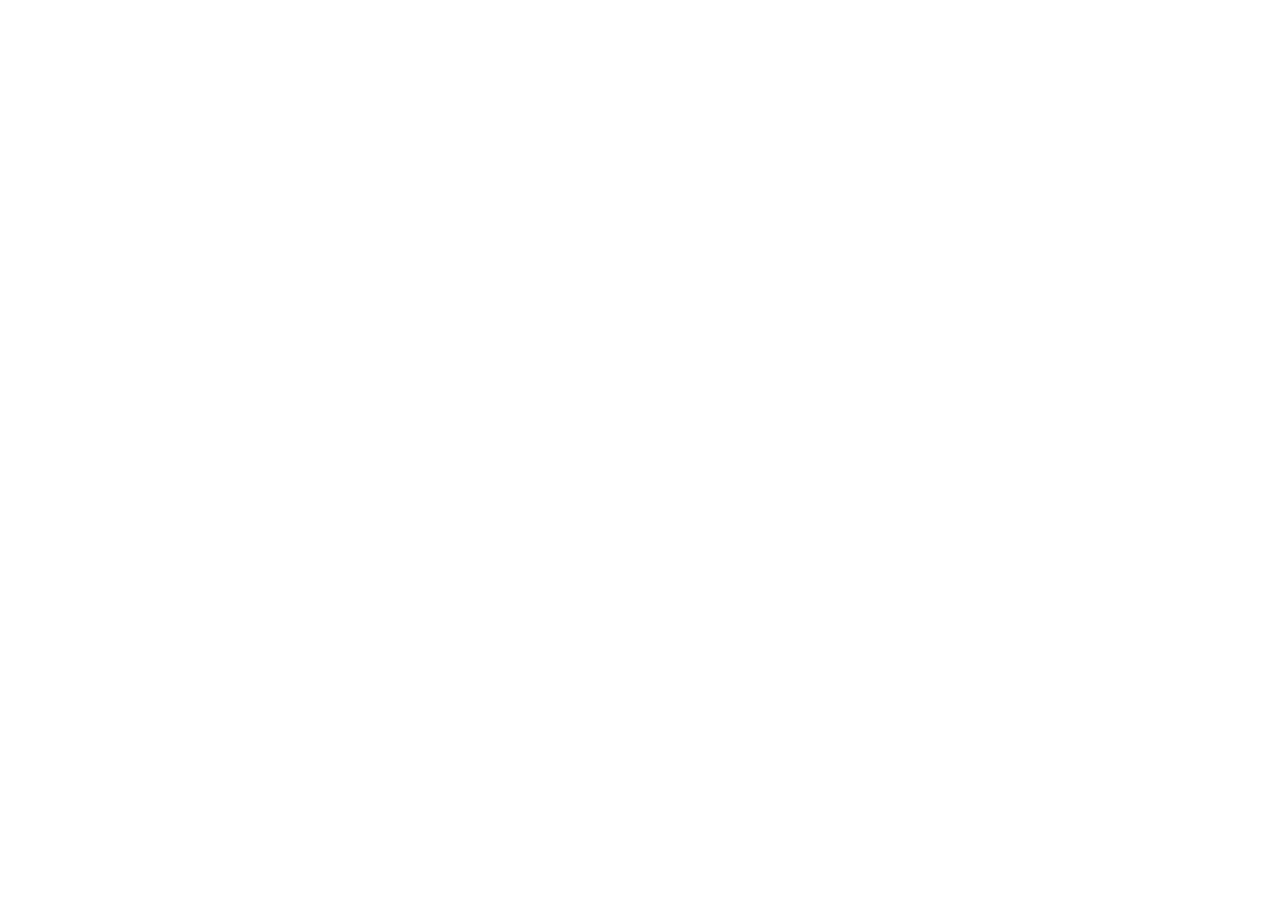
==== commit ce588185: "update" ====
--- a/Client/index.html
+++ b/Client/index.html
@@ -1,654 +1,16 @@
-<!doctype html>
-<html lang="ar" dir="rtl">
+<!DOCTYPE html>
+<html lang="en">
 <head>
   <meta charset="UTF-8">
   <meta name="viewport" content="width=device-width, initial-scale=1.0">
-  <meta name="theme-color" content="#0b0d0d">
-
-  <!-- SEO -->
-  <meta name="description" content="معرض أعمال محمد خالد — مطوّر واجهات أمامية أصمم تجارب ويب عصرية وسريعة ومتجاوبة.">
-  <meta name="author" content="Mohammed Khaled">
-  <meta name="robots" content="index, follow">
-
-  <!-- Open Graph -->
-  <meta property="og:type" content="website">
-  <meta property="og:title" content="محمد خالد | مطوّر واجهات أمامية">
-  <meta property="og:description" content="أحوّل الأفكار إلى تجارب رقمية تستحق التفاعل.">
-  <meta property="og:locale" content="ar_EG">
-  <meta property="og:site_name" content="Mohammed Khaled Portfolio">
-  <meta property="og:image" content="https://your-domain.com/assets/IMAGES/og-image.png">
-
-  <!-- Twitter -->
-  <meta name="twitter:card" content="summary_large_image">
-  <meta name="twitter:title" content="محمد خالد | مطوّر واجهات أمامية">
-  <meta name="twitter:description" content="أحوّل الأفكار إلى تجارب رقمية تستحق التفاعل.">
-  <meta name="twitter:image" content="https://your-domain.com/assets/IMAGES/og-image.png">
-
-  <!-- Canonical -->
-  <link rel="canonical" href="https://your-domain.com/">
-
-  <title>محمد خالد | مطوّر واجهات أمامية</title>
-
-  <!-- Fonts -->
-  <link rel="preconnect" href="https://fonts.googleapis.com">
-  <link rel="preconnect" href="https://fonts.gstatic.com" crossorigin>
-
-  <link href="https://fonts.googleapis.com/css2?family=Cairo:wght@400;500;600;700;800;900&family=Space+Grotesk:wght@400;500;600;700&display=swap" rel="stylesheet">
-
-  <!-- CSS -->
-  <link rel="stylesheet" href="assets/STYLING/main.css">
-  <link rel="stylesheet" href="assets/STYLING/responsive.css">
-
-  <!-- JavaScript -->
-  <script src="assets/APPS/app.js" defer></script>
+  <meta http-equiv="X-UA-Compatible" content="ie=edge">
+  <title>معرض اعمالي - طور نفسك وابني موقعك الالكتروني</title>
+  
+  <!-- styling directory css -->
+  
+  <link rel="stylesheet" href="style.css">
 </head>
-
 <body>
-
-  <a class="skip-link" href="#main">انتقل إلى المحتوى</a>
-
-
-
-  <!-- Header -->
-  <header class="site-header" id="home-header">
-
-    <a class="brand" href="#home" aria-label="محمد خالد — الصفحة الرئيسية">
-
-      <img
-        class="brand-logo"
-        src="assets/IMAGES/٢٠٢٥٠٩٠٢_١٤٥٧٥٧.jpg"
-        alt="شعار محمد خالد"
-        width="42"
-        height="42"
-      >
-
-      <span class="brand-name">
-        محمد خالد
-        <small>مطوّر واجهات أمامية</small>
-      </span>
-
-    </a>
-    <button
-      class="menu-toggle"
-      id="menu"
-      type="button"
-      aria-label="فتح القائمة"
-      aria-expanded="false"
-      aria-controls="primary-nav"
-    >
-      <span></span>
-      <span></span>
-    </button>
-
-    <button
-      class="theme-toggle"
-      id="theme-toggle"
-      type="button"
-      aria-label="تفعيل الوضع النهاري"
-      title="تفعيل الوضع النهاري"
-    >
-      <span class="theme-toggle-icon" aria-hidden="true">☀</span>
-    </button>
-    <!-- Navigation -->
-    <nav
-      class="primary-nav"
-      id="primary-nav"
-      aria-label="القائمة الرئيسية"
-    >
-
-      <a class="nav-link active" href="#home" aria-current="page">الرئيسية</a>
-      <a class="nav-link" href="#about">عني</a>
-      <a class="nav-link" href="#skills">مهاراتي</a>
-      <a class="nav-link" href="#projects">أعمالي</a>
-      <a class="nav-link" href="#contact">تواصل</a>
-
-    </nav>
-
-    <a class="header-cta" href="#contact">
-      لنعمل معًا
-      <span aria-hidden="true">↗</span>
-    </a>
-
-  </header>
-
-  <!-- Main -->
-  <main id="main">
-  <div class="page-glow page-glow-one" aria-hidden="true"></div>
-  <div class="page-glow page-glow-two" aria-hidden="true"></div>
-    <!-- Hero -->
-    <section class="hero section-wrap" id="home">
-
-      <div class="hero-copy">
-
-        <div class="availability">
-          <span class="availability-dot"></span>
-          متاح لفرص العمل والمشاريع الجديدة
-        </div>
-
-        <p class="eyebrow">
-          مرحبًا، أنا محمد خالد
-          <span class="wave" aria-hidden="true">✳</span>
-        </p>
-
-        <h1>
-          أحوّل الأفكار إلى<br>
-          <span class="gradient-text">تجارب رقمية</span><br>
-          تستحق التفاعل.
-        </h1>
-
-        <p class="hero-description">
-          مطوّر واجهات أمامية أهتم بالتفاصيل. أبني مواقع سريعة،
-          سهلة الاستخدام، وتعمل بسلاسة على كل الشاشات.
-        </p>
-
-        <div class="hero-actions">
-
-          <a class="button button-primary" href="#projects">
-            استكشف أعمالي
-            <span aria-hidden="true">↓</span>
-          </a>
-
-          <a class="button button-quiet" href="#contact">
-            <span class="play-icon" aria-hidden="true">↗</span>
-            دعنا نتحدث
-          </a>
-
-        </div>
-
-        <div class="hero-footnote">
-          <span class="footnote-line"></span>
-          <span>أهتم بالكود النظيف والتجارب التي تترك أثرًا.</span>
-        </div>
-
-      </div>
-
-      <div class="hero-art" aria-label="بطاقة تعريفية لمحمد خالد">
-
-        <div class="art-orbit orbit-one" aria-hidden="true"></div>
-        <div class="art-orbit orbit-two" aria-hidden="true"></div>
-
-        <div class="art-card card-back" aria-hidden="true">
-
-          <span class="code-dot"></span>
-          <span class="code-dot"></span>
-          <span class="code-dot"></span>
-
-          <div class="code-lines">
-            <i></i>
-            <i></i>
-            <i></i>
-            <i></i>
-            <i></i>
-          </div>
-
-        </div>
-
-        <div class="portrait-frame">
-
-          <div class="portrait-topline">
-            <span>MK / 2025</span>
-            <span class="portrait-status">● ONLINE</span>
-          </div>
-
-          <img
-            src="assets/IMAGES/personal.png"
-            alt="صورة محمد خالد"
-            class="portrait"
-            width="500"
-            height="600"
-            onerror="this.style.display='none'; this.parentElement.classList.add('portrait-fallback')"
-          >
-
-          <div class="portrait-caption">
-            <span class="caption-kicker">FRONT-END DEVELOPER</span>
-            <strong>
-              أصنع الويب<br>
-              بلمسة إنسانية.
-            </strong>
-          </div>
-
-          <span class="portrait-spark" aria-hidden="true">✳</span>
-
-        </div>
-
-        <div class="floating-chip chip-code">
-
-          <span class="chip-icon">&lt;/&gt;</span>
-
-          <span>
-            <b>Clean code</b>
-            <small>تفاصيل تصنع الفرق</small>
-          </span>
-
-        </div>
-
-        <div class="floating-chip chip-responsive">
-
-          <span class="responsive-icon" aria-hidden="true">▣</span>
-
-          <span>
-            <b>Responsive</b>
-            <small>على كل الأجهزة</small>
-          </span>
-
-        </div>
-
-        <span class="art-index">01 <i></i> 04</span>
-
-      </div>
-
-      <a class="scroll-cue" href="#about">
-        <span class="scroll-mouse"></span>
-        اكتشف المزيد
-      </a>
-
-    </section>
-
-    <!-- About -->
-    <section class="about section-wrap section-block" id="about">
-
-      <div class="section-heading">
-
-        <p class="eyebrow">
-          <span class="section-number">01</span>
-          نبذة عني
-        </p>
-
-        <h2>
-          تقنية دقيقة،<br>
-          <span class="muted-heading">وتجربة تشبه الناس.</span>
-        </h2>
-
-      </div>
-
-      <div class="about-content">
-
-        <p class="about-lead">
-          أؤمن أن الموقع الجميل لا يكفي؛ يجب أن يكون واضحًا،
-          سريعًا، ويجعل كل تفاعل أسهل.
-        </p>
-
-        <p class="about-copy">
-          أعمل على تحويل التصاميم والأفكار إلى واجهات ويب متكاملة،
-          مع اهتمام بالتفاصيل الصغيرة التي تصنع تجربة كبيرة.
-          أتعلم باستمرار وأحب التعاون مع فرق وأشخاص لديهم طموح
-          لصناعة منتجات رقمية أفضل.
-        </p>
-
-        <a class="text-link" href="#contact">
-          احكِ لي عن فكرتك
-          <span aria-hidden="true">↙</span>
-        </a>
-
-      </div>
-
-      <div class="about-stats">
-
-        <div class="stat">
-          <strong>01<span>+</span></strong>
-          <span>مشروع معروض</span>
-        </div>
-
-        <div class="stat">
-          <strong>100<span>%</span></strong>
-          <span>اهتمام بالتفاصيل</span>
-        </div>
-
-        <div class="stat stat-note">
-          <span class="stat-star">✳</span>
-          <span>
-            كل مشروع فرصة<br>
-            للتعلّم والتطوّر.
-          </span>
-        </div>
-
-      </div>
-
-    </section>
-
-    <!-- Skills -->
-    <section class="skills section-wrap section-block" id="skills">
-
-      <div class="section-heading heading-row">
-
-        <div>
-
-          <p class="eyebrow">
-            <span class="section-number">02</span>
-            ما أستخدمه
-          </p>
-
-          <h2>
-            أدواتي
-            <span class="muted-heading">ومهاراتي.</span>
-          </h2>
-
-        </div>
-
-        <p class="section-side-copy">
-          أختار الأداة المناسبة لبناء تجربة متقنة من أول سطر
-          إلى آخر تفصيلة.
-        </p>
-
-      </div>
-
-      <div class="skills-grid">
-
-        <article class="skill-card">
-          <span class="skill-icon html-icon">5</span>
-          <h3>HTML5</h3>
-          <p>هيكلة واضحة ودلالية</p>
-          <span class="skill-level"><i style="--level:92%"></i></span>
-        </article>
-
-        <article class="skill-card">
-          <span class="skill-icon css-icon">✳</span>
-          <h3>CSS3</h3>
-          <p>تصميم متجاوب ومتقن</p>
-          <span class="skill-level"><i style="--level:88%"></i></span>
-        </article>
-
-        <article class="skill-card">
-          <span class="skill-icon js-icon">JS</span>
-          <h3>JavaScript</h3>
-          <p>تفاعلات وتجارب حية</p>
-          <span class="skill-level"><i style="--level:76%"></i></span>
-        </article>
-
-        <article class="skill-card">
-          <span class="skill-icon responsive-skill">▣</span>
-          <h3>Responsive</h3>
-          <p>لكل شاشة وجهاز</p>
-          <span class="skill-level"><i style="--level:90%"></i></span>
-        </article>
-
-        <article class="skill-card">
-          <span class="skill-icon git-icon">⌘</span>
-          <h3>Git &amp; GitHub</h3>
-          <p>تنظيم وإدارة المشاريع</p>
-          <span class="skill-level"><i style="--level:72%"></i></span>
-        </article>
-
-        <article class="skill-card">
-          <span class="skill-icon design-icon">◈</span>
-          <h3>UI / UX</h3>
-          <p>واجهات بسيطة ومريحة</p>
-          <span class="skill-level"><i style="--level:78%"></i></span>
-        </article>
-
-      </div>
-
-      <div class="skills-note">
-        <span>✳</span>
-        ما زلت أتعلم وأتطور — وهذا جزء من الرحلة.
-      </div>
-
-    </section>
-
-    <!-- Projects -->
-    <section class="projects section-wrap section-block" id="projects">
-
-      <div class="section-heading heading-row">
-
-        <div>
-
-          <p class="eyebrow">
-            <span class="section-number">03</span>
-            مختارات من عملي
-          </p>
-
-          <h2>
-            أعمال
-            <span class="muted-heading">تتحدث عني.</span>
-          </h2>
-
-        </div>
-
-        <span class="project-counter">
-          <b id="project-count">01</b>
-          / مشاريع
-        </span>
-
-      </div>
-
-      <div class="project-filters" role="group" aria-label="تصفية المشاريع">
-
-        <button class="filter-button active" type="button" data-filter="all">
-          الكل <span>01</span>
-        </button>
-
-        <button class="filter-button" type="button" data-filter="html">
-          HTML
-        </button>
-
-        <button class="filter-button" type="button" data-filter="css">
-          CSS
-        </button>
-
-        <button class="filter-button" type="button" data-filter="js">
-          JavaScript
-        </button>
-
-      </div>
-
-      <div class="projects-grid" id="projects-grid" aria-live="polite">
-
-        <article class="project-card" data-technologies="html css js">
-
-          <a
-            class="project-visual"
-            href="https://res.cloudinary.com/deuirrt5e/image/upload/v1785515158/20260731_192332_ajs5f4.jpg"
-            target="_blank"
-            rel="noopener noreferrer"
-            aria-label="عرض صورة مشروع متجر إلكتروني"
-          >
-
-            <img
-              src="https://res.cloudinary.com/deuirrt5e/image/upload/v1785515158/20260731_192332_ajs5f4.jpg"
-              alt="معاينة واجهة متجر إلكتروني"
-              loading="lazy"
-              onerror="this.parentElement.classList.add('project-image-fallback'); this.remove()"
-            >
-
-            <span class="project-open" aria-hidden="true">↗</span>
-            <span class="project-visual-label">SELECTED WORK / 01</span>
-
-          </a>
-
-          <div class="project-info">
-
-            <div>
-              <span class="project-type">واجهة متجر إلكتروني</span>
-              <h3>E-Commerce Interface</h3>
-            </div>
-
-            <span class="project-year">2025</span>
-
-          </div>
-
-          <p class="project-description">
-            واجهة متجر عصرية بتصميم متجاوب، تنقّل واضح،
-            وتجربة تسوّق مرتبة على مختلف الأجهزة.
-          </p>
-
-          <div class="project-bottom">
-
-            <div class="tag-list">
-              <span>HTML</span>
-              <span>CSS</span>
-              <span>JavaScript</span>
-            </div>
-
-            <a class="project-link" href="#contact" aria-label="اسألني عن مشروع المتجر">
-              تفاصيل المشروع
-              <span aria-hidden="true">↗</span>
-            </a>
-
-          </div>
-
-        </article>
-
-        <div class="project-coming">
-
-          <span class="coming-star">✳</span>
-
-          <p class="eyebrow">مساحة لمشروعك القادم</p>
-
-          <h3>
-            العمل الجيد<br>
-            يبدأ بفكرة.
-          </h3>
-
-          <a href="#contact" class="text-link">
-            ابدأ محادثة
-            <span aria-hidden="true">↙</span>
-          </a>
-
-          <span class="coming-index">NEXT / 02</span>
-
-        </div>
-
-      </div>
-
-    </section>
-
-    <!-- Contact -->
-    <section class="contact section-wrap section-block" id="contact">
-
-      <div class="contact-panel">
-
-        <div class="contact-copy">
-
-          <p class="eyebrow">
-            <span class="section-number">04</span>
-            هل لديك مشروع؟
-          </p>
-
-          <h2>
-            لنبنِ شيئًا<br>
-            <span class="gradient-text">مميزًا معًا.</span>
-          </h2>
-
-          <p>
-            عندك فكرة، فرصة عمل، أو حتى سؤال؟
-            يسعدني أن أسمع منك.
-          </p>
-
-          <a class="contact-email" href="mailto:your@email.com">
-            your@email.com
-            <span aria-hidden="true">↗</span>
-          </a>
-
-        </div>
-
-        <form class="contact-form" id="contact-form">
-
-          <label for="contact-name">اسمك</label>
-
-          <input
-            id="contact-name"
-            name="name"
-            type="text"
-            placeholder="كيف أناديك؟"
-            required
-            autocomplete="name"
-          >
-
-          <label for="contact-email">بريدك الإلكتروني</label>
-
-          <input
-            id="contact-email"
-            name="email"
-            type="email"
-            placeholder="name@example.com"
-            required
-            autocomplete="email"
-          >
-
-          <label for="contact-message">رسالتك</label>
-
-          <textarea
-            id="contact-message"
-            name="message"
-            rows="3"
-            placeholder="أخبرني قليلًا عن فكرتك..."
-            required
-          ></textarea>
-
-          <button class="button button-primary form-submit" type="submit">
-            إرسال الرسالة
-            <span aria-hidden="true">↗</span>
-          </button>
-
-          <p class="form-hint" id="form-hint" aria-live="polite">
-            سيتم فتح تطبيق البريد لإرسال رسالتك.
-          </p>
-
-        </form>
-
-      </div>
-
-    </section>
-
-  </main>
-
-  <!-- Footer -->
-  <footer class="site-footer section-wrap">
-
-    <a class="brand footer-brand" href="#home">
-
-      <img
-        class="brand-logo"
-        src="assets/IMAGES/٢٠٢٥٠٩٠٢_١٤٥٧٥٧.jpg"
-        alt="شعار محمد خالد"
-        width="36"
-        height="36"
-      >
-
-      <span class="brand-name">
-        محمد خالد
-        <small>مطوّر واجهات أمامية</small>
-      </span>
-
-    </a>
-
-    <p>
-      صُنع بشغف
-      <span class="footer-heart">♥</span>
-      وكثير من القهوة.
-    </p>
-
-    <div class="social-links">
-
-      <a href="https://github.com/username" target="_blank" rel="noopener noreferrer">
-        GitHub <span aria-hidden="true">↗</span>
-      </a>
-
-      <a href="https://linkedin.com/in/username" target="_blank" rel="noopener noreferrer">
-        LinkedIn <span aria-hidden="true">↗</span>
-      </a>
-
-      <a href="mailto:your@email.com">
-        Email <span aria-hidden="true">↗</span>
-      </a>
-
-    </div>
-
-    <span class="copyright">
-      © <span id="year">2025</span> محمد خالد
-    </span>
-
-  </footer>
-
-  <!-- Back To Top -->
-  <button
-    class="back-to-top"
-    id="back-to-top"
-    type="button"
-    aria-label="العودة إلى الأعلى"
-  >
-    ↑
-  </button>
-
+  
 </body>
-</html>
+</html>
